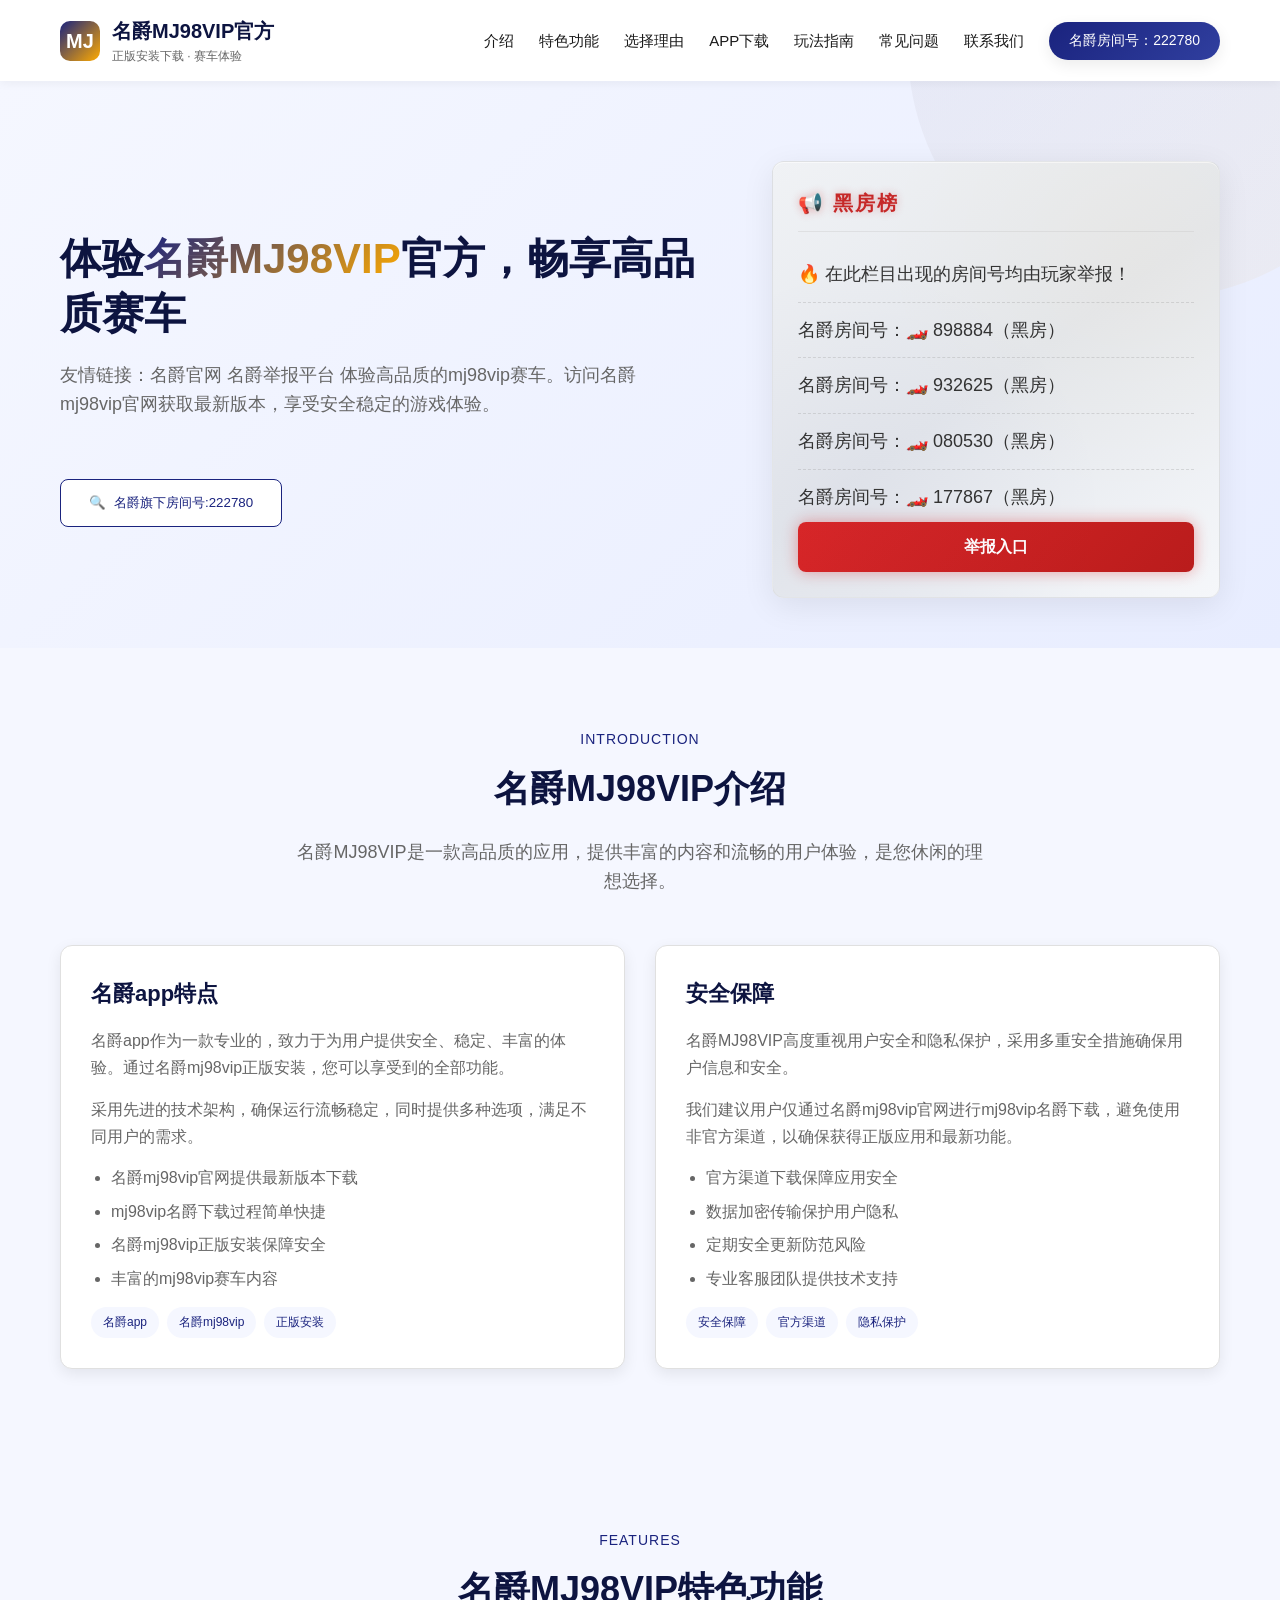
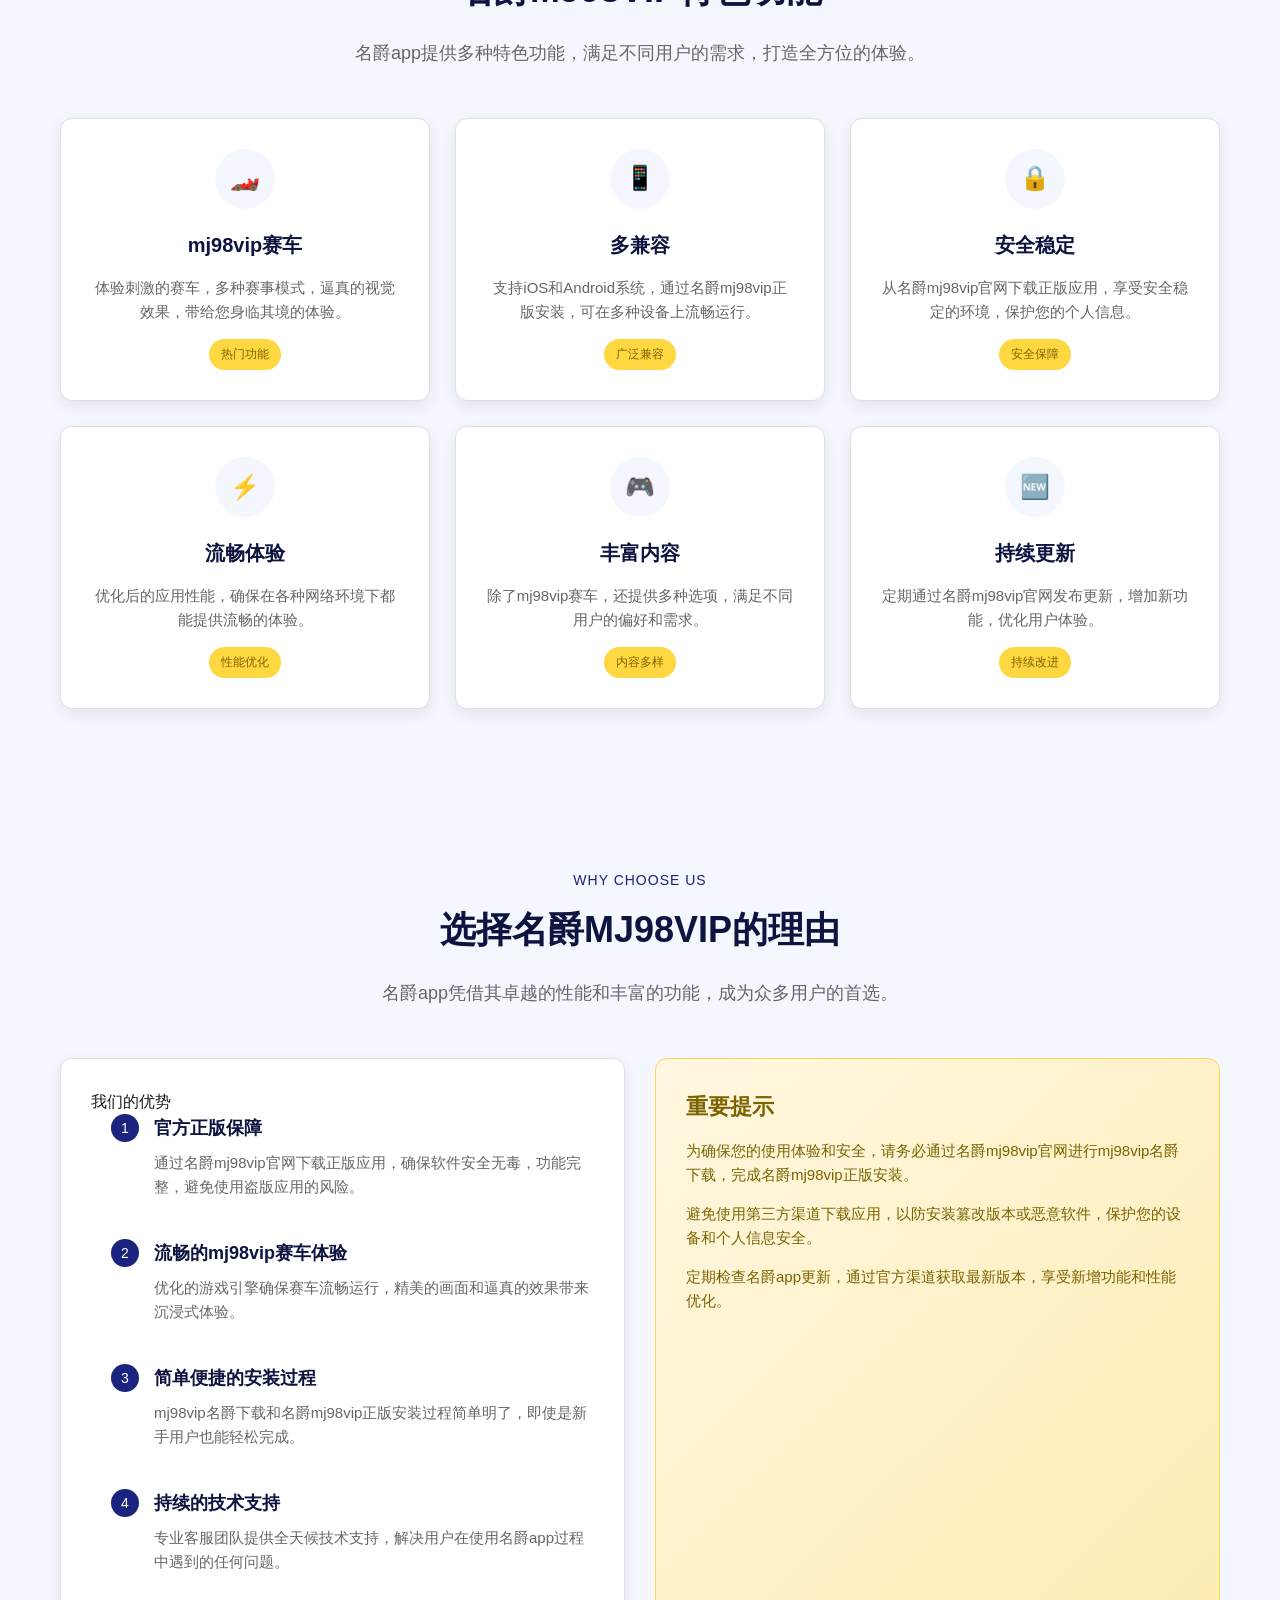
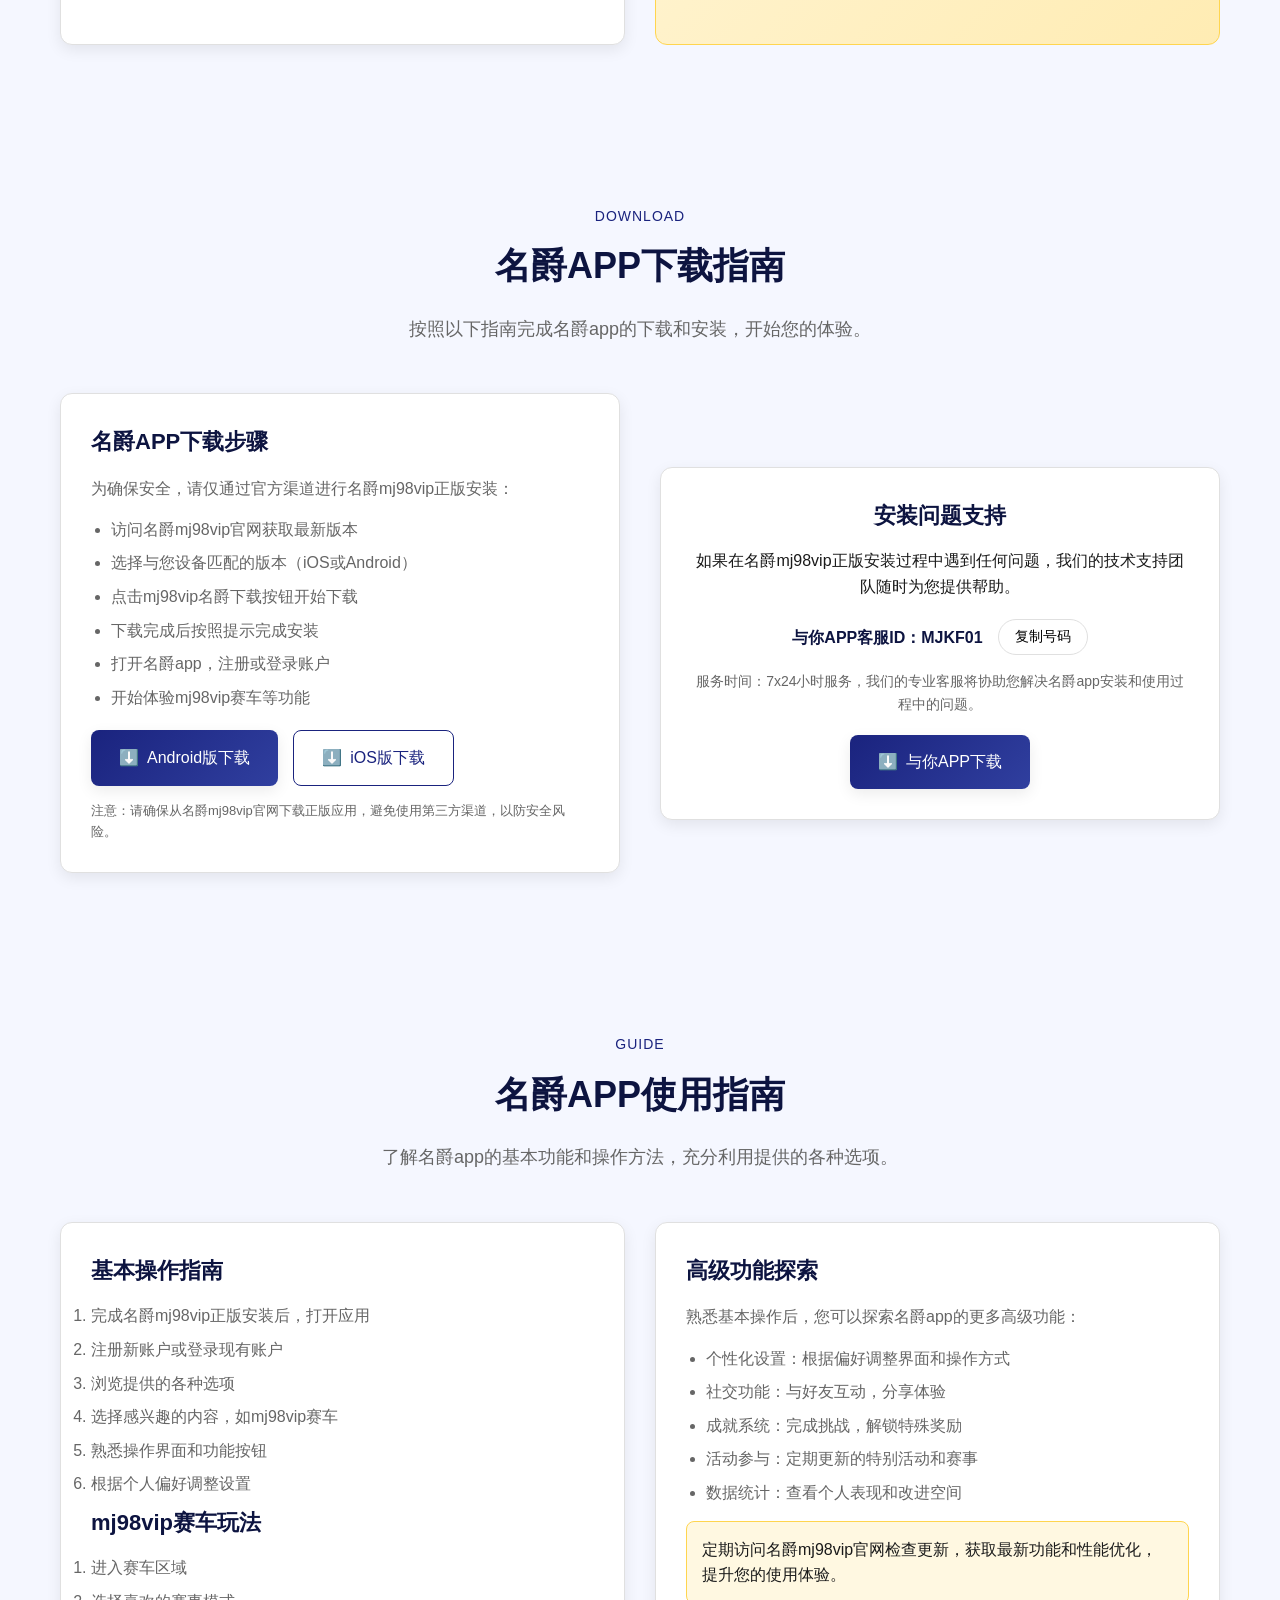
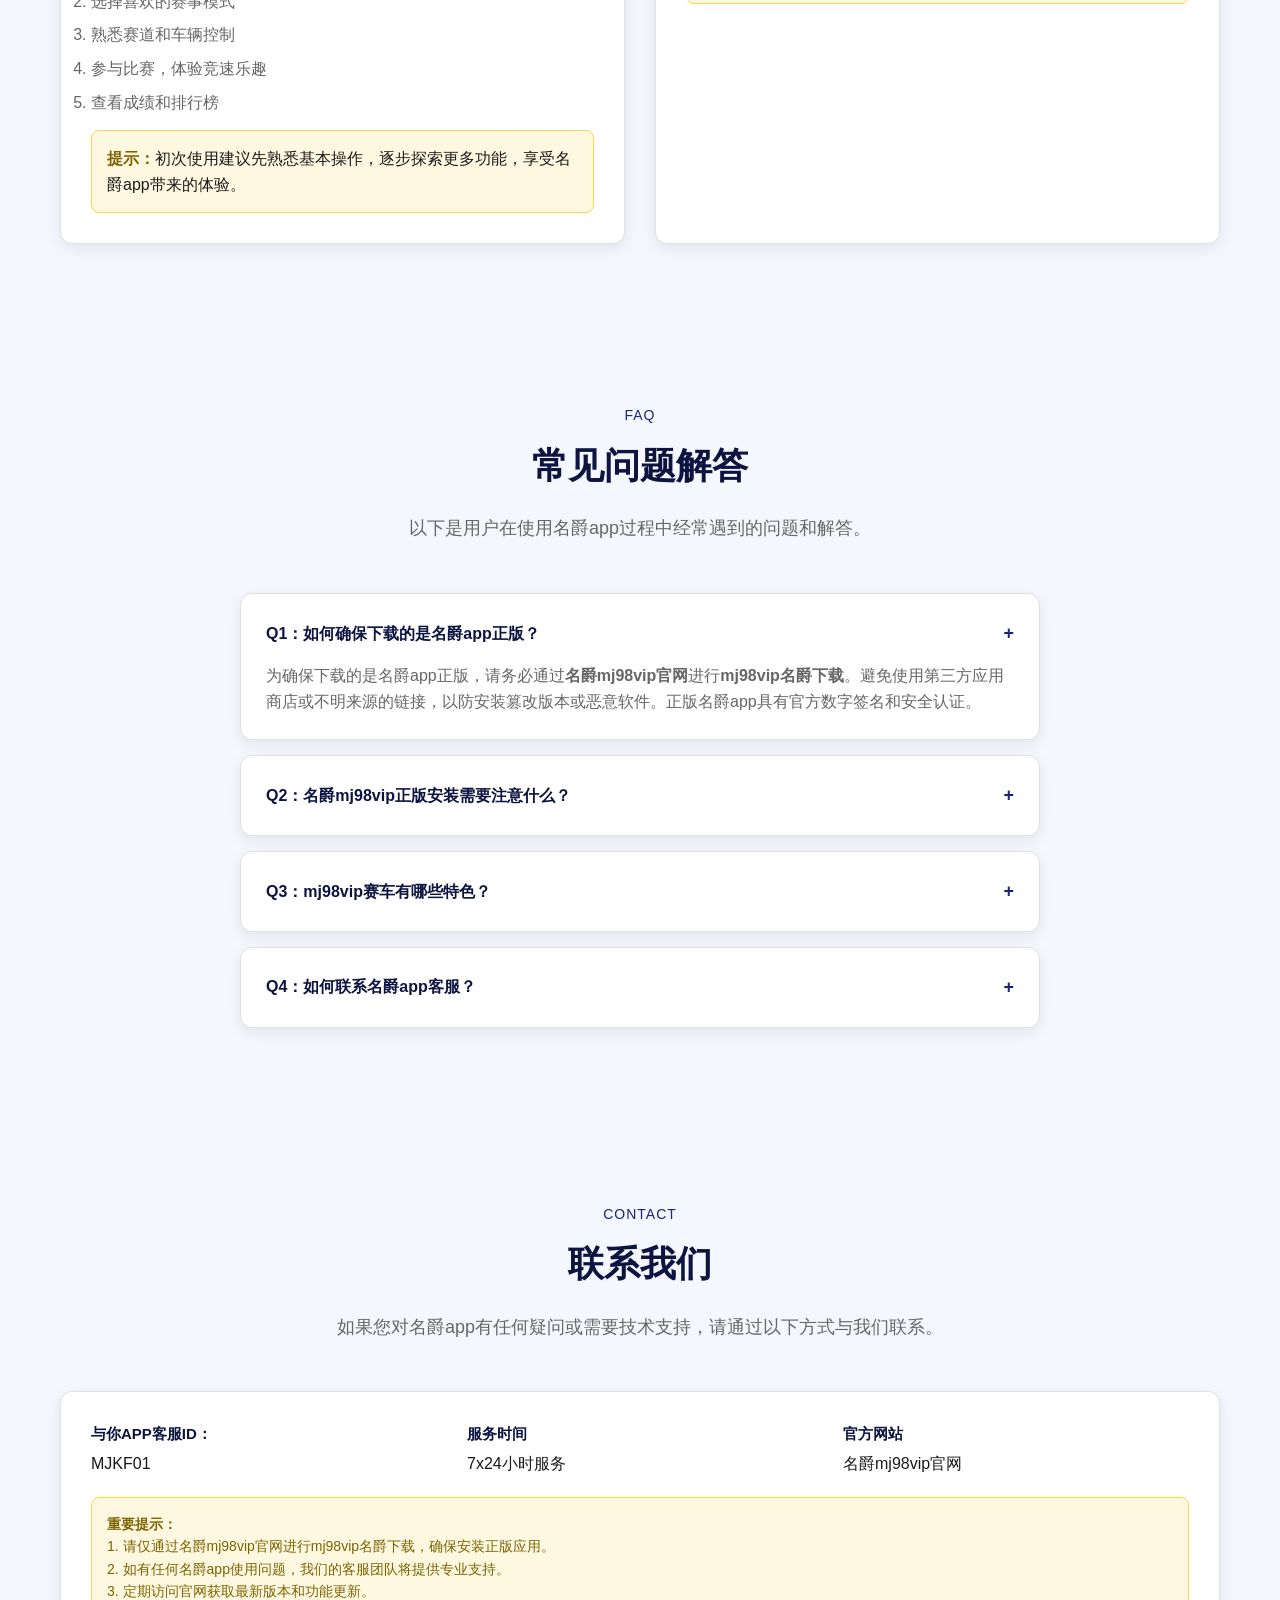
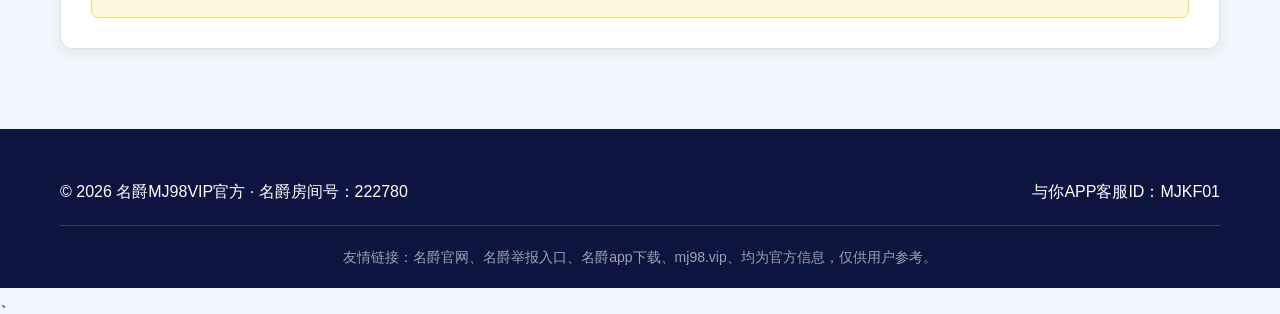
==== index.html @ d02a71b6 "Add files via upload" ====
<!DOCTYPE html>
<html lang="zh-CN">
<head>
<meta charset="UTF-8">
<title>名爵MJ98VIP官方 | 正版安装下载 | 赛车应用</title>
<meta name="viewport" content="width=device-width, initial-scale=1.0">
<meta name="description" content="友情链接：https://www.mj98.app/ 名爵官网 名爵房间号 体验高品质的mj98vip赛车。访问名爵mj98vip官网获取最新版本，享受安全稳定的游戏体验。  ">
<meta name="keywords" content="友情链接：https://www.mj98.app/ 名爵官网 名爵房间号 体验高品质的mj98vip赛车。访问名爵mj98vip官网获取最新版本，享受安全稳定的游戏体验。">
<meta name="robots" content="index, follow">
<meta name="author" content="名爵官方">
<style>
:root {
  --primary: #1a237e;
  --primary-light: #303f9f;
  --primary-dark: #0d1440;
  --accent: #ffab00;
  --accent-light: #ffd740;
  --bg-light: #f5f7ff;
  --bg-card: #ffffff;
  --text-main: #1a1a1a;
  --text-muted: #666;
  --border: #e0e0e0;
  --radius: 12px;
  --shadow: 0 5px 15px rgba(0, 0, 0, 0.08);
  --transition: all 0.3s ease;
}
* { margin: 0; padding: 0; box-sizing: border-box; }
body {
  font-family: 'PingFang SC', 'Microsoft YaHei', sans-serif;
  line-height: 1.6;
  color: var(--text-main);
  background-color: var(--bg-light);
}
a { text-decoration: none; color: inherit; }
.container { max-width: 1200px; margin: 0 auto; padding: 0 20px; }

/* 头部导航 */
header {
  background-color: rgba(255, 255, 255, 0.95);
  backdrop-filter: blur(10px);
  position: sticky;
  top: 0;
  z-index: 100;
  box-shadow: 0 2px 10px rgba(0, 0, 0, 0.05);
}
.nav-container {
  display: flex;
  justify-content: space-between;
  align-items: center;
  position: relative;
  padding: 15px 0;
}
.logo { display: flex; align-items: center; gap: 12px; }
.logo-icon {
  width: 40px; height: 40px; border-radius: 10px;
  background: linear-gradient(135deg, var(--primary), var(--accent));
  display: flex; align-items: center; justify-content: center;
  color: white; font-weight: bold; font-size: 20px;
}
.logo-text h1 { font-size: 20px; color: var(--primary-dark); }
.logo-text p { font-size: 12px; color: var(--text-muted); }
.nav-links { display: flex; gap: 25px; }
.nav-links a {
  font-size: 15px; font-weight: 500; color: var(--text-main);
  transition: var(--transition); position: relative;
}
.nav-links a:hover { color: var(--primary); }
.nav-links a::after {
  content: ''; position: absolute; bottom: -5px; left: 0;
  width: 0; height: 2px; background: var(--primary); transition: var(--transition);
}
.nav-links a:hover::after { width: 100%; }
.nav-cta {
  background: linear-gradient(135deg, var(--primary), var(--primary-light));
  color: white; border: none; padding: 10px 20px;
  border-radius: 20px; font-size: 14px; font-weight: 500;
  cursor: pointer; transition: var(--transition); box-shadow: var(--shadow);
}
.nav-cta:hover {
  transform: translateY(-2px);
  box-shadow: 0 12px 20px rgba(26, 35, 126, 0.3);
}
.mobile-toggle {
  display: none; background: none; border: none;
  font-size: 20px; cursor: pointer; color: var(--text-main);
}
.nav-panel { display: flex; align-items: center; gap: 25px; }

/* 英雄区块 */
.hero {
  padding: 80px 0 50px;
  background: linear-gradient(135deg, #f5f7ff 0%, #e8edff 100%);
  position: relative; overflow: hidden;
}
.hero::before {
  content: ''; position: absolute; top: -50%; right: -10%;
  width: 500px; height: 500px; border-radius: 50%;
  background: linear-gradient(135deg, rgba(26, 35, 126, 0.05) 0%, rgba(255, 171, 0, 0.05) 100%);
  z-index: 0;
}
.hero-container {
  display: grid; grid-template-columns: 1.5fr 1fr;
  gap: 40px; align-items: center; position: relative; z-index: 1;
}
.hero-content h1 {
  font-size: 42px; line-height: 1.3; margin-bottom: 20px; color: var(--primary-dark);
}
.hero-content h1 span {
  background: linear-gradient(135deg, var(--primary), var(--accent));
  -webkit-background-clip: text; background-clip: text; color: transparent;
}
.hero-content p {
  font-size: 18px; color: var(--text-muted); margin-bottom: 30px; max-width: 600px;
}
.hero-keywords { display: flex; flex-wrap: wrap; gap: 10px; margin-bottom: 30px; }
.keyword-tag {
  background: white; border: 1px solid var(--border);
  padding: 8px 16px; border-radius: 20px; font-size: 14px;
  color: var(--text-main); transition: var(--transition);
}
.keyword-tag:hover {
  border-color: var(--primary); color: var(--primary); box-shadow: var(--shadow);
}
.hero-actions { display: flex; gap: 15px; }
.btn-primary {
  background: linear-gradient(135deg, var(--primary), var(--primary-light));
  color: white; border: none; padding: 14px 28px; border-radius: 8px;
  font-weight: 500; cursor: pointer; transition: var(--transition);
  box-shadow: var(--shadow); display: flex; align-items: center; gap: 8px;
}
.btn-primary:hover {
  transform: translateY(-2px);
  box-shadow: 0 12px 20px rgba(26, 35, 126, 0.3);
}
.btn-secondary {
  background: white; color: var(--primary); border: 1px solid var(--primary);
  padding: 14px 28px; border-radius: 8px; font-weight: 500;
  cursor: pointer; transition: var(--transition);
  display: flex; align-items: center; gap: 8px;
}
.btn-secondary:hover { background: var(--primary); color: white; }

/* 公告栏 */
.notice-card {
  background: linear-gradient(145deg, #f0f2f5 0%, #e4e7ec 50%, #f5f7fa 100%);
  border-radius: var(--radius); padding: 25px;
  box-shadow: 0 8px 32px rgba(0, 0, 0, 0.08), inset 0 1px 0 rgba(255,255,255,0.6);
  border: 1px solid rgba(200, 200, 200, 0.3);
  overflow: hidden;
  position: relative;
}
.notice-card::before {
  content: '';
  position: absolute; top: 0; left: 0; right: 0; bottom: 0;
  background: radial-gradient(circle at 20% 80%, rgba(26, 35, 126, 0.03) 0%, transparent 50%),
              radial-gradient(circle at 80% 20%, rgba(255, 171, 0, 0.03) 0%, transparent 50%);
  pointer-events: none;
}
.notice-header {
  display: flex; align-items: center; gap: 8px;
  margin-bottom: 15px; padding-bottom: 12px;
  border-bottom: 1px solid rgba(200, 200, 200, 0.4);
  position: relative; z-index: 1;
}
.notice-title {
  font-size: 20px; font-weight: 700;
  color: #c62828;
  text-shadow: 0 0 8px rgba(198, 40, 40, 0.3);
  letter-spacing: 2px;
}
.notice-body {
  height: 260px; overflow: hidden; position: relative;
}
.notice-scroll {
  animation: scrollUp 15s linear infinite;
  position: relative; z-index: 1;
}
.notice-scroll:hover {
  animation-play-state: paused;
}
.notice-scroll p {
  padding: 12px 0; font-size: 18px; color: #333;
  line-height: 1.7; border-bottom: 1px dashed rgba(150, 150, 150, 0.3);
  font-weight: 500;
}
.notice-scroll p:last-child { border-bottom: none; }
.report-btn {
  display: block;
  width: 100%;
  margin-top: 15px;
  padding: 12px 20px;
  background: linear-gradient(135deg, #dc2626, #b91c1c);
  color: #fff;
  text-align: center;
  border-radius: 8px;
  font-size: 16px;
  font-weight: 600;
  transition: var(--transition);
  box-shadow: 0 0 15px rgba(220, 38, 38, 0.4);
}
.report-btn:hover {
  transform: translateY(-2px);
  box-shadow: 0 0 25px rgba(220, 38, 38, 0.6);
  background: linear-gradient(135deg, #ef4444, #dc2626);
}
@keyframes scrollUp {
  0% { transform: translateY(0); }
  100% { transform: translateY(-50%); }
}

/* 通用区块样式 */
section { padding: 80px 0; }
.section-header { text-align: center; margin-bottom: 50px; }
.section-eyebrow {
  font-size: 14px; color: var(--primary);
  text-transform: uppercase; letter-spacing: 1px; margin-bottom: 10px;
}
h2.section-title { font-size: 36px; color: var(--primary-dark); margin-bottom: 20px; }
.section-subtitle {
  font-size: 18px; color: var(--text-muted); max-width: 700px; margin: 0 auto;
}

/* 内容区块 */
.content-grid { display: grid; grid-template-columns: 1fr 1fr; gap: 30px; }
.card {
  background: white; border-radius: var(--radius); padding: 30px;
  box-shadow: var(--shadow); border: 1px solid var(--border); transition: var(--transition);
}
.card:hover { transform: translateY(-5px); box-shadow: 0 15px 30px rgba(0, 0, 0, 0.1); }
.card h3 { font-size: 22px; color: var(--primary-dark); margin-bottom: 15px; }
.card p { color: var(--text-muted); margin-bottom: 15px; line-height: 1.7; }
.card ul { margin-left: 20px; margin-bottom: 15px; }
.card li { margin-bottom: 8px; color: var(--text-muted); }
.tag-row { display: flex; flex-wrap: wrap; gap: 8px; margin-top: 15px; }
.tag {
  background: var(--bg-light); color: var(--primary);
  padding: 6px 12px; border-radius: 20px; font-size: 12px;
}

/* 特色服务 */
.feature-grid { display: grid; grid-template-columns: repeat(3, 1fr); gap: 25px; }
.feature-item {
  background: white; border-radius: var(--radius); padding: 30px;
  box-shadow: var(--shadow); border: 1px solid var(--border);
  transition: var(--transition); text-align: center;
}
.feature-item:hover {
  transform: translateY(-5px); box-shadow: 0 15px 30px rgba(0, 0, 0, 0.1);
}
.feature-icon {
  width: 60px; height: 60px; border-radius: 50%;
  background: var(--bg-light); display: flex; align-items: center; justify-content: center;
  font-size: 24px; color: var(--primary); margin: 0 auto 20px;
}
.feature-item h3 { font-size: 20px; color: var(--primary-dark); margin-bottom: 15px; }
.feature-item p { color: var(--text-muted); font-size: 15px; margin-bottom: 15px; line-height: 1.6; }
.feature-tag {
  background: var(--accent-light); color: #7c6300;
  padding: 6px 12px; border-radius: 20px; font-size: 12px; display: inline-block;
}

/* 为什么选择我们 */
.why-grid { display: grid; grid-template-columns: 1fr 1fr; gap: 30px; }
.why-list { list-style: none; }
.why-list li { display: flex; gap: 15px; margin-bottom: 25px; }
.why-bullet {
  width: 28px; height: 28px; border-radius: 50%;
  background: var(--primary); color: white;
  display: flex; align-items: center; justify-content: center;
  font-size: 14px; flex-shrink: 0;
}
.why-content h4 { font-size: 18px; color: var(--primary-dark); margin-bottom: 8px; }
.why-content p { color: var(--text-muted); font-size: 15px; line-height: 1.6; }
.highlight-card {
  background: linear-gradient(135deg, #fff8e1, #ffecb3);
  border-radius: var(--radius); padding: 30px; border: 1px solid #ffd54f;
}
.highlight-card h3 { font-size: 22px; color: #7c6300; margin-bottom: 15px; }
.highlight-card p { color: #7c6300; font-size: 15px; line-height: 1.6; margin-bottom: 15px; }

/* APP下载指南 */
.download-layout { display: grid; grid-template-columns: 1fr 1fr; gap: 40px; align-items: center; }
.download-card h3 { font-size: 22px; color: var(--primary-dark); margin-bottom: 15px; }
.download-card p { color: var(--text-muted); margin-bottom: 15px; line-height: 1.7; }
.download-card ul { margin-left: 20px; margin-bottom: 20px; }
.download-card li { color: var(--text-muted); margin-bottom: 8px; }
.download-buttons { display: flex; gap: 15px; margin-bottom: 15px; }
.download-note { font-size: 13px; color: var(--text-muted); }
.qr-box {
  background: white; border-radius: var(--radius); padding: 25px;
  text-align: center; box-shadow: var(--shadow); border: 1px solid var(--border);
}
.qr-placeholder {
  width: 180px; height: 180px; margin: 0 auto 15px; border-radius: 10px;
  background: #f3f4f6; display: flex; align-items: center; justify-content: center;
  font-size: 14px; color: var(--text-muted); border: 1px dashed var(--border);
}

/* 客服支持卡片 */
.service-support-card {
  background: white; border-radius: var(--radius); padding: 30px;
  box-shadow: var(--shadow); text-align: center; margin-top: 20px;
  border: 1px solid var(--border);
}
.service-support-card h3 { font-size: 22px; color: var(--primary-dark); margin-bottom: 15px; }
.service-support-main { margin-bottom: 20px; line-height: 1.6; }
.service-support-row { display: flex; justify-content: center; align-items: center; gap: 15px; margin-bottom: 15px; }
.service-support-id { font-weight: 600; color: var(--primary-dark); }
.btn-chip {
  background: white; border: 1px solid var(--border);
  padding: 8px 16px; border-radius: 20px; font-size: 14px;
  cursor: pointer; transition: var(--transition);
}
.btn-chip:hover { border-color: var(--primary); color: var(--primary); }
.service-support-tip {
  font-size: 14px; color: var(--text-muted); margin-bottom: 20px; line-height: 1.6;
}

/* 玩法规则 */
.rules-layout { display: grid; grid-template-columns: 1fr 1fr; gap: 30px; }
.rules-tip {
  background: #fff8e1; border: 1px solid #ffd54f;
  border-radius: 8px; padding: 15px; margin-top: 15px;
}
.rules-tip strong { color: #7c6300; }

/* FAQ */
.faq-wrapper { max-width: 800px; margin: 0 auto; }
details.faq-item {
  background: white; border-radius: var(--radius); padding: 25px;
  margin-bottom: 15px; box-shadow: var(--shadow); border: 1px solid var(--border);
}
summary {
  font-weight: 600; color: var(--primary-dark); cursor: pointer;
  display: flex; justify-content: space-between; align-items: center;
}
summary::-webkit-details-marker { display: none; }
.faq-icon { font-size: 18px; color: var(--primary); }
.faq-body { margin-top: 15px; color: var(--text-muted); line-height: 1.6; }

/* 联系方式 */
.contact-card {
  background: white; border-radius: var(--radius); padding: 30px;
  box-shadow: var(--shadow); border: 1px solid var(--border);
}
.contact-row { display: flex; gap: 30px; margin-bottom: 20px; }
.contact-item { flex: 1; }
.contact-label { font-size: 15px; color: var(--primary-dark); font-weight: 600; margin-bottom: 5px; }
.contact-note {
  background: #fff8e1; border: 1px solid #ffd54f;
  border-radius: 8px; padding: 15px; color: #7c6300;
  font-size: 14px; line-height: 1.6;
}

/* 页脚 */
footer {
  background: var(--primary-dark); color: white;
  padding: 50px 0 20px;
}
.footer-row { display: flex; justify-content: space-between; align-items: center; margin-bottom: 20px; }
.footer-links { display: flex; gap: 20px; }
.footer-links a { color: #d1d5db; transition: var(--transition); }
.footer-links a:hover { color: white; }
.footer-bottom {
  text-align: center; padding-top: 20px;
  border-top: 1px solid #374151; color: #9ca3af; font-size: 14px;
}

/* 回到顶部按钮 */
.back-to-top {
  position: fixed; bottom: 30px; right: 30px;
  width: 50px; height: 50px; border-radius: 50%;
  background: var(--primary); color: white;
  display: flex; align-items: center; justify-content: center;
  cursor: pointer; opacity: 0; visibility: hidden;
  transition: var(--transition); box-shadow: var(--shadow); z-index: 99;
}
.back-to-top.show { opacity: 1; visibility: visible; }

/* 响应式设计 */
@media (max-width: 1024px) {
  .feature-grid { grid-template-columns: repeat(2, 1fr); }
}
@media (max-width: 768px) {
  .nav-links, .nav-cta { display: none; }
  .mobile-toggle { display: block; }
  .nav-panel { display: none; }
  .nav-panel.open {
    display: block; position: absolute; top: 100%; left: 0; right: 0;
    background: #ffffff; padding: 20px;
    box-shadow: 0 10px 20px rgba(0, 0, 0, 0.1);
    border: 1px solid var(--border);
    border-radius: 0 0 var(--radius) var(--radius);
  }
  .nav-panel.open .nav-links { display: flex; flex-direction: column; gap: 15px; }
  .nav-panel.open .nav-cta { display: block; width: 100%; margin-top: 12px; }
  .hero-container { grid-template-columns: 1fr; }
  .content-grid, .why-grid, .download-layout, .rules-layout { grid-template-columns: 1fr; }
  .feature-grid { grid-template-columns: 1fr; }
  .contact-row { flex-direction: column; gap: 15px; }
  .hero-content h1 { font-size: 32px; }
  h2.section-title { font-size: 28px; }
  .info-grid { grid-template-columns: 1fr; }
  .download-buttons { flex-direction: column; }
  .hero-actions { flex-direction: column; }
  .hero-actions .btn-primary, .hero-actions .btn-secondary { width: 100%; justify-content: center; }
  .service-support-row { flex-direction: column; }
  .footer-row { flex-direction: column; gap: 15px; text-align: center; }
  .footer-links { justify-content: center; }
  section { padding: 60px 0; }
}
</style>
</head>
<body>

<!-- 头部导航 -->
<header>
  <div class="container">
    <div class="nav-container">
      <div class="logo">
        <div class="logo-icon">MJ</div>
        <div class="logo-text">
          <h1>名爵MJ98VIP官方</h1>
          <p>正版安装下载 · 赛车体验</p>
        </div>
      </div>
      <div id="navPanel" class="nav-panel">
        <div class="nav-links">
          <a href="#intro">介绍</a>
          <a href="#services">特色功能</a>
          <a href="#why-us">选择理由</a>
          <a href="#download">APP下载</a>
          <a href="#rules">玩法指南</a>
          <a href="#faq">常见问题</a>
          <a href="#contact">联系我们</a>
        </div>
       <a href="https://www.baidu.com" target="_blank"> <button class="nav-cta">名爵房间号：222780</button></a>
      </div>
      <button class="mobile-toggle" aria-expanded="false" aria-controls="navPanel">☰</button>
    </div>
  </div>
</header>

<!-- 英雄区块 + 信息速览 -->
<section class="hero" id="top">
  <div class="container">
    <div class="hero-container">
      <div class="hero-content">
        <h1>体验<span>名爵MJ98VIP</span>官方，畅享高品质赛车</h1>

        <p>友情链接：<a href="https://www.mj98.app/" target="_blank">名爵官网</a>  名爵举报平台 体验高品质的mj98vip赛车。访问名爵mj98vip官网获取最新版本，享受安全稳定的游戏体验。 </p>
        <div class="hero-keywords">


        </div>
<div class="hero-actions">

<a href="https://www.baidu.com" target="_blank">
    <button class="btn-secondary">
        <span>🔍</span> 名爵旗下房间号:222780
    </button>
</a>
        </div>
      </div>
      <div class="notice-card">
        <div class="notice-header">
          <div class="notice-title">📢 黑房榜</div>
        </div>
        <div class="notice-body">
          <div class="notice-scroll" id="noticeScroll">
            <p>🔥 在此栏目出现的房间号均由玩家举报！</p>
            <p>名爵房间号：🏎️ 898884（黑房）</p>
            <p>名爵房间号：🏎️ 932625（黑房）</p>
<p>名爵房间号：🏎️ 080530（黑房）</p>
<p>名爵房间号：🏎️ 177867（黑房）</p>
<p>名爵房间号：🏎️ 100000（黑房）</p>
<p>名爵房间号：🏎️ 307718（黑房）</p>
<p>名爵房间号：🏎️ 810909（黑房）</p>
<p>名爵房间号：🏎️ 481999（黑房）</p>
<p>名爵房间号：🏎️ 860729（黑房）</p>
<p>名爵房间号：🏎️ 128146（黑房）</p>
<p>名爵房间号：🏎️ 050996（黑房）</p>
            <p>⭐ 守护自己的钱包，请勿到黑房中娱乐。</p>
          </div>
        </div>
        <a href="https://vdh6qunb.jsjform.com/f/J7UG7e/" target="_blank" class="report-btn">举报入口</a>
      </div>
    </div>
  </div>
</section>

<!-- 内容区：介绍 -->
<section id="intro">
  <div class="container">
    <div class="section-header">
      <div class="section-eyebrow">INTRODUCTION</div>
      <h2 class="section-title">名爵MJ98VIP介绍</h2>
      <p class="section-subtitle">名爵MJ98VIP是一款高品质的应用，提供丰富的内容和流畅的用户体验，是您休闲的理想选择。</p>
    </div>
    <div class="content-grid">
      <article class="card">
        <h3>名爵app特点</h3>
        <p>名爵app作为一款专业的，致力于为用户提供安全、稳定、丰富的体验。通过名爵mj98vip正版安装，您可以享受到的全部功能。</p>
        <p>采用先进的技术架构，确保运行流畅稳定，同时提供多种选项，满足不同用户的需求。</p>
        <ul>
          <li>名爵mj98vip官网提供最新版本下载</li>
          <li>mj98vip名爵下载过程简单快捷</li>
          <li>名爵mj98vip正版安装保障安全</li>
          <li>丰富的mj98vip赛车内容</li>
        </ul>
        <div class="tag-row">
          <span class="tag">名爵app</span>
          <span class="tag">名爵mj98vip</span>
          <span class="tag">正版安装</span>
        </div>
      </article>
      <article class="card">
        <h3>安全保障</h3>
        <p>名爵MJ98VIP高度重视用户安全和隐私保护，采用多重安全措施确保用户信息和安全。</p>
        <p>我们建议用户仅通过名爵mj98vip官网进行mj98vip名爵下载，避免使用非官方渠道，以确保获得正版应用和最新功能。</p>
        <ul>
          <li>官方渠道下载保障应用安全</li>
          <li>数据加密传输保护用户隐私</li>
          <li>定期安全更新防范风险</li>
          <li>专业客服团队提供技术支持</li>
        </ul>
        <div class="tag-row">
          <span class="tag">安全保障</span>
          <span class="tag">官方渠道</span>
          <span class="tag">隐私保护</span>
        </div>
      </article>
    </div>
  </div>
</section>

<!-- 特色服务区块 -->
<section id="services">
  <div class="container">
    <div class="section-header">
      <div class="section-eyebrow">FEATURES</div>
      <h2 class="section-title">名爵MJ98VIP特色功能</h2>
      <p class="section-subtitle">名爵app提供多种特色功能，满足不同用户的需求，打造全方位的体验。</p>
    </div>
    <div class="feature-grid">
      <div class="feature-item">
        <div class="feature-icon">🏎️</div>
        <h3>mj98vip赛车</h3>
        <p>体验刺激的赛车，多种赛事模式，逼真的视觉效果，带给您身临其境的体验。</p>
        <span class="feature-tag">热门功能</span>
      </div>
      <div class="feature-item">
        <div class="feature-icon">📱</div>
        <h3>多兼容</h3>
        <p>支持iOS和Android系统，通过名爵mj98vip正版安装，可在多种设备上流畅运行。</p>
        <span class="feature-tag">广泛兼容</span>
      </div>
      <div class="feature-item">
        <div class="feature-icon">🔒</div>
        <h3>安全稳定</h3>
        <p>从名爵mj98vip官网下载正版应用，享受安全稳定的环境，保护您的个人信息。</p>
        <span class="feature-tag">安全保障</span>
      </div>
      <div class="feature-item">
        <div class="feature-icon">⚡</div>
        <h3>流畅体验</h3>
        <p>优化后的应用性能，确保在各种网络环境下都能提供流畅的体验。</p>
        <span class="feature-tag">性能优化</span>
      </div>
      <div class="feature-item">
        <div class="feature-icon">🎮</div>
        <h3>丰富内容</h3>
        <p>除了mj98vip赛车，还提供多种选项，满足不同用户的偏好和需求。</p>
        <span class="feature-tag">内容多样</span>
      </div>
      <div class="feature-item">
        <div class="feature-icon">🆕</div>
        <h3>持续更新</h3>
        <p>定期通过名爵mj98vip官网发布更新，增加新功能，优化用户体验。</p>
        <span class="feature-tag">持续改进</span>
      </div>
    </div>
  </div>
</section>

<!-- 为什么选择我们 -->
<section id="why-us">
  <div class="container">
    <div class="section-header">
      <div class="section-eyebrow">WHY CHOOSE US</div>
      <h2 class="section-title">选择名爵MJ98VIP的理由</h2>
      <p class="section-subtitle">名爵app凭借其卓越的性能和丰富的功能，成为众多用户的首选。</p>
    </div>
    <div class="why-grid">
      <div class="card">
        <div class="why-card-title">我们的优势</div>
        <ul class="why-list">
          <li>
            <div class="why-bullet">1</div>
            <div class="why-content">
              <h4>官方正版保障</h4>
              <p>通过名爵mj98vip官网下载正版应用，确保软件安全无毒，功能完整，避免使用盗版应用的风险。</p>
            </div>
          </li>
          <li>
            <div class="why-bullet">2</div>
            <div class="why-content">
              <h4>流畅的mj98vip赛车体验</h4>
              <p>优化的游戏引擎确保赛车流畅运行，精美的画面和逼真的效果带来沉浸式体验。</p>
            </div>
          </li>
          <li>
            <div class="why-bullet">3</div>
            <div class="why-content">
              <h4>简单便捷的安装过程</h4>
              <p>mj98vip名爵下载和名爵mj98vip正版安装过程简单明了，即使是新手用户也能轻松完成。</p>
            </div>
          </li>
          <li>
            <div class="why-bullet">4</div>
            <div class="why-content">
              <h4>持续的技术支持</h4>
              <p>专业客服团队提供全天候技术支持，解决用户在使用名爵app过程中遇到的任何问题。</p>
            </div>
          </li>
        </ul>
      </div>
      <div class="highlight-card">
        <h3>重要提示</h3>
        <p>为确保您的使用体验和安全，请务必通过名爵mj98vip官网进行mj98vip名爵下载，完成名爵mj98vip正版安装。</p>
        <p>避免使用第三方渠道下载应用，以防安装篡改版本或恶意软件，保护您的设备和个人信息安全。</p>
        <p>定期检查名爵app更新，通过官方渠道获取最新版本，享受新增功能和性能优化。</p>
      </div>
    </div>
  </div>
</section>

<!-- APP 下载指南 -->
<section id="download">
  <div class="container">
    <div class="section-header">
      <div class="section-eyebrow">DOWNLOAD</div>
      <h2 class="section-title">名爵APP下载指南</h2>
      <p class="section-subtitle">按照以下指南完成名爵app的下载和安装，开始您的体验。</p>
    </div>
    <div class="download-layout">
      <div class="card download-card">
        <h3>名爵APP下载步骤</h3>
        <p>为确保安全，请仅通过官方渠道进行名爵mj98vip正版安装：</p>
        <ul>
          <li>访问名爵mj98vip官网获取最新版本</li>
          <li>选择与您设备匹配的版本（iOS或Android）</li>
          <li>点击mj98vip名爵下载按钮开始下载</li>
          <li>下载完成后按照提示完成安装</li>
          <li>打开名爵app，注册或登录账户</li>
          <li>开始体验mj98vip赛车等功能</li>
        </ul>
        <div class="download-buttons">
          <a class="btn-primary" href="./1/index.html" target="_blank" rel="noopener noreferrer">
            <span>⬇️</span> Android版下载
          </a>
          <a class="btn-secondary" href="./1/index.html" target="_blank" rel="noopener noreferrer">
            <span>⬇️</span> iOS版下载
          </a>
        </div>
        <div class="download-note">注意：请确保从名爵mj98vip官网下载正版应用，避免使用第三方渠道，以防安全风险。</div>
      </div>
      <div>
        <div class="service-support-card">
          <h3>安装问题支持</h3>
          <p class="service-support-main">如果在名爵mj98vip正版安装过程中遇到任何问题，我们的技术支持团队随时为您提供帮助。</p>
          <div class="service-support-row">
            <span class="service-support-id">与你APP客服ID：<span id="customerId">MJKF01</span></span>
            <button id="copyCustomerId" class="btn-chip">复制号码</button>
          </div>
          <p class="service-support-tip">服务时间：7x24小时服务，我们的专业客服将协助您解决名爵app安装和使用过程中的问题。</p>
          <div style="display:flex;justify-content:center;">
            <a class="btn-primary" href="https://www.yuni.com.cn/index.html" target="_blank" rel="noopener noreferrer"><span>⬇️</span> 与你APP下载</a>
          </div>
        </div>
      </div>
    </div>
  </div>
</section>

<!-- 玩法指南 -->
<section id="rules">
  <div class="container">
    <div class="section-header">
      <div class="section-eyebrow">GUIDE</div>
      <h2 class="section-title">名爵APP使用指南</h2>
      <p class="section-subtitle">了解名爵app的基本功能和操作方法，充分利用提供的各种选项。</p>
    </div>
    <div class="rules-layout">
      <article class="card">
        <h3>基本操作指南</h3>
        <ol>
          <li>完成名爵mj98vip正版安装后，打开应用</li>
          <li>注册新账户或登录现有账户</li>
          <li>浏览提供的各种选项</li>
          <li>选择感兴趣的内容，如mj98vip赛车</li>
          <li>熟悉操作界面和功能按钮</li>
          <li>根据个人偏好调整设置</li>
        </ol>
        <h3>mj98vip赛车玩法</h3>
        <ol>
          <li>进入赛车区域</li>
          <li>选择喜欢的赛事模式</li>
          <li>熟悉赛道和车辆控制</li>
          <li>参与比赛，体验竞速乐趣</li>
          <li>查看成绩和排行榜</li>
        </ol>
        <div class="rules-tip">
          <strong>提示：</strong>初次使用建议先熟悉基本操作，逐步探索更多功能，享受名爵app带来的体验。
        </div>
      </article>
      <article class="card">
        <h3>高级功能探索</h3>
        <p>熟悉基本操作后，您可以探索名爵app的更多高级功能：</p>
        <ul>
          <li>个性化设置：根据偏好调整界面和操作方式</li>
          <li>社交功能：与好友互动，分享体验</li>
          <li>成就系统：完成挑战，解锁特殊奖励</li>
          <li>活动参与：定期更新的特别活动和赛事</li>
          <li>数据统计：查看个人表现和改进空间</li>
        </ul>
        <div class="rules-tip">
          定期访问名爵mj98vip官网检查更新，获取最新功能和性能优化，提升您的使用体验。
        </div>
      </article>
    </div>
  </div>
</section>

<!-- FAQ -->
<section id="faq">
  <div class="container">
    <div class="section-header">
      <div class="section-eyebrow">FAQ</div>
      <h2 class="section-title">常见问题解答</h2>
      <p class="section-subtitle">以下是用户在使用名爵app过程中经常遇到的问题和解答。</p>
    </div>
    <div class="faq-wrapper">
      <details class="faq-item" open>
        <summary>
          <span>Q1：如何确保下载的是名爵app正版？</span>
          <span class="faq-icon">+</span>
        </summary>
        <div class="faq-body">
          为确保下载的是名爵app正版，请务必通过<strong>名爵mj98vip官网</strong>进行<strong>mj98vip名爵下载</strong>。避免使用第三方应用商店或不明来源的链接，以防安装篡改版本或恶意软件。正版名爵app具有官方数字签名和安全认证。
        </div>
      </details>
      <details class="faq-item">
        <summary>
          <span>Q2：名爵mj98vip正版安装需要注意什么？</span>
          <span class="faq-icon">+</span>
        </summary>
        <div class="faq-body">
          进行<strong>名爵mj98vip正版安装</strong>时，请注意：<br>
          1. 确保设备有足够的存储空间<br>
          2. 允许安装来自官方来源的应用（Android设备需开启"允许安装未知来源"）<br>
          3. 仔细阅读安装过程中的权限请求<br>
          4. 安装完成后，建议重启设备以确保应用正常运行
        </div>
      </details>
      <details class="faq-item">
        <summary>
          <span>Q3：mj98vip赛车有哪些特色？</span>
          <span class="faq-icon">+</span>
        </summary>
        <div class="faq-body">
          <strong>mj98vip赛车</strong>作为名爵app的特色功能，具有以下特点：<br>
          - 多种赛车模式和赛道选择<br>
          - 逼真的物理引擎和视觉效果<br>
          - 丰富的车辆定制选项<br>
          - 在线多人竞技功能<br>
          - 定期更新的赛事和活动
        </div>
      </details>
      <details class="faq-item">
        <summary>
          <span>Q4：如何联系名爵app客服？</span>
          <span class="faq-icon">+</span>
        </summary>
        <div class="faq-body">
          如果您在使用名爵app过程中遇到问题，可以通过以下方式联系客服：<br>
          1. 应用内帮助中心提交问题<br>
          2. 联系【与你APP】客服：MJKF01<br>
          3. 发送邮件至官方支持邮箱<br>
          4. 访问名爵mj98vip官网的客服专区<br><br>
          客服团队将为您提供专业的技术支持和问题解答。
        </div>
      </details>
    </div>
  </div>
</section>

<!-- 联系方式 -->
<section id="contact">
  <div class="container">
    <div class="section-header">
      <div class="section-eyebrow">CONTACT</div>
      <h2 class="section-title">联系我们</h2>
      <p class="section-subtitle">如果您对名爵app有任何疑问或需要技术支持，请通过以下方式与我们联系。</p>
    </div>
    <div class="contact-card">
      <div class="contact-row">
        <div class="contact-item">
          <div class="contact-label">与你APP客服ID：</div>
          <div>MJKF01</div>
        </div>
        <div class="contact-item">
          <div class="contact-label">服务时间</div>
          <div>7x24小时服务</div>
        </div>
        <div class="contact-item">
          <div class="contact-label">官方网站</div>
          <div>名爵mj98vip官网</div>
        </div>
      </div>
      <div class="contact-note">
        <strong>重要提示：</strong><br>
        1. 请仅通过名爵mj98vip官网进行mj98vip名爵下载，确保安装正版应用。<br>
        2. 如有任何名爵app使用问题，我们的客服团队将提供专业支持。<br>
        3. 定期访问官网获取最新版本和功能更新。
      </div>
    </div>
  </div>
</section>

<!-- 页脚 -->
<footer>
  <div class="container">
    <div class="footer-row">
      <div>© <span id="year"></span> 名爵MJ98VIP官方 · 名爵房间号：222780</div>
      <div class="footer-links">
        与你APP客服ID：MJKF01
      </div>
    </div>
    <div class="footer-bottom">
      友情链接：<a href="https://www.mj98.app/" target="_blank">名爵官网</a>、<a href="https://www.mjjb98.vip/" target="_blank">名爵举报入口</a>、<a href="https://www.mj98.app/" target="_blank">名爵app下载</a>、<a href="https://www.mj98.app/" target="_blank">mj98.vip</a>、均为官方信息，仅供用户参考。
    </div>
  </div>
</footer>

<!-- 回到顶部按钮 -->
<div id="backToTop" class="back-to-top">↑</div>

<script>
const mobileToggle = document.querySelector('.mobile-toggle');
const navPanel = document.getElementById('navPanel');
mobileToggle.addEventListener('click', function() {
  const isOpen = navPanel.classList.toggle('open');
  mobileToggle.setAttribute('aria-expanded', isOpen ? 'true' : 'false');
});
document.addEventListener('click', function(e) {
  if (window.innerWidth <= 768 && navPanel.classList.contains('open')) {
    if (!navPanel.contains(e.target) && !mobileToggle.contains(e.target)) {
      navPanel.classList.remove('open');
      mobileToggle.setAttribute('aria-expanded', 'false');
    }
  }
});
window.addEventListener('resize', function() {
  if (window.innerWidth > 768 && navPanel.classList.contains('open')) {
    navPanel.classList.remove('open');
    mobileToggle.setAttribute('aria-expanded', 'false');
  }
});

// 页脚年份
document.getElementById('year').textContent = new Date().getFullYear();

// 回到顶部按钮
const backToTop = document.getElementById('backToTop');
window.addEventListener('scroll', function() {
  if (window.pageYOffset > 300) { backToTop.classList.add('show'); }
  else { backToTop.classList.remove('show'); }
});
backToTop.addEventListener('click', function() {
  window.scrollTo({ top: 0, behavior: 'smooth' });
});

// 复制客服号码
document.getElementById('copyCustomerId').addEventListener('click', function() {
  const customerId = document.getElementById('customerId').textContent;
  const textArea = document.createElement('textarea');
  textArea.value = customerId;
  document.body.appendChild(textArea);
  textArea.select();
  document.execCommand('copy');
  document.body.removeChild(textArea);
  const originalText = this.textContent;
  this.textContent = '已复制';
  setTimeout(() => { this.textContent = originalText; }, 2000);
});

// 平滑滚动
document.querySelectorAll('a[href^="#"]').forEach(anchor => {
  anchor.addEventListener('click', function(e) {
    e.preventDefault();
    const targetId = this.getAttribute('href');
    if (targetId === '#') return;
    const targetElement = document.querySelector(targetId);
    if (targetElement) {
      window.scrollTo({ top: targetElement.offsetTop - 80, behavior: 'smooth' });
      if (window.innerWidth <= 768) {
        navPanel.classList.remove('open');
        mobileToggle.setAttribute('aria-expanded', 'false');
      }
    }
  });
});

// 按钮点击效果
document.querySelectorAll('.btn-primary, .btn-secondary').forEach(button => {
  button.addEventListener('click', function() {
    this.style.transform = 'scale(0.95)';
    setTimeout(() => { this.style.transform = ''; }, 150);
  });
});

// 复制房间号
function copyRoomNum() {
  const roomNum = '222780';
  const textArea = document.createElement('textarea');
  textArea.value = roomNum;
  document.body.appendChild(textArea);
  textArea.select();
  document.execCommand('copy');
  document.body.removeChild(textArea);
  const btn = document.getElementById('roomBtn');
  const originalHTML = btn.innerHTML;
  btn.innerHTML = '<span>✅</span> 已复制';
  setTimeout(() => { btn.innerHTML = originalHTML; }, 2000);
}
</script>

   

    <!-- 右下角客服链接 -->
、
</body>
</html>
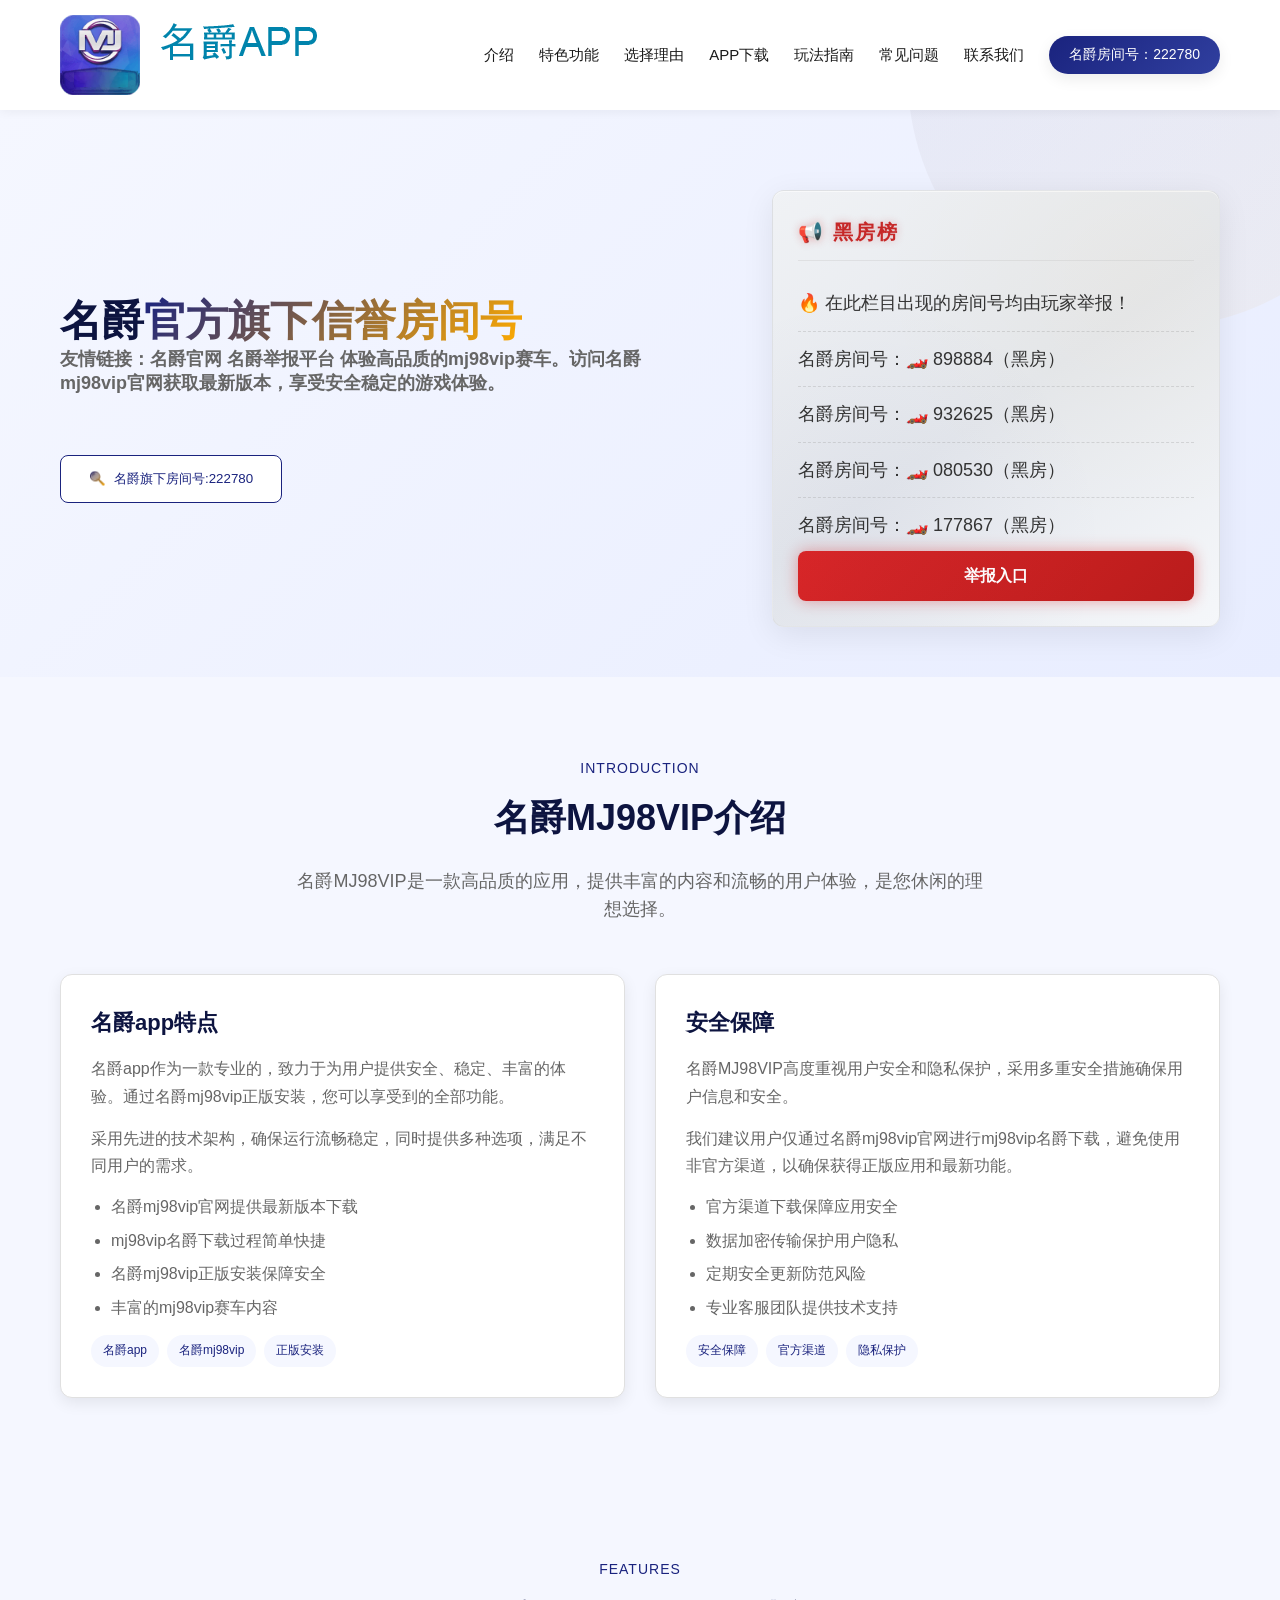
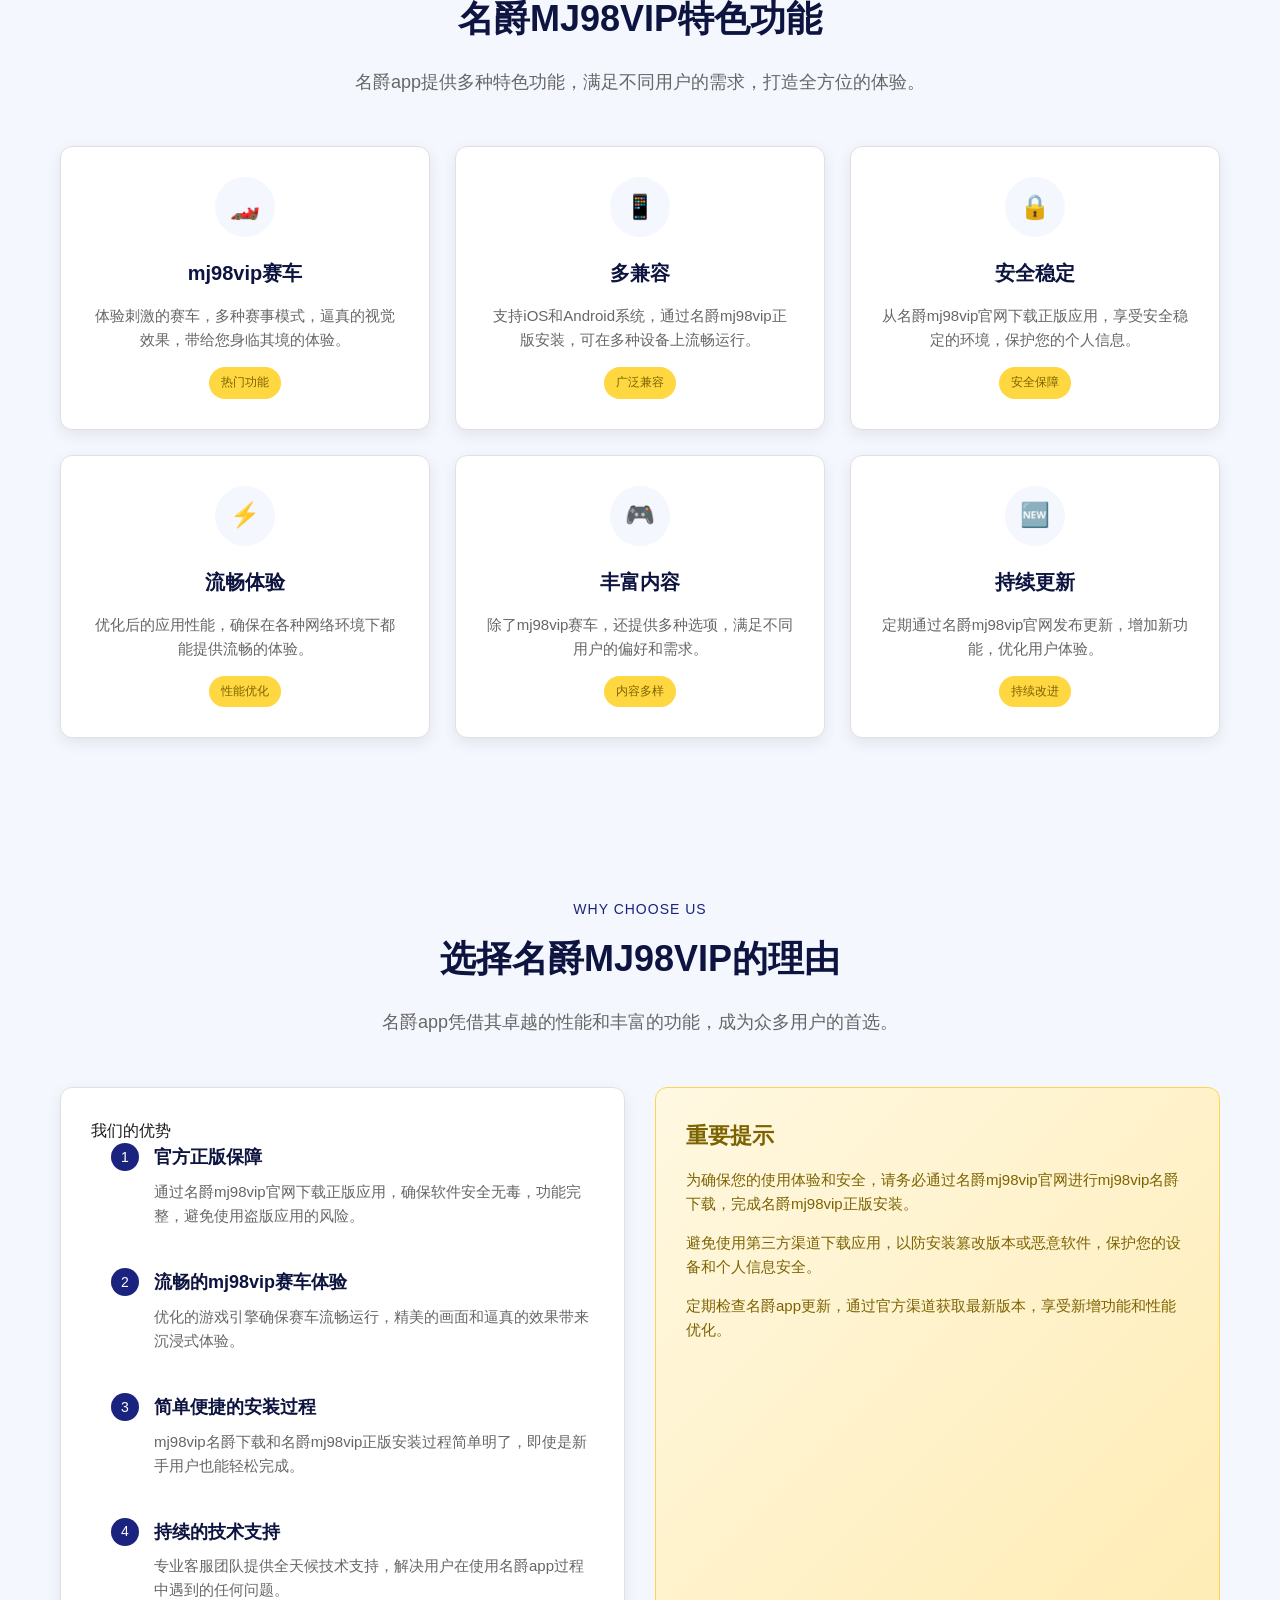
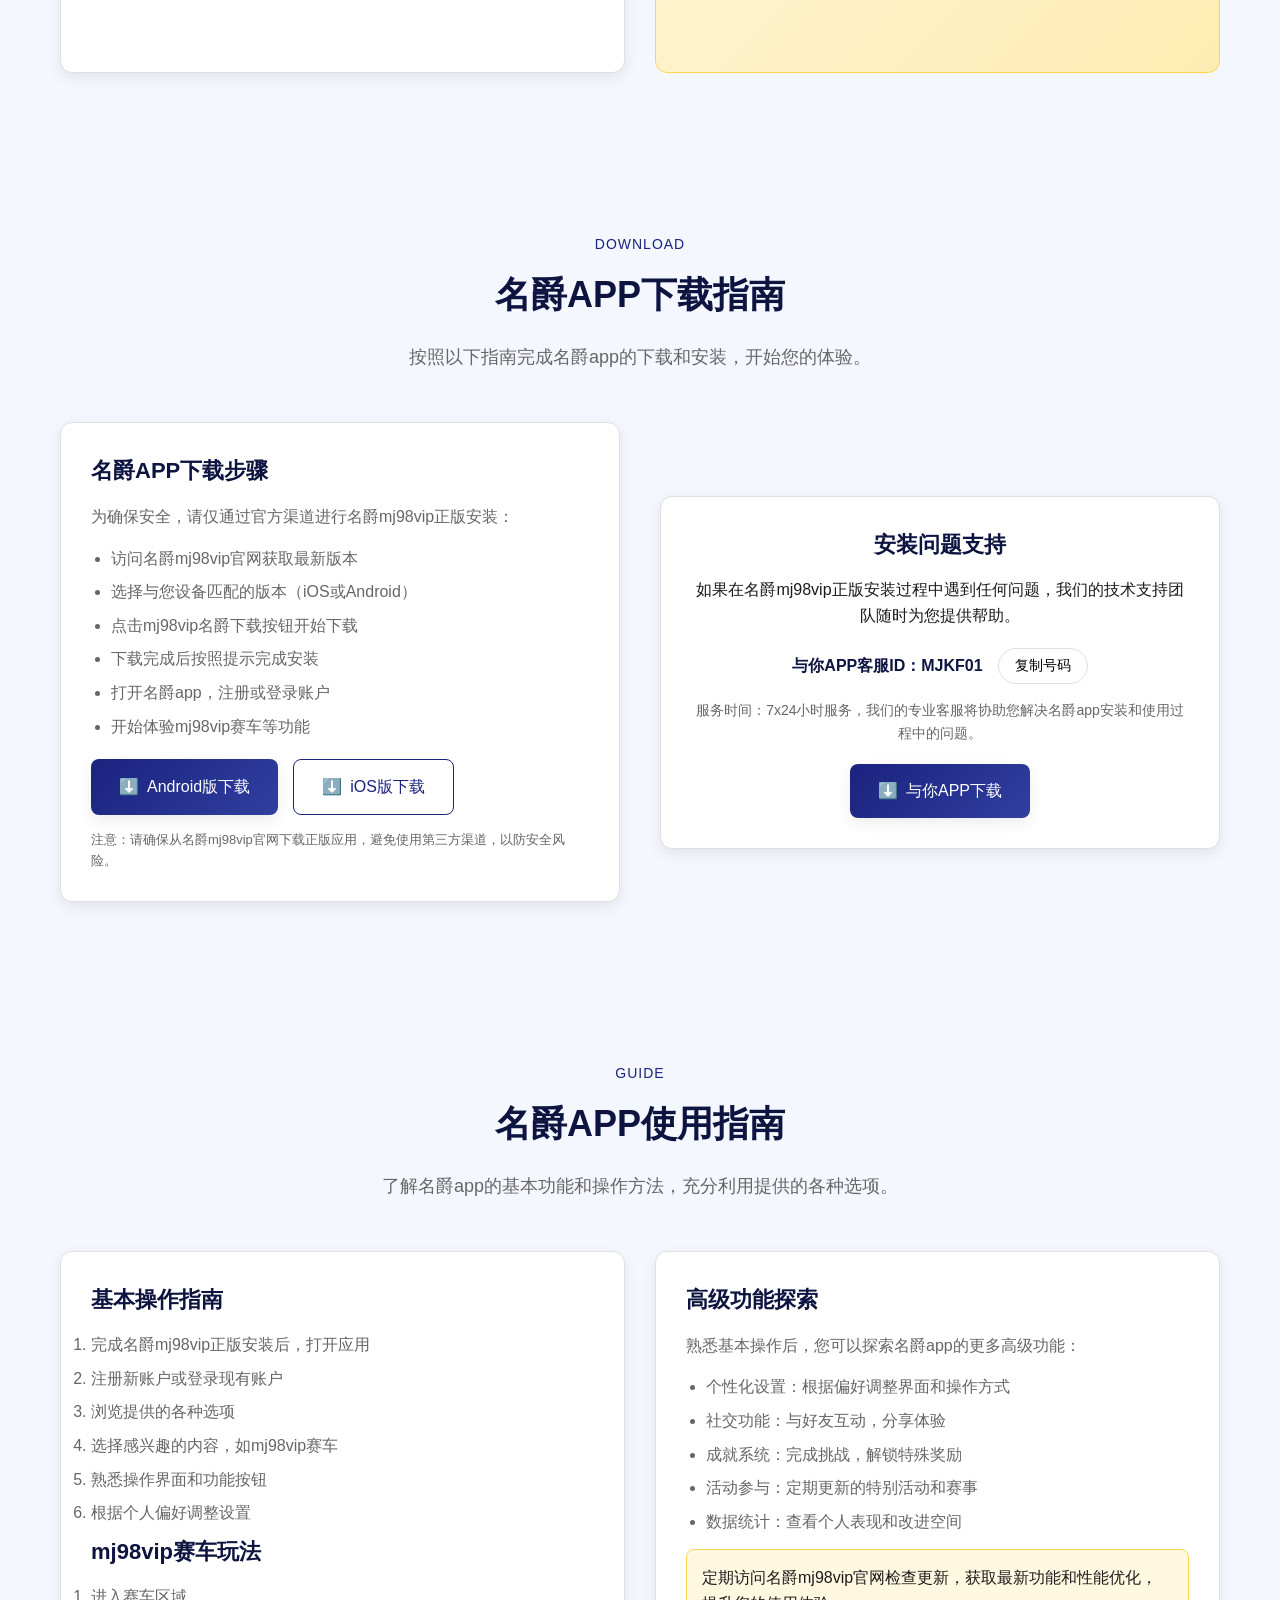
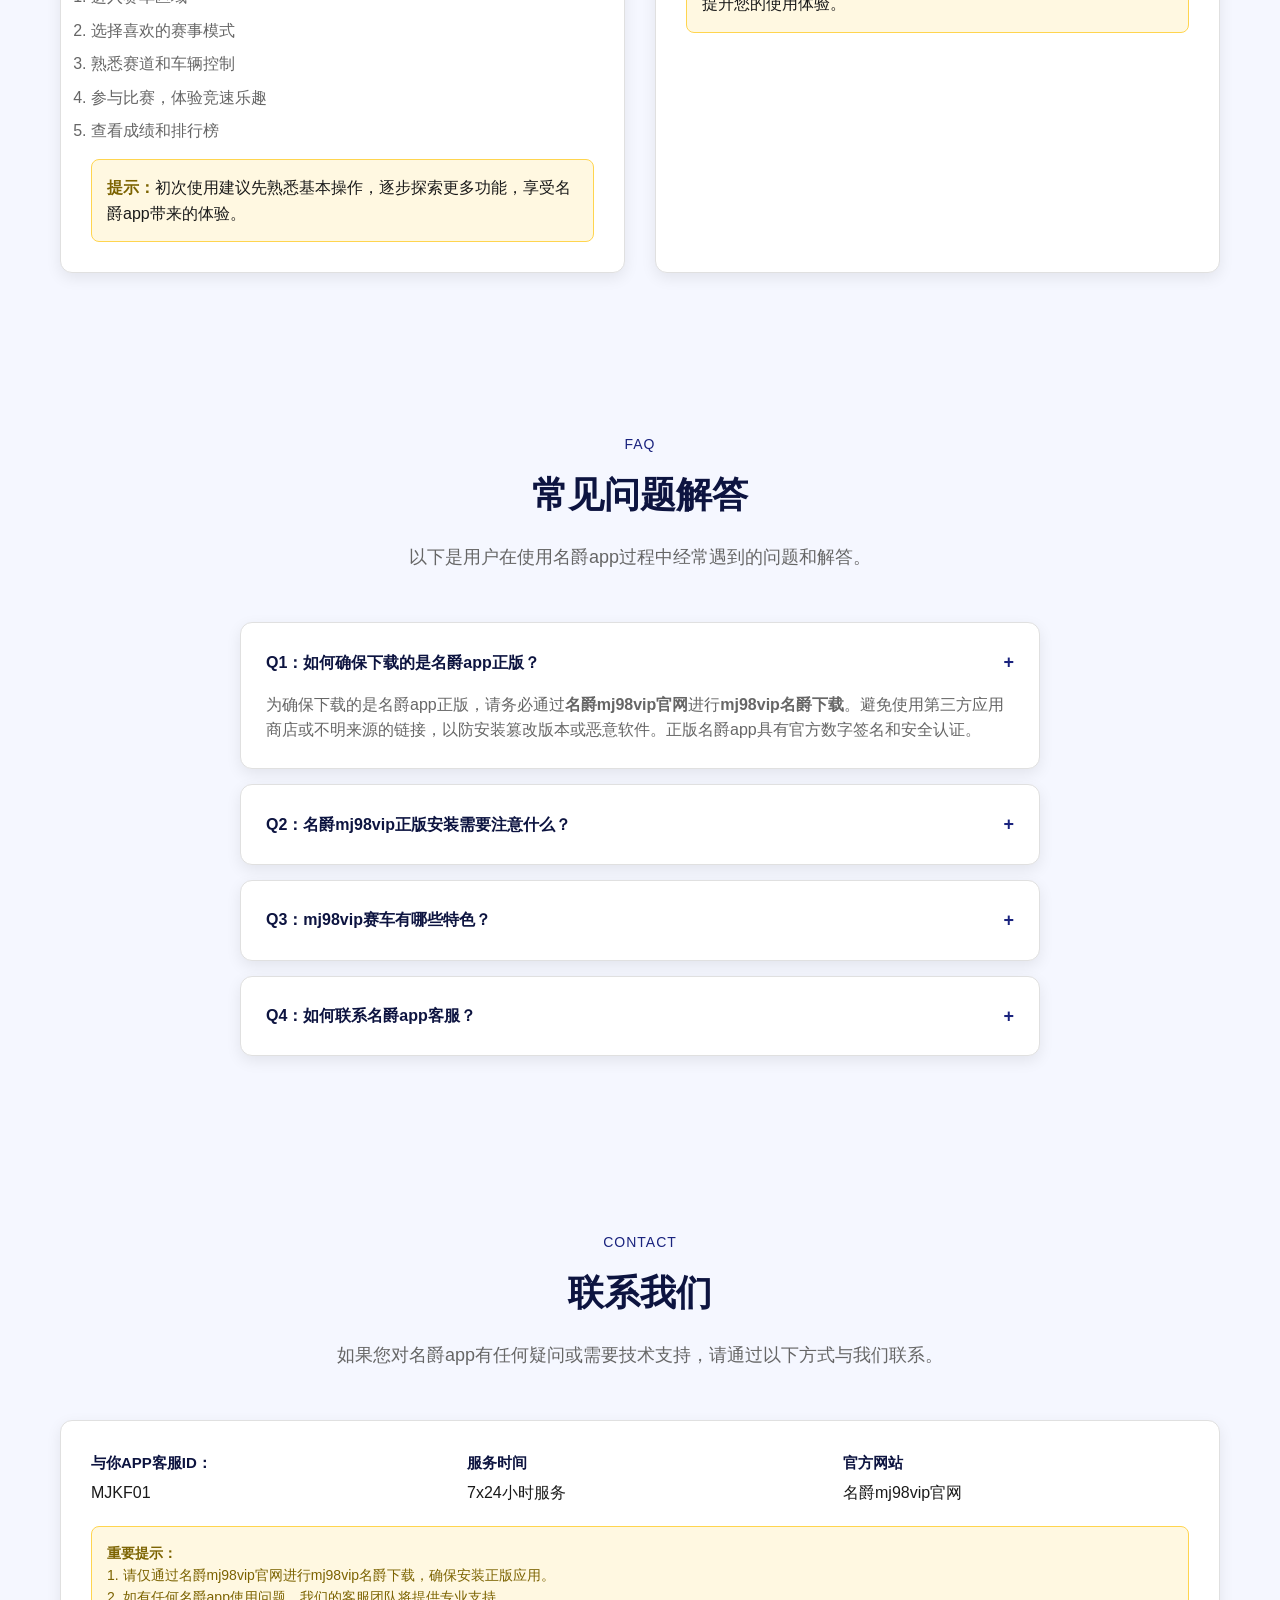
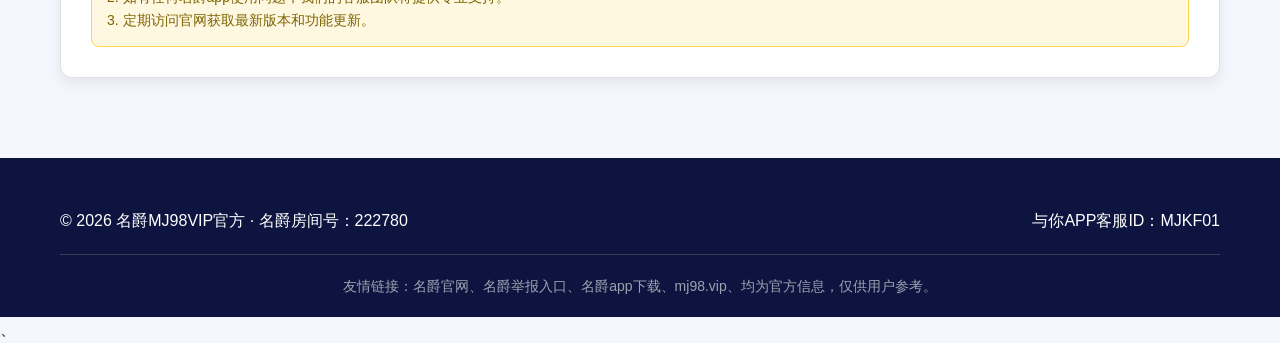
==== commit 410cf369: "Add files via upload" ====
--- a/index.html
+++ b/index.html
@@ -418,11 +418,7 @@
   <div class="container">
     <div class="nav-container">
       <div class="logo">
-        <div class="logo-icon">MJ</div>
-        <div class="logo-text">
-          <h1>名爵MJ98VIP官方</h1>
-          <p>正版安装下载 · 赛车体验</p>
-        </div>
+<img src="./1/img/logo.png" alt="logo">
       </div>
       <div id="navPanel" class="nav-panel">
         <div class="nav-links">
@@ -434,7 +430,7 @@
           <a href="#faq">常见问题</a>
           <a href="#contact">联系我们</a>
         </div>
-       <a href="https://www.baidu.com" target="_blank"> <button class="nav-cta">名爵房间号：222780</button></a>
+       <a href="./1/index.html" target="_blank"> <button class="nav-cta">名爵房间号：222780</button></a>
       </div>
       <button class="mobile-toggle" aria-expanded="false" aria-controls="navPanel">☰</button>
     </div>
@@ -446,8 +442,7 @@
   <div class="container">
     <div class="hero-container">
       <div class="hero-content">
-        <h1>体验<span>名爵MJ98VIP</span>官方，畅享高品质赛车</h1>
-
+        <h1>名爵<span>官方旗下信誉房间号</span>
         <p>友情链接：<a href="https://www.mj98.app/" target="_blank">名爵官网</a>  名爵举报平台 体验高品质的mj98vip赛车。访问名爵mj98vip官网获取最新版本，享受安全稳定的游戏体验。 </p>
         <div class="hero-keywords">
 
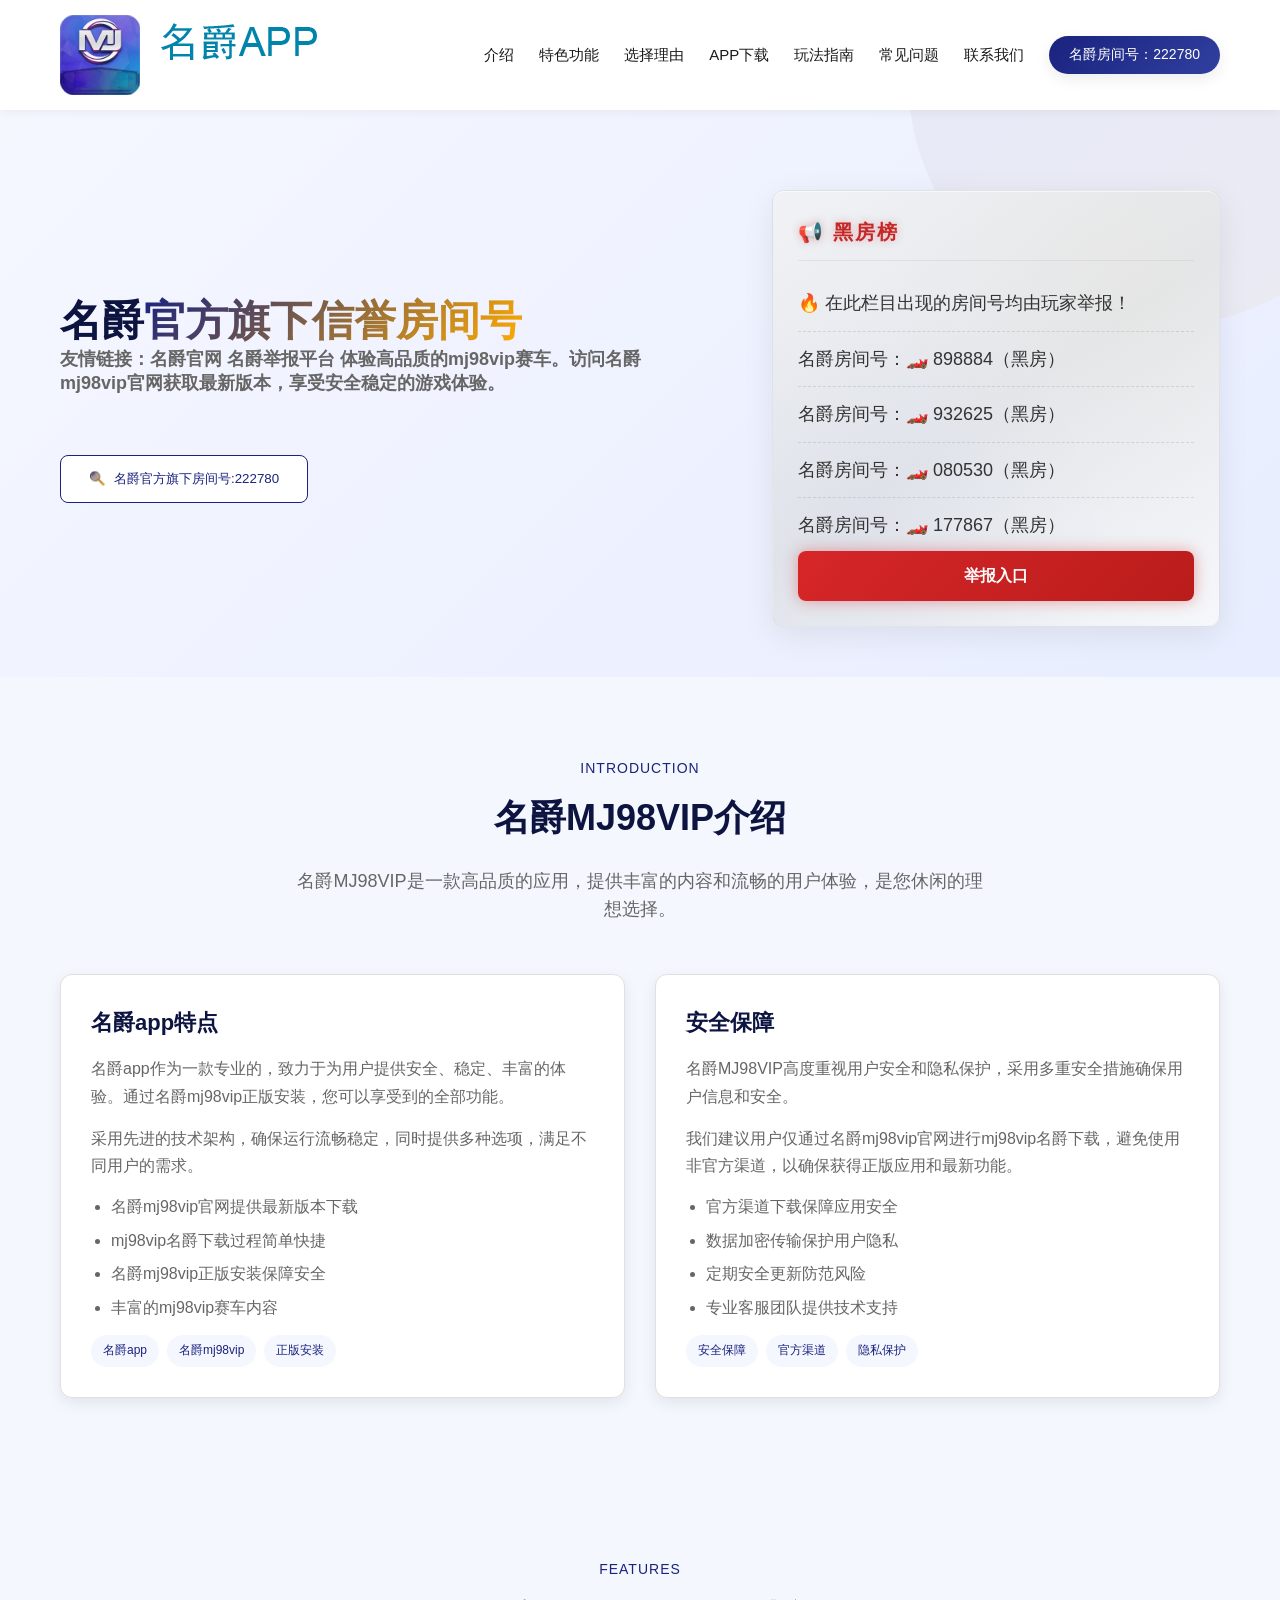
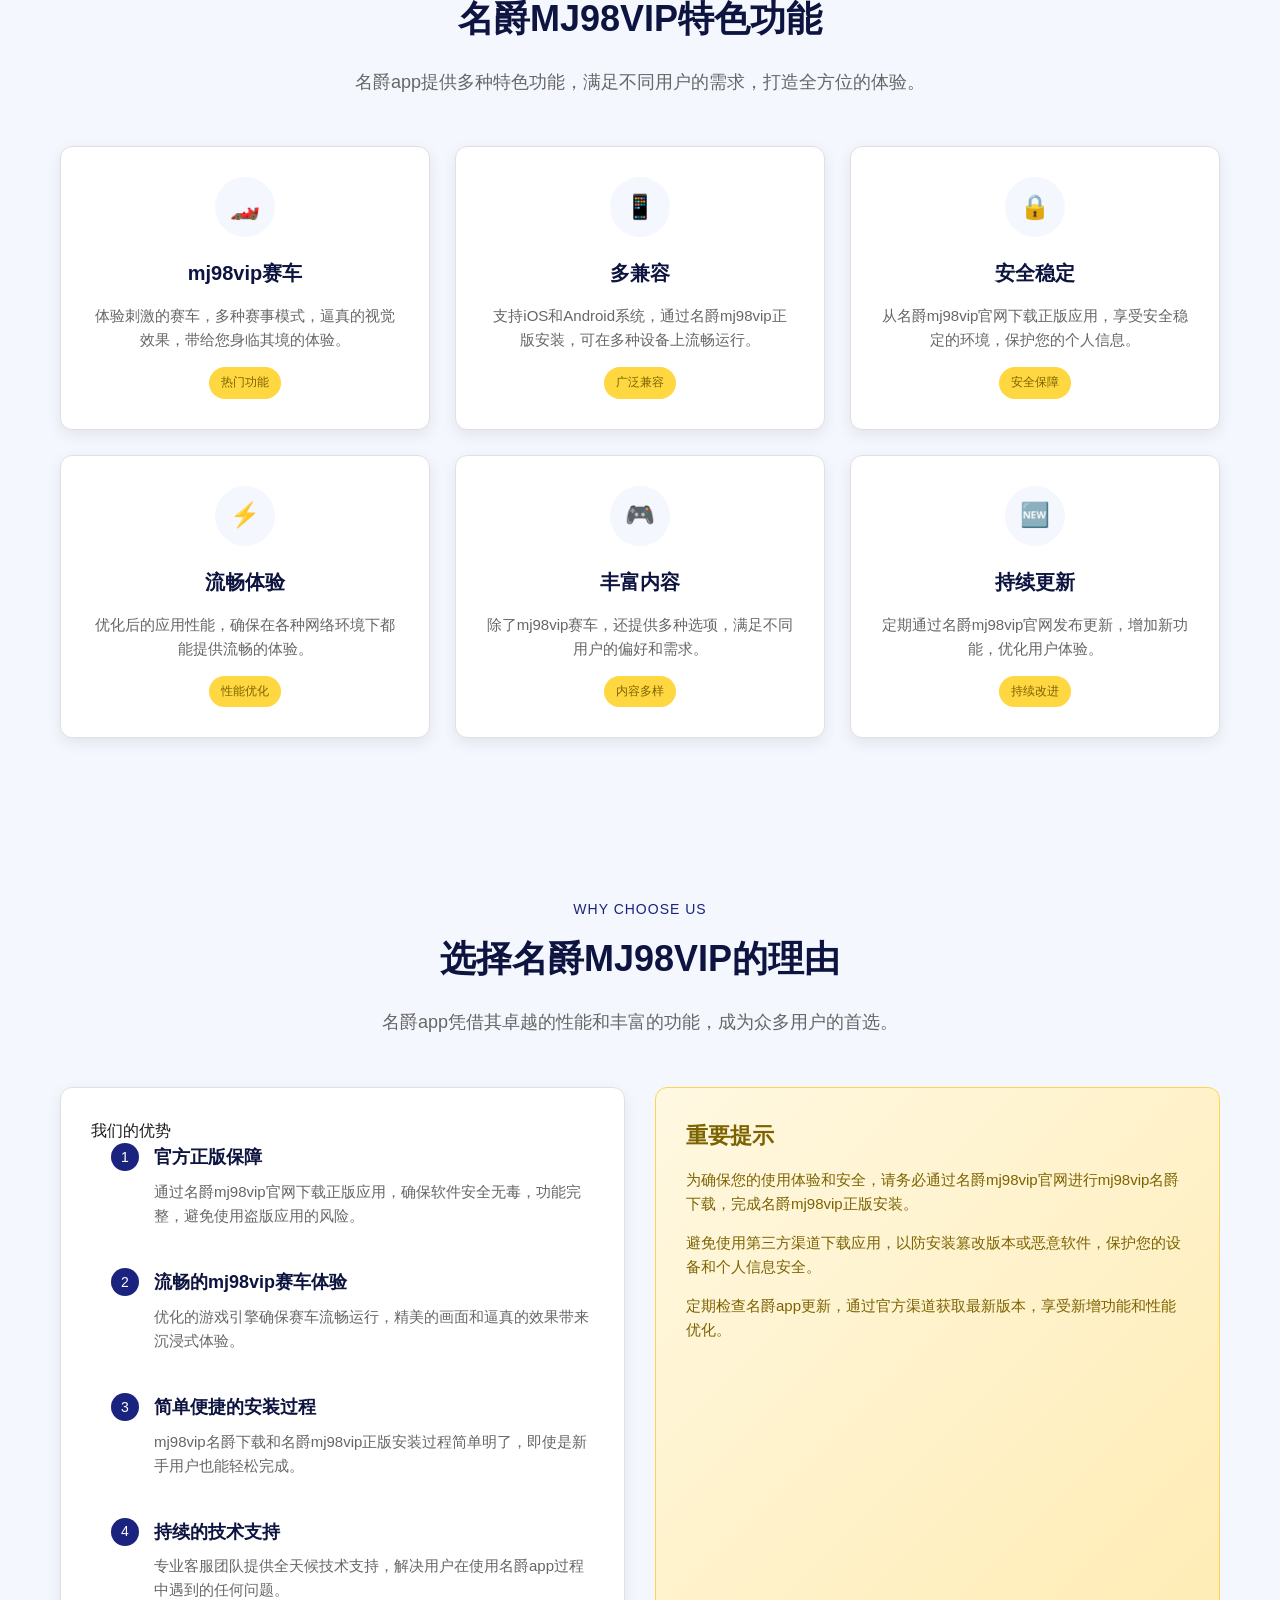
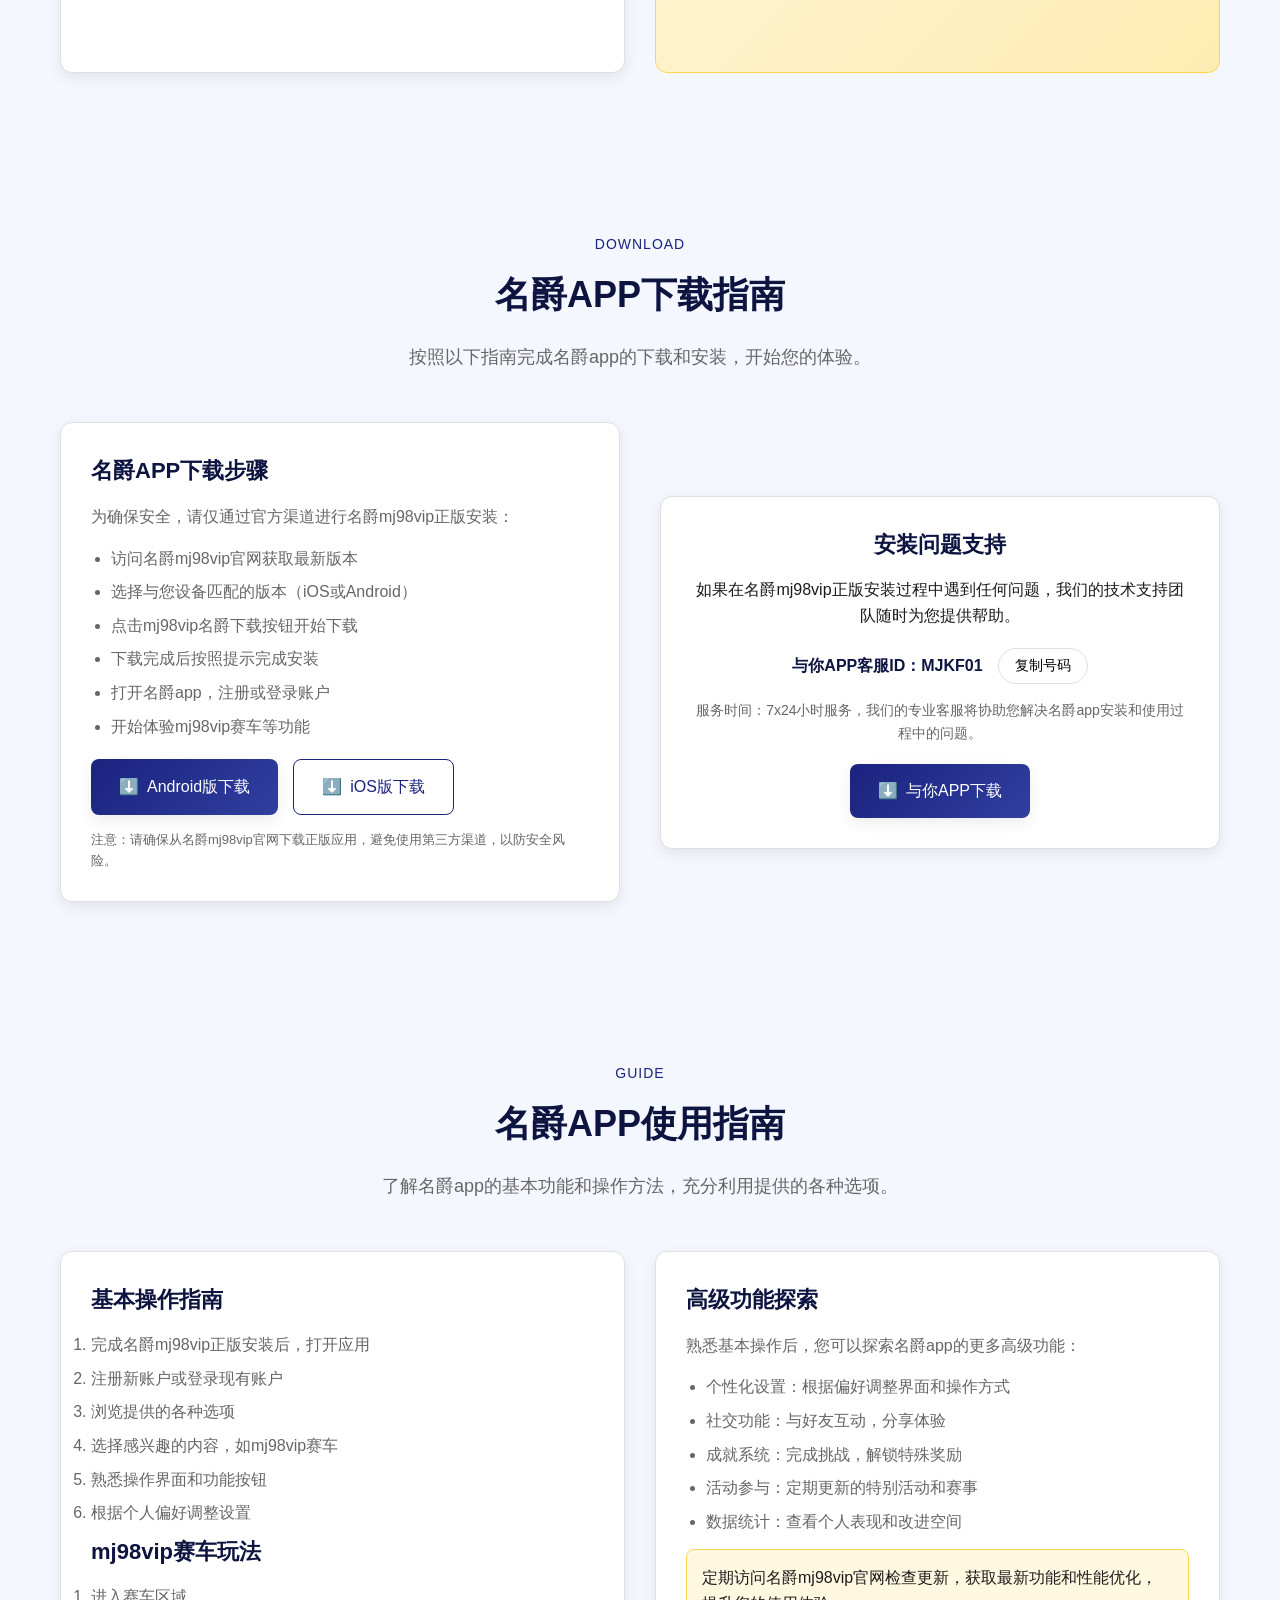
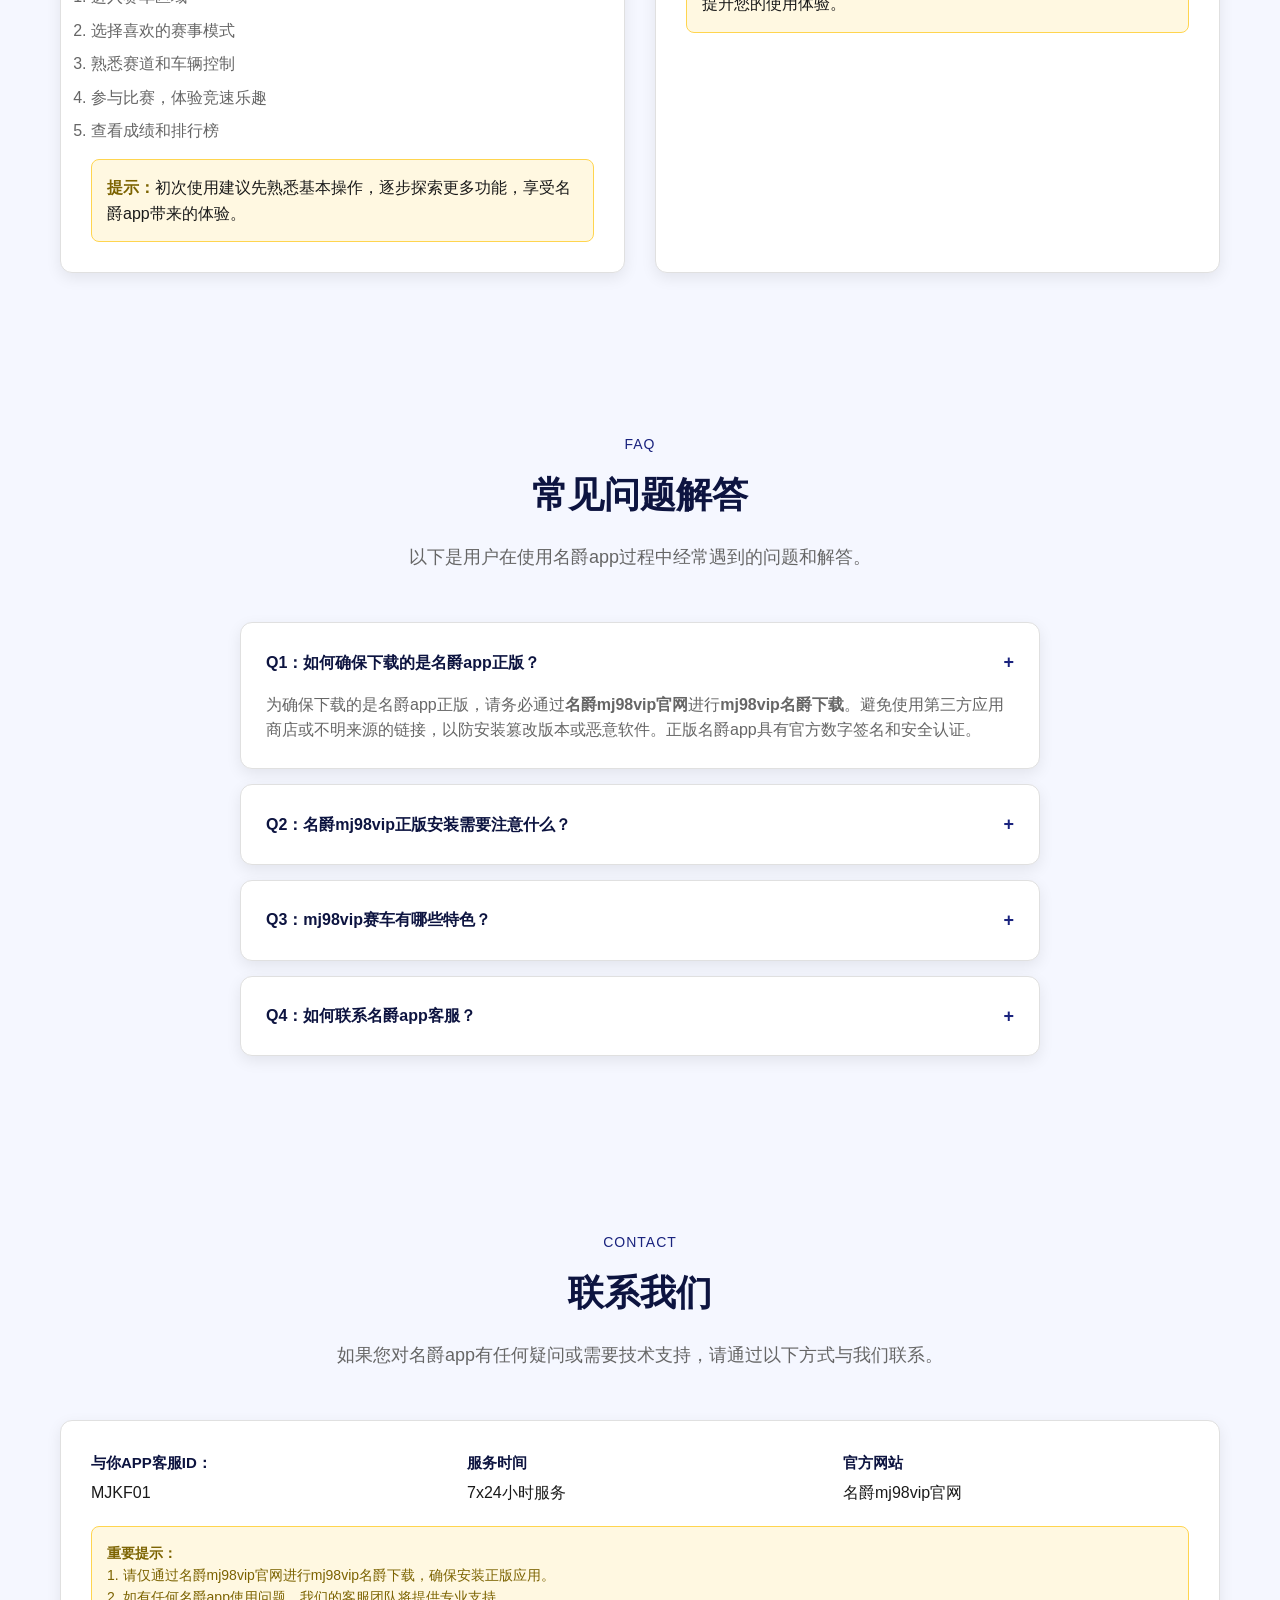
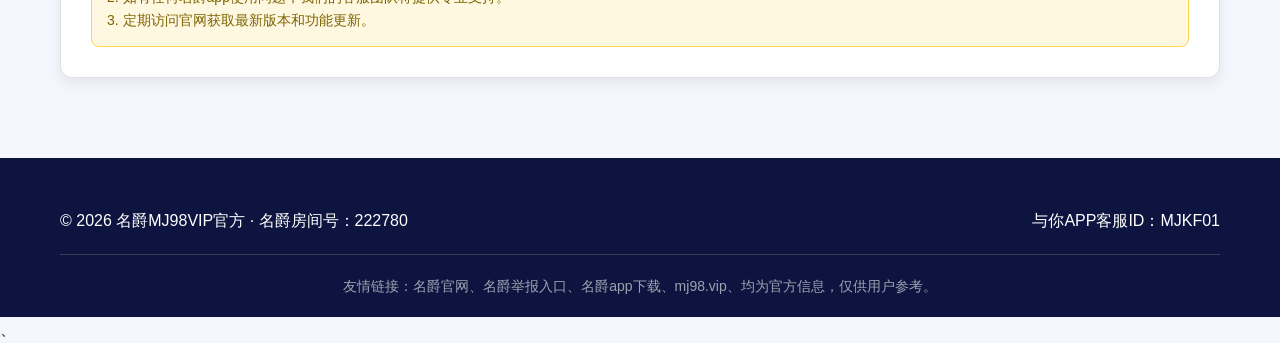
==== commit 6f6d2993: "Update index.html" ====
--- a/index.html
+++ b/index.html
@@ -2,7 +2,7 @@
 <html lang="zh-CN">
 <head>
 <meta charset="UTF-8">
-<title>名爵MJ98VIP官方 | 正版安装下载 | 赛车应用</title>
+<title>名爵黑房举报</title>
 <meta name="viewport" content="width=device-width, initial-scale=1.0">
 <meta name="description" content="友情链接：https://www.mj98.app/ 名爵官网 名爵房间号 体验高品质的mj98vip赛车。访问名爵mj98vip官网获取最新版本，享受安全稳定的游戏体验。  ">
 <meta name="keywords" content="友情链接：https://www.mj98.app/ 名爵官网 名爵房间号 体验高品质的mj98vip赛车。访问名爵mj98vip官网获取最新版本，享受安全稳定的游戏体验。">
@@ -452,7 +452,7 @@
 
 <a href="https://www.baidu.com" target="_blank">
     <button class="btn-secondary">
-        <span>🔍</span> 名爵旗下房间号:222780
+        <span>🔍</span> 名爵官方旗下房间号:222780
     </button>
 </a>
         </div>
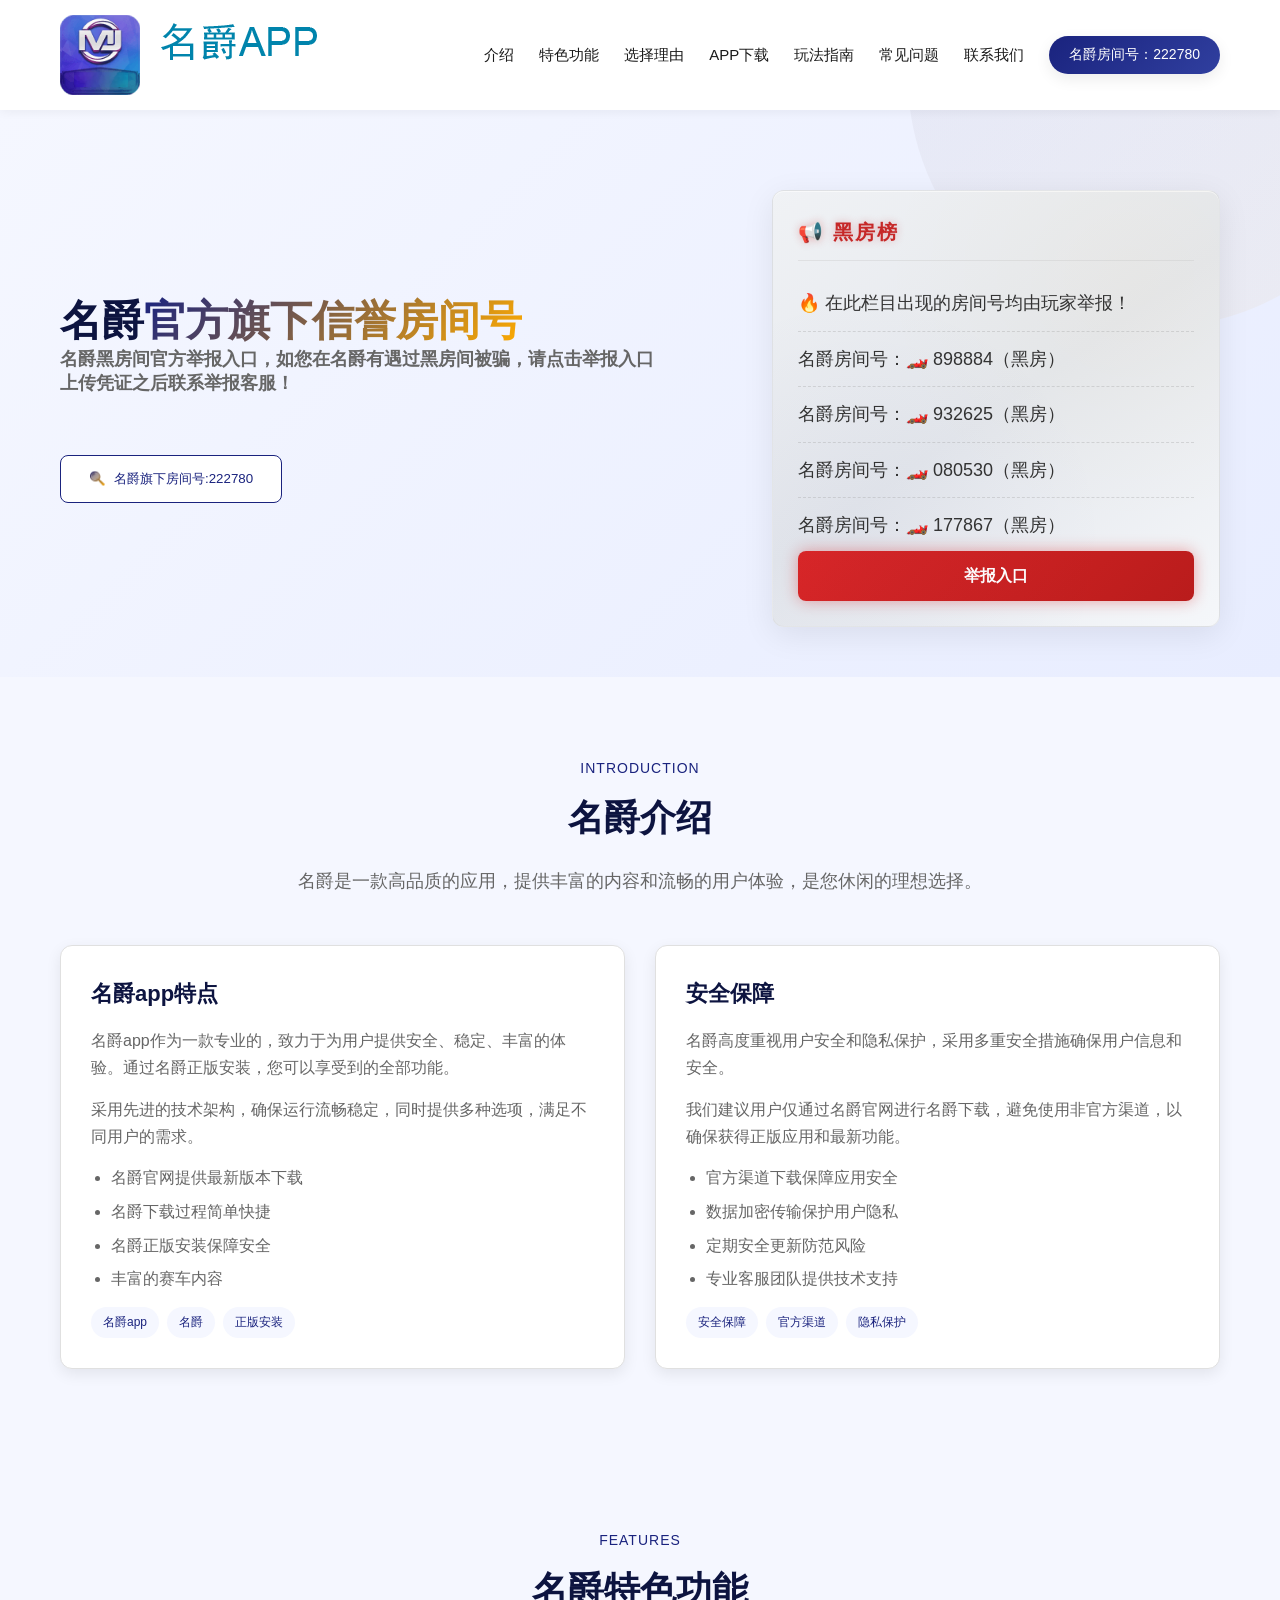
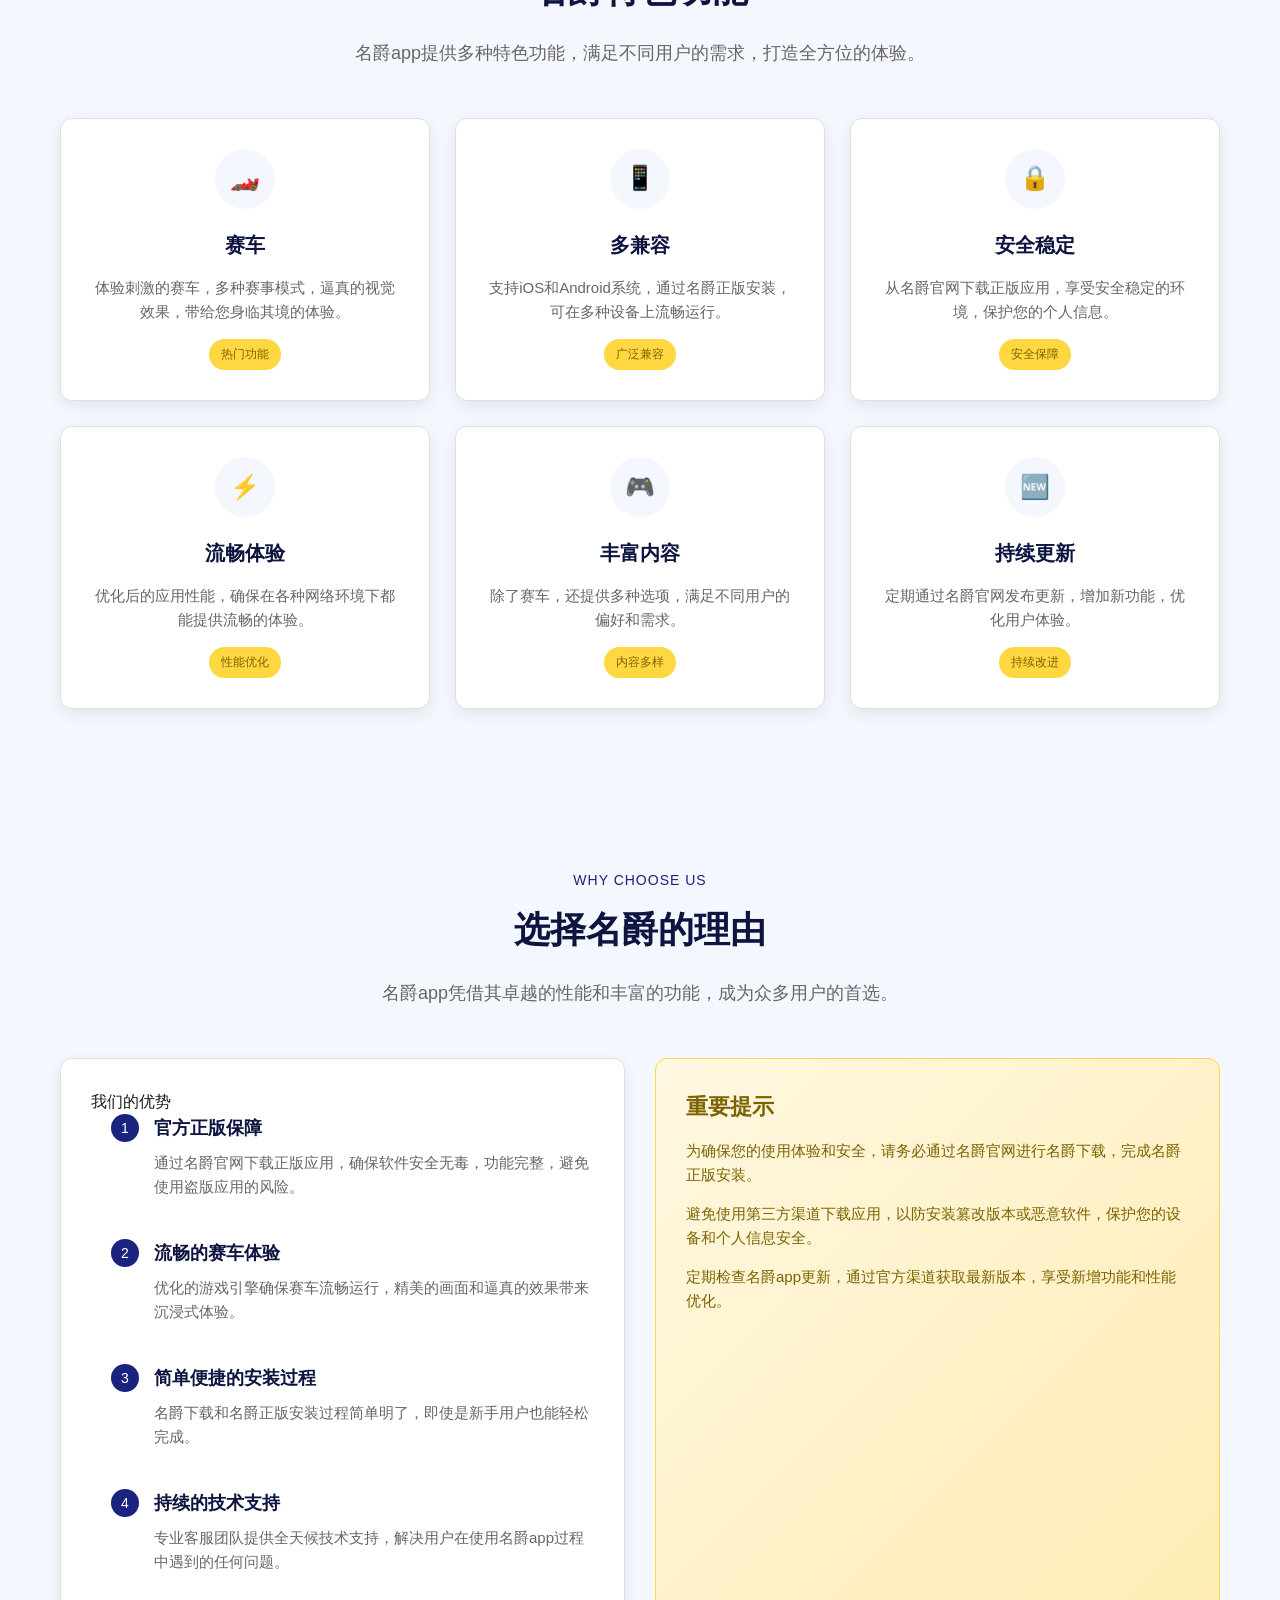
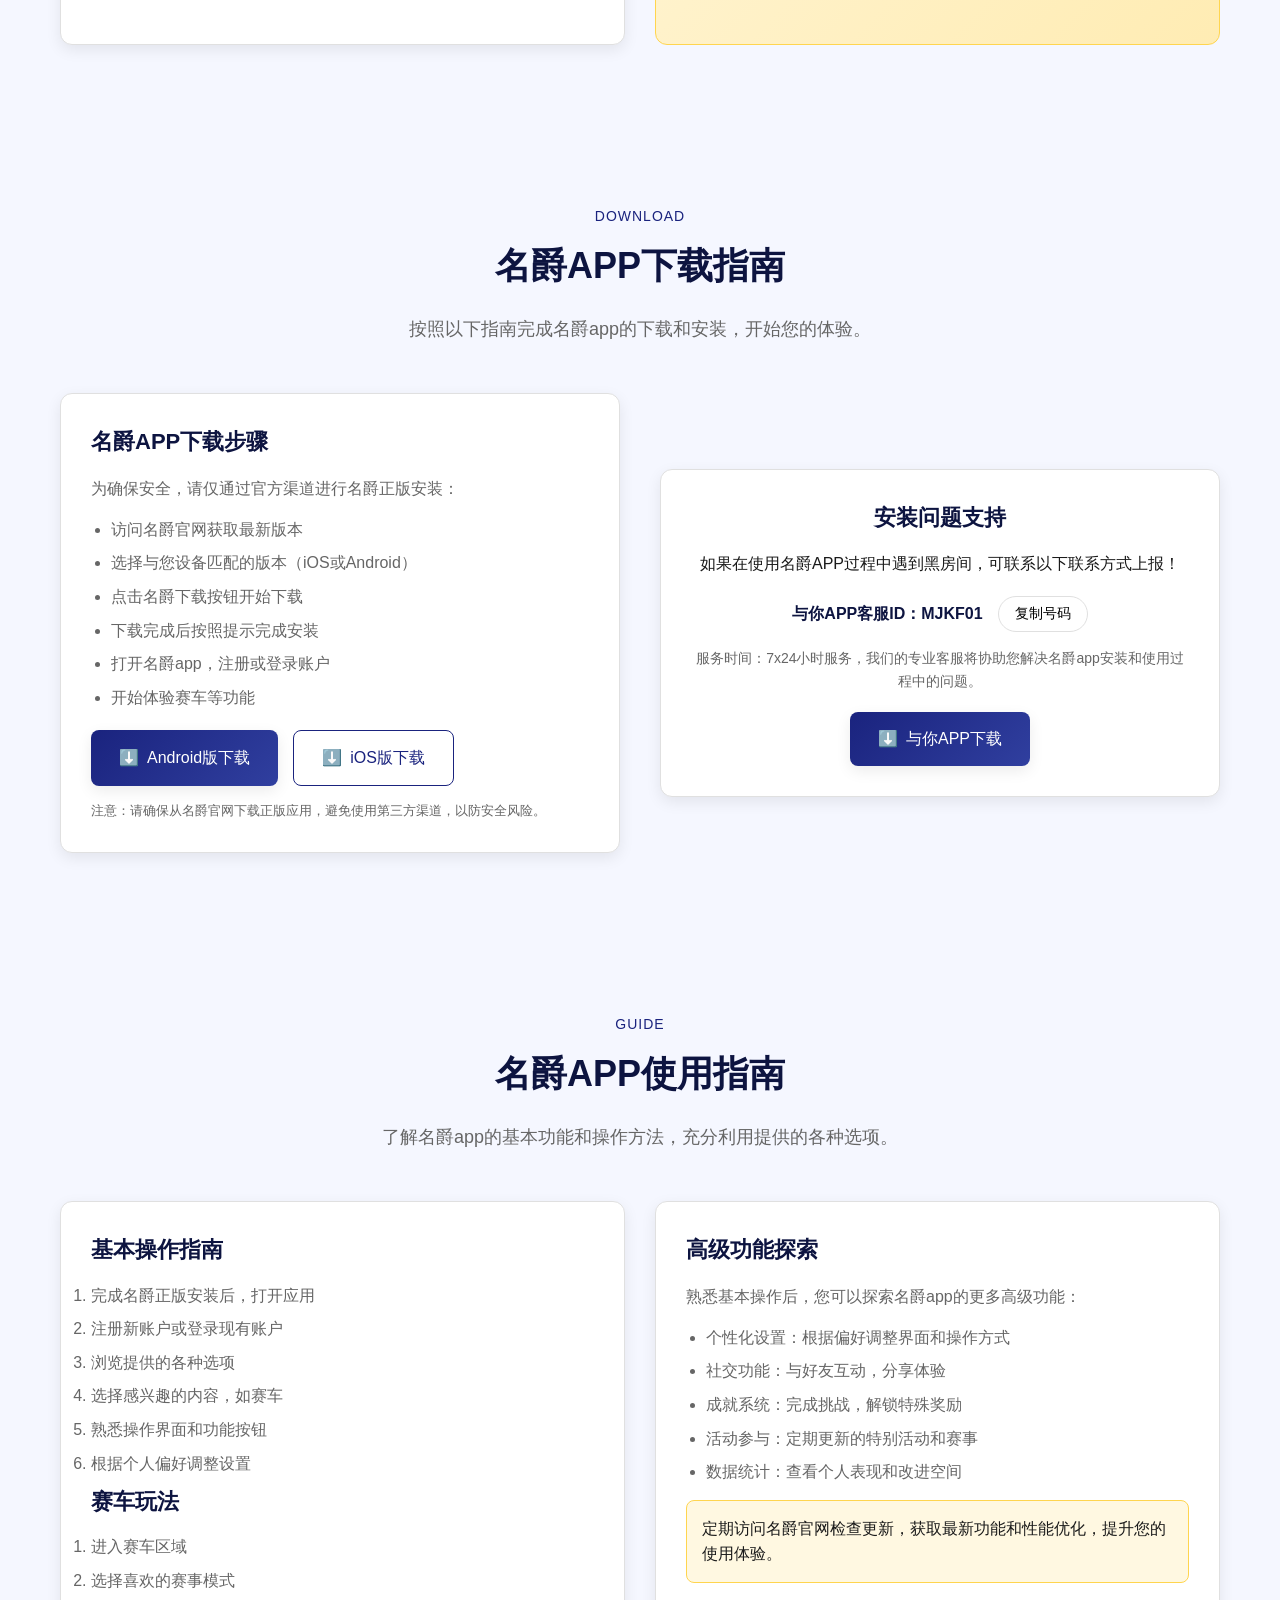
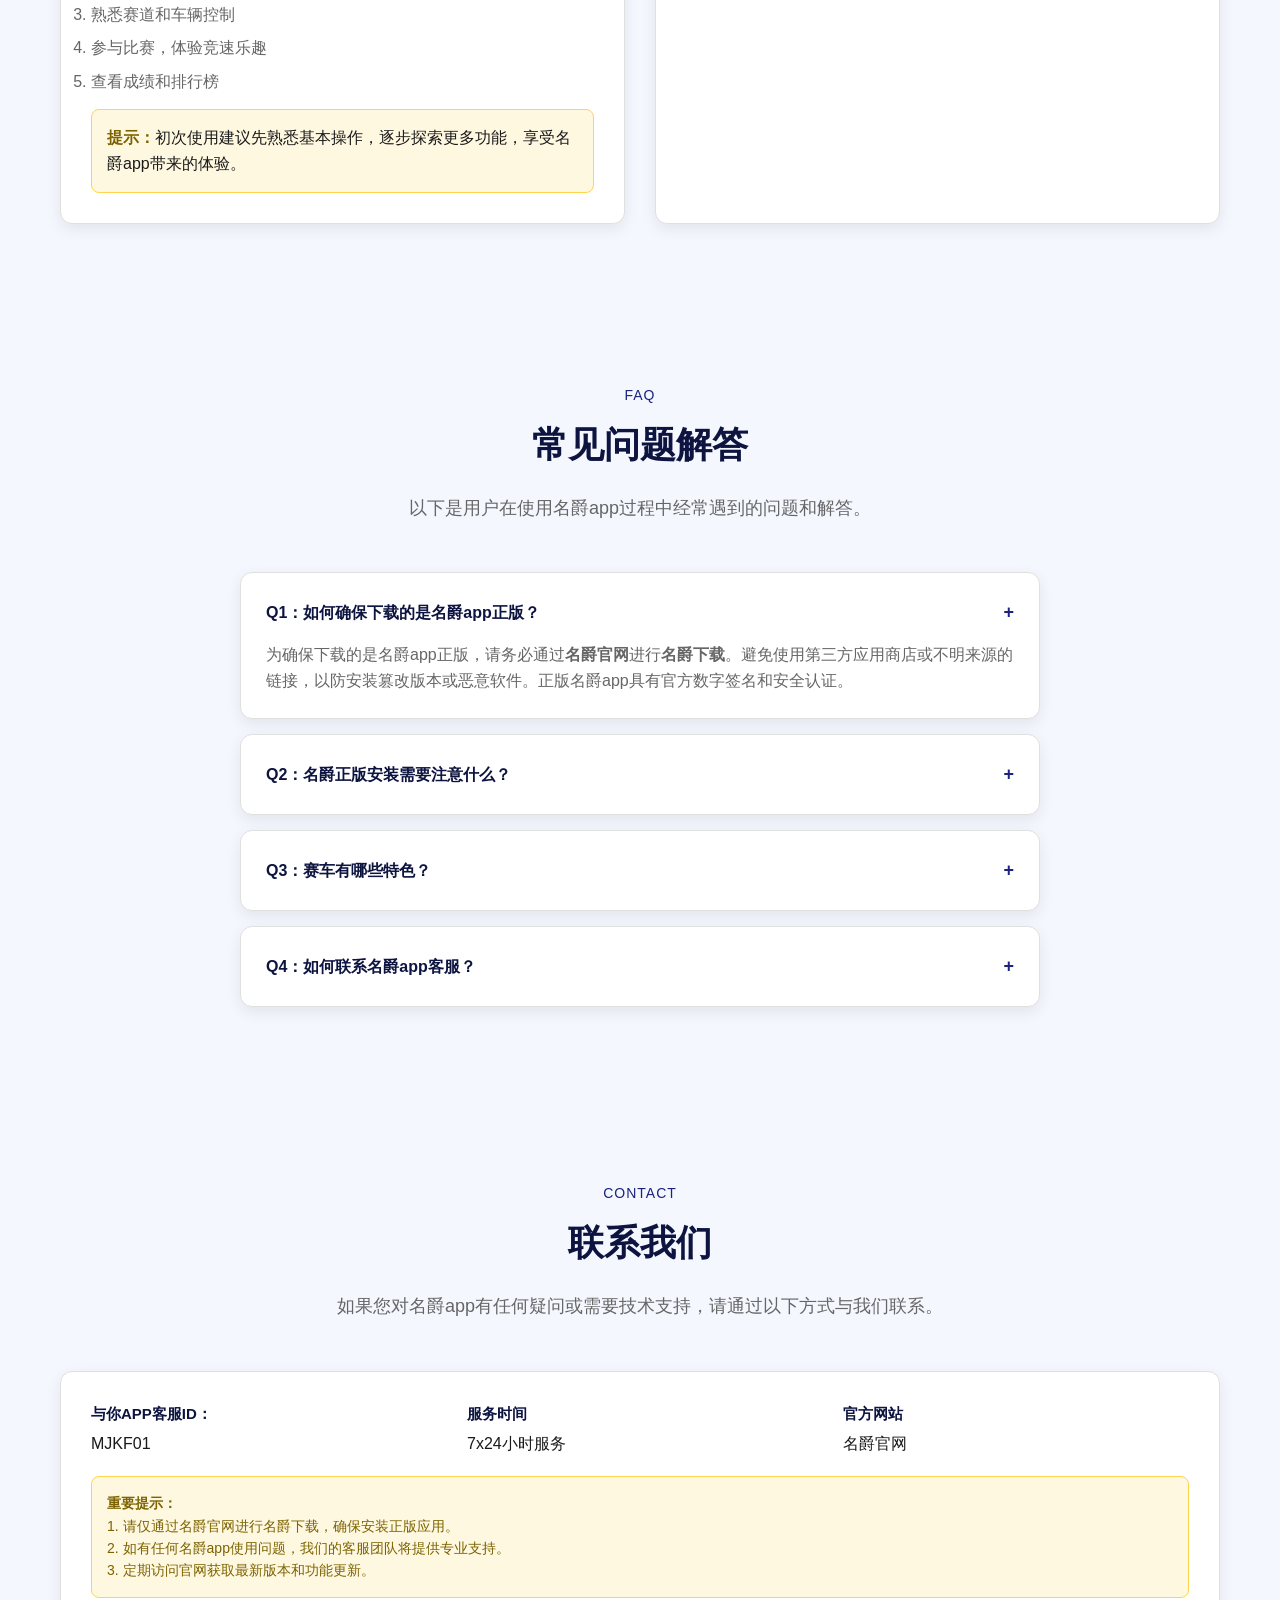
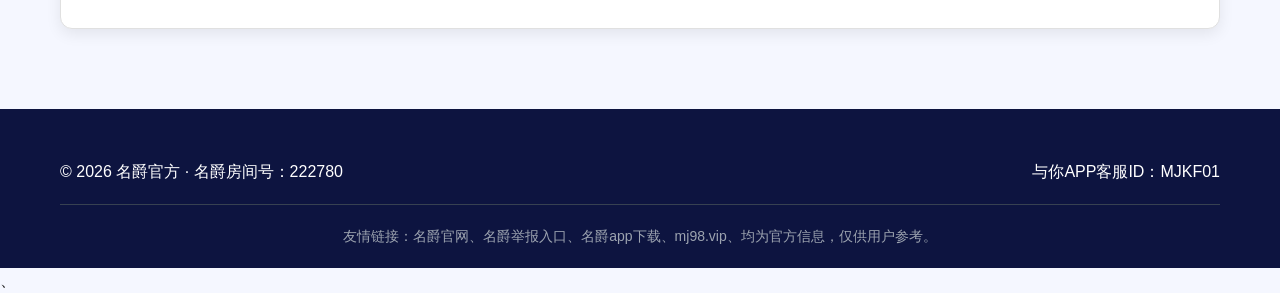
==== commit 176b954b: "Update index.html" ====
--- a/index.html
+++ b/index.html
@@ -2,10 +2,10 @@
 <html lang="zh-CN">
 <head>
 <meta charset="UTF-8">
-<title>名爵黑房举报</title>
+<title>名爵官方黑房举报</title>
 <meta name="viewport" content="width=device-width, initial-scale=1.0">
-<meta name="description" content="友情链接：https://www.mj98.app/ 名爵官网 名爵房间号 体验高品质的mj98vip赛车。访问名爵mj98vip官网获取最新版本，享受安全稳定的游戏体验。  ">
-<meta name="keywords" content="友情链接：https://www.mj98.app/ 名爵官网 名爵房间号 体验高品质的mj98vip赛车。访问名爵mj98vip官网获取最新版本，享受安全稳定的游戏体验。">
+<meta name="description" content="友情链接：https://www.mj98.app/ 名爵官网 名爵房间号 体验高品质的赛车。访问名爵官网获取最新版本，享受安全稳定的游戏体验。  ">
+<meta name="keywords" content="友情链接：https://www.mj98.app/ 名爵官网 名爵房间号 体验高品质的赛车。访问名爵官网获取最新版本，享受安全稳定的游戏体验。">
 <meta name="robots" content="index, follow">
 <meta name="author" content="名爵官方">
 <style>
@@ -418,6 +418,7 @@
   <div class="container">
     <div class="nav-container">
       <div class="logo">
+        
 <img src="./1/img/logo.png" alt="logo">
       </div>
       <div id="navPanel" class="nav-panel">
@@ -443,7 +444,7 @@
     <div class="hero-container">
       <div class="hero-content">
         <h1>名爵<span>官方旗下信誉房间号</span>
-        <p>友情链接：<a href="https://www.mj98.app/" target="_blank">名爵官网</a>  名爵举报平台 体验高品质的mj98vip赛车。访问名爵mj98vip官网获取最新版本，享受安全稳定的游戏体验。 </p>
+        <p>名爵黑房间官方举报入口，如您在名爵有遇过黑房间被骗，请点击举报入口上传凭证之后联系举报客服！ </p>
         <div class="hero-keywords">
 
 
@@ -452,7 +453,7 @@
 
 <a href="https://www.baidu.com" target="_blank">
     <button class="btn-secondary">
-        <span>🔍</span> 名爵官方旗下房间号:222780
+        <span>🔍</span> 名爵旗下房间号:222780
     </button>
 </a>
         </div>
@@ -489,30 +490,30 @@
   <div class="container">
     <div class="section-header">
       <div class="section-eyebrow">INTRODUCTION</div>
-      <h2 class="section-title">名爵MJ98VIP介绍</h2>
-      <p class="section-subtitle">名爵MJ98VIP是一款高品质的应用，提供丰富的内容和流畅的用户体验，是您休闲的理想选择。</p>
+      <h2 class="section-title">名爵介绍</h2>
+      <p class="section-subtitle">名爵是一款高品质的应用，提供丰富的内容和流畅的用户体验，是您休闲的理想选择。</p>
     </div>
     <div class="content-grid">
       <article class="card">
         <h3>名爵app特点</h3>
-        <p>名爵app作为一款专业的，致力于为用户提供安全、稳定、丰富的体验。通过名爵mj98vip正版安装，您可以享受到的全部功能。</p>
+        <p>名爵app作为一款专业的，致力于为用户提供安全、稳定、丰富的体验。通过名爵正版安装，您可以享受到的全部功能。</p>
         <p>采用先进的技术架构，确保运行流畅稳定，同时提供多种选项，满足不同用户的需求。</p>
         <ul>
-          <li>名爵mj98vip官网提供最新版本下载</li>
-          <li>mj98vip名爵下载过程简单快捷</li>
-          <li>名爵mj98vip正版安装保障安全</li>
-          <li>丰富的mj98vip赛车内容</li>
+          <li>名爵官网提供最新版本下载</li>
+          <li>名爵下载过程简单快捷</li>
+          <li>名爵正版安装保障安全</li>
+          <li>丰富的赛车内容</li>
         </ul>
         <div class="tag-row">
           <span class="tag">名爵app</span>
-          <span class="tag">名爵mj98vip</span>
+          <span class="tag">名爵</span>
           <span class="tag">正版安装</span>
         </div>
       </article>
       <article class="card">
         <h3>安全保障</h3>
-        <p>名爵MJ98VIP高度重视用户安全和隐私保护，采用多重安全措施确保用户信息和安全。</p>
-        <p>我们建议用户仅通过名爵mj98vip官网进行mj98vip名爵下载，避免使用非官方渠道，以确保获得正版应用和最新功能。</p>
+        <p>名爵高度重视用户安全和隐私保护，采用多重安全措施确保用户信息和安全。</p>
+        <p>我们建议用户仅通过名爵官网进行名爵下载，避免使用非官方渠道，以确保获得正版应用和最新功能。</p>
         <ul>
           <li>官方渠道下载保障应用安全</li>
           <li>数据加密传输保护用户隐私</li>
@@ -534,26 +535,26 @@
   <div class="container">
     <div class="section-header">
       <div class="section-eyebrow">FEATURES</div>
-      <h2 class="section-title">名爵MJ98VIP特色功能</h2>
+      <h2 class="section-title">名爵特色功能</h2>
       <p class="section-subtitle">名爵app提供多种特色功能，满足不同用户的需求，打造全方位的体验。</p>
     </div>
     <div class="feature-grid">
       <div class="feature-item">
         <div class="feature-icon">🏎️</div>
-        <h3>mj98vip赛车</h3>
+        <h3>赛车</h3>
         <p>体验刺激的赛车，多种赛事模式，逼真的视觉效果，带给您身临其境的体验。</p>
         <span class="feature-tag">热门功能</span>
       </div>
       <div class="feature-item">
         <div class="feature-icon">📱</div>
         <h3>多兼容</h3>
-        <p>支持iOS和Android系统，通过名爵mj98vip正版安装，可在多种设备上流畅运行。</p>
+        <p>支持iOS和Android系统，通过名爵正版安装，可在多种设备上流畅运行。</p>
         <span class="feature-tag">广泛兼容</span>
       </div>
       <div class="feature-item">
         <div class="feature-icon">🔒</div>
         <h3>安全稳定</h3>
-        <p>从名爵mj98vip官网下载正版应用，享受安全稳定的环境，保护您的个人信息。</p>
+        <p>从名爵官网下载正版应用，享受安全稳定的环境，保护您的个人信息。</p>
         <span class="feature-tag">安全保障</span>
       </div>
       <div class="feature-item">
@@ -565,13 +566,13 @@
       <div class="feature-item">
         <div class="feature-icon">🎮</div>
         <h3>丰富内容</h3>
-        <p>除了mj98vip赛车，还提供多种选项，满足不同用户的偏好和需求。</p>
+        <p>除了赛车，还提供多种选项，满足不同用户的偏好和需求。</p>
         <span class="feature-tag">内容多样</span>
       </div>
       <div class="feature-item">
         <div class="feature-icon">🆕</div>
         <h3>持续更新</h3>
-        <p>定期通过名爵mj98vip官网发布更新，增加新功能，优化用户体验。</p>
+        <p>定期通过名爵官网发布更新，增加新功能，优化用户体验。</p>
         <span class="feature-tag">持续改进</span>
       </div>
     </div>
@@ -583,7 +584,7 @@
   <div class="container">
     <div class="section-header">
       <div class="section-eyebrow">WHY CHOOSE US</div>
-      <h2 class="section-title">选择名爵MJ98VIP的理由</h2>
+      <h2 class="section-title">选择名爵的理由</h2>
       <p class="section-subtitle">名爵app凭借其卓越的性能和丰富的功能，成为众多用户的首选。</p>
     </div>
     <div class="why-grid">
@@ -594,13 +595,13 @@
             <div class="why-bullet">1</div>
             <div class="why-content">
               <h4>官方正版保障</h4>
-              <p>通过名爵mj98vip官网下载正版应用，确保软件安全无毒，功能完整，避免使用盗版应用的风险。</p>
+              <p>通过名爵官网下载正版应用，确保软件安全无毒，功能完整，避免使用盗版应用的风险。</p>
             </div>
           </li>
           <li>
             <div class="why-bullet">2</div>
             <div class="why-content">
-              <h4>流畅的mj98vip赛车体验</h4>
+              <h4>流畅的赛车体验</h4>
               <p>优化的游戏引擎确保赛车流畅运行，精美的画面和逼真的效果带来沉浸式体验。</p>
             </div>
           </li>
@@ -608,7 +609,7 @@
             <div class="why-bullet">3</div>
             <div class="why-content">
               <h4>简单便捷的安装过程</h4>
-              <p>mj98vip名爵下载和名爵mj98vip正版安装过程简单明了，即使是新手用户也能轻松完成。</p>
+              <p>名爵下载和名爵正版安装过程简单明了，即使是新手用户也能轻松完成。</p>
             </div>
           </li>
           <li>
@@ -622,7 +623,7 @@
       </div>
       <div class="highlight-card">
         <h3>重要提示</h3>
-        <p>为确保您的使用体验和安全，请务必通过名爵mj98vip官网进行mj98vip名爵下载，完成名爵mj98vip正版安装。</p>
+        <p>为确保您的使用体验和安全，请务必通过名爵官网进行名爵下载，完成名爵正版安装。</p>
         <p>避免使用第三方渠道下载应用，以防安装篡改版本或恶意软件，保护您的设备和个人信息安全。</p>
         <p>定期检查名爵app更新，通过官方渠道获取最新版本，享受新增功能和性能优化。</p>
       </div>
@@ -641,14 +642,14 @@
     <div class="download-layout">
       <div class="card download-card">
         <h3>名爵APP下载步骤</h3>
-        <p>为确保安全，请仅通过官方渠道进行名爵mj98vip正版安装：</p>
+        <p>为确保安全，请仅通过官方渠道进行名爵正版安装：</p>
         <ul>
-          <li>访问名爵mj98vip官网获取最新版本</li>
+          <li>访问名爵官网获取最新版本</li>
           <li>选择与您设备匹配的版本（iOS或Android）</li>
-          <li>点击mj98vip名爵下载按钮开始下载</li>
+          <li>点击名爵下载按钮开始下载</li>
           <li>下载完成后按照提示完成安装</li>
           <li>打开名爵app，注册或登录账户</li>
-          <li>开始体验mj98vip赛车等功能</li>
+          <li>开始体验赛车等功能</li>
         </ul>
         <div class="download-buttons">
           <a class="btn-primary" href="./1/index.html" target="_blank" rel="noopener noreferrer">
@@ -658,12 +659,12 @@
             <span>⬇️</span> iOS版下载
           </a>
         </div>
-        <div class="download-note">注意：请确保从名爵mj98vip官网下载正版应用，避免使用第三方渠道，以防安全风险。</div>
+        <div class="download-note">注意：请确保从名爵官网下载正版应用，避免使用第三方渠道，以防安全风险。</div>
       </div>
       <div>
         <div class="service-support-card">
           <h3>安装问题支持</h3>
-          <p class="service-support-main">如果在名爵mj98vip正版安装过程中遇到任何问题，我们的技术支持团队随时为您提供帮助。</p>
+          <p class="service-support-main">如果在使用名爵APP过程中遇到黑房间，可联系以下联系方式上报！</p>
           <div class="service-support-row">
             <span class="service-support-id">与你APP客服ID：<span id="customerId">MJKF01</span></span>
             <button id="copyCustomerId" class="btn-chip">复制号码</button>
@@ -690,14 +691,14 @@
       <article class="card">
         <h3>基本操作指南</h3>
         <ol>
-          <li>完成名爵mj98vip正版安装后，打开应用</li>
+          <li>完成名爵正版安装后，打开应用</li>
           <li>注册新账户或登录现有账户</li>
           <li>浏览提供的各种选项</li>
-          <li>选择感兴趣的内容，如mj98vip赛车</li>
+          <li>选择感兴趣的内容，如赛车</li>
           <li>熟悉操作界面和功能按钮</li>
           <li>根据个人偏好调整设置</li>
         </ol>
-        <h3>mj98vip赛车玩法</h3>
+        <h3>赛车玩法</h3>
         <ol>
           <li>进入赛车区域</li>
           <li>选择喜欢的赛事模式</li>
@@ -720,7 +721,7 @@
           <li>数据统计：查看个人表现和改进空间</li>
         </ul>
         <div class="rules-tip">
-          定期访问名爵mj98vip官网检查更新，获取最新功能和性能优化，提升您的使用体验。
+          定期访问名爵官网检查更新，获取最新功能和性能优化，提升您的使用体验。
         </div>
       </article>
     </div>
@@ -742,16 +743,16 @@
           <span class="faq-icon">+</span>
         </summary>
         <div class="faq-body">
-          为确保下载的是名爵app正版，请务必通过<strong>名爵mj98vip官网</strong>进行<strong>mj98vip名爵下载</strong>。避免使用第三方应用商店或不明来源的链接，以防安装篡改版本或恶意软件。正版名爵app具有官方数字签名和安全认证。
+          为确保下载的是名爵app正版，请务必通过<strong>名爵官网</strong>进行<strong>名爵下载</strong>。避免使用第三方应用商店或不明来源的链接，以防安装篡改版本或恶意软件。正版名爵app具有官方数字签名和安全认证。
         </div>
       </details>
       <details class="faq-item">
         <summary>
-          <span>Q2：名爵mj98vip正版安装需要注意什么？</span>
+          <span>Q2：名爵正版安装需要注意什么？</span>
           <span class="faq-icon">+</span>
         </summary>
         <div class="faq-body">
-          进行<strong>名爵mj98vip正版安装</strong>时，请注意：<br>
+          进行<strong>名爵正版安装</strong>时，请注意：<br>
           1. 确保设备有足够的存储空间<br>
           2. 允许安装来自官方来源的应用（Android设备需开启"允许安装未知来源"）<br>
           3. 仔细阅读安装过程中的权限请求<br>
@@ -760,11 +761,11 @@
       </details>
       <details class="faq-item">
         <summary>
-          <span>Q3：mj98vip赛车有哪些特色？</span>
+          <span>Q3：赛车有哪些特色？</span>
           <span class="faq-icon">+</span>
         </summary>
         <div class="faq-body">
-          <strong>mj98vip赛车</strong>作为名爵app的特色功能，具有以下特点：<br>
+          <strong>赛车</strong>作为名爵app的特色功能，具有以下特点：<br>
           - 多种赛车模式和赛道选择<br>
           - 逼真的物理引擎和视觉效果<br>
           - 丰富的车辆定制选项<br>
@@ -782,7 +783,7 @@
           1. 应用内帮助中心提交问题<br>
           2. 联系【与你APP】客服：MJKF01<br>
           3. 发送邮件至官方支持邮箱<br>
-          4. 访问名爵mj98vip官网的客服专区<br><br>
+          4. 访问名爵官网的客服专区<br><br>
           客服团队将为您提供专业的技术支持和问题解答。
         </div>
       </details>
@@ -810,12 +811,12 @@
         </div>
         <div class="contact-item">
           <div class="contact-label">官方网站</div>
-          <div>名爵mj98vip官网</div>
+          <div>名爵官网</div>
         </div>
       </div>
       <div class="contact-note">
         <strong>重要提示：</strong><br>
-        1. 请仅通过名爵mj98vip官网进行mj98vip名爵下载，确保安装正版应用。<br>
+        1. 请仅通过名爵官网进行名爵下载，确保安装正版应用。<br>
         2. 如有任何名爵app使用问题，我们的客服团队将提供专业支持。<br>
         3. 定期访问官网获取最新版本和功能更新。
       </div>
@@ -827,13 +828,13 @@
 <footer>
   <div class="container">
     <div class="footer-row">
-      <div>© <span id="year"></span> 名爵MJ98VIP官方 · 名爵房间号：222780</div>
+      <div>© <span id="year"></span> 名爵官方 · 名爵房间号：222780</div>
       <div class="footer-links">
         与你APP客服ID：MJKF01
       </div>
     </div>
     <div class="footer-bottom">
-      友情链接：<a href="https://www.mj98.app/" target="_blank">名爵官网</a>、<a href="https://www.mjjb98.vip/" target="_blank">名爵举报入口</a>、<a href="https://www.mj98.app/" target="_blank">名爵app下载</a>、<a href="https://www.mj98.app/" target="_blank">mj98.vip</a>、均为官方信息，仅供用户参考。
+      友情链接：<a href="https://www.mj98.app/" target="_blank">名爵官网</a>、<a href="https://vdh6qunb.jsjform.com/f/J7UG7e/" target="_blank">名爵举报入口</a>、<a href="https://www.mj98.app/" target="_blank">名爵app下载</a>、<a href="https://www.mj98.app/" target="_blank">mj98.vip</a>、均为官方信息，仅供用户参考。
     </div>
   </div>
 </footer>
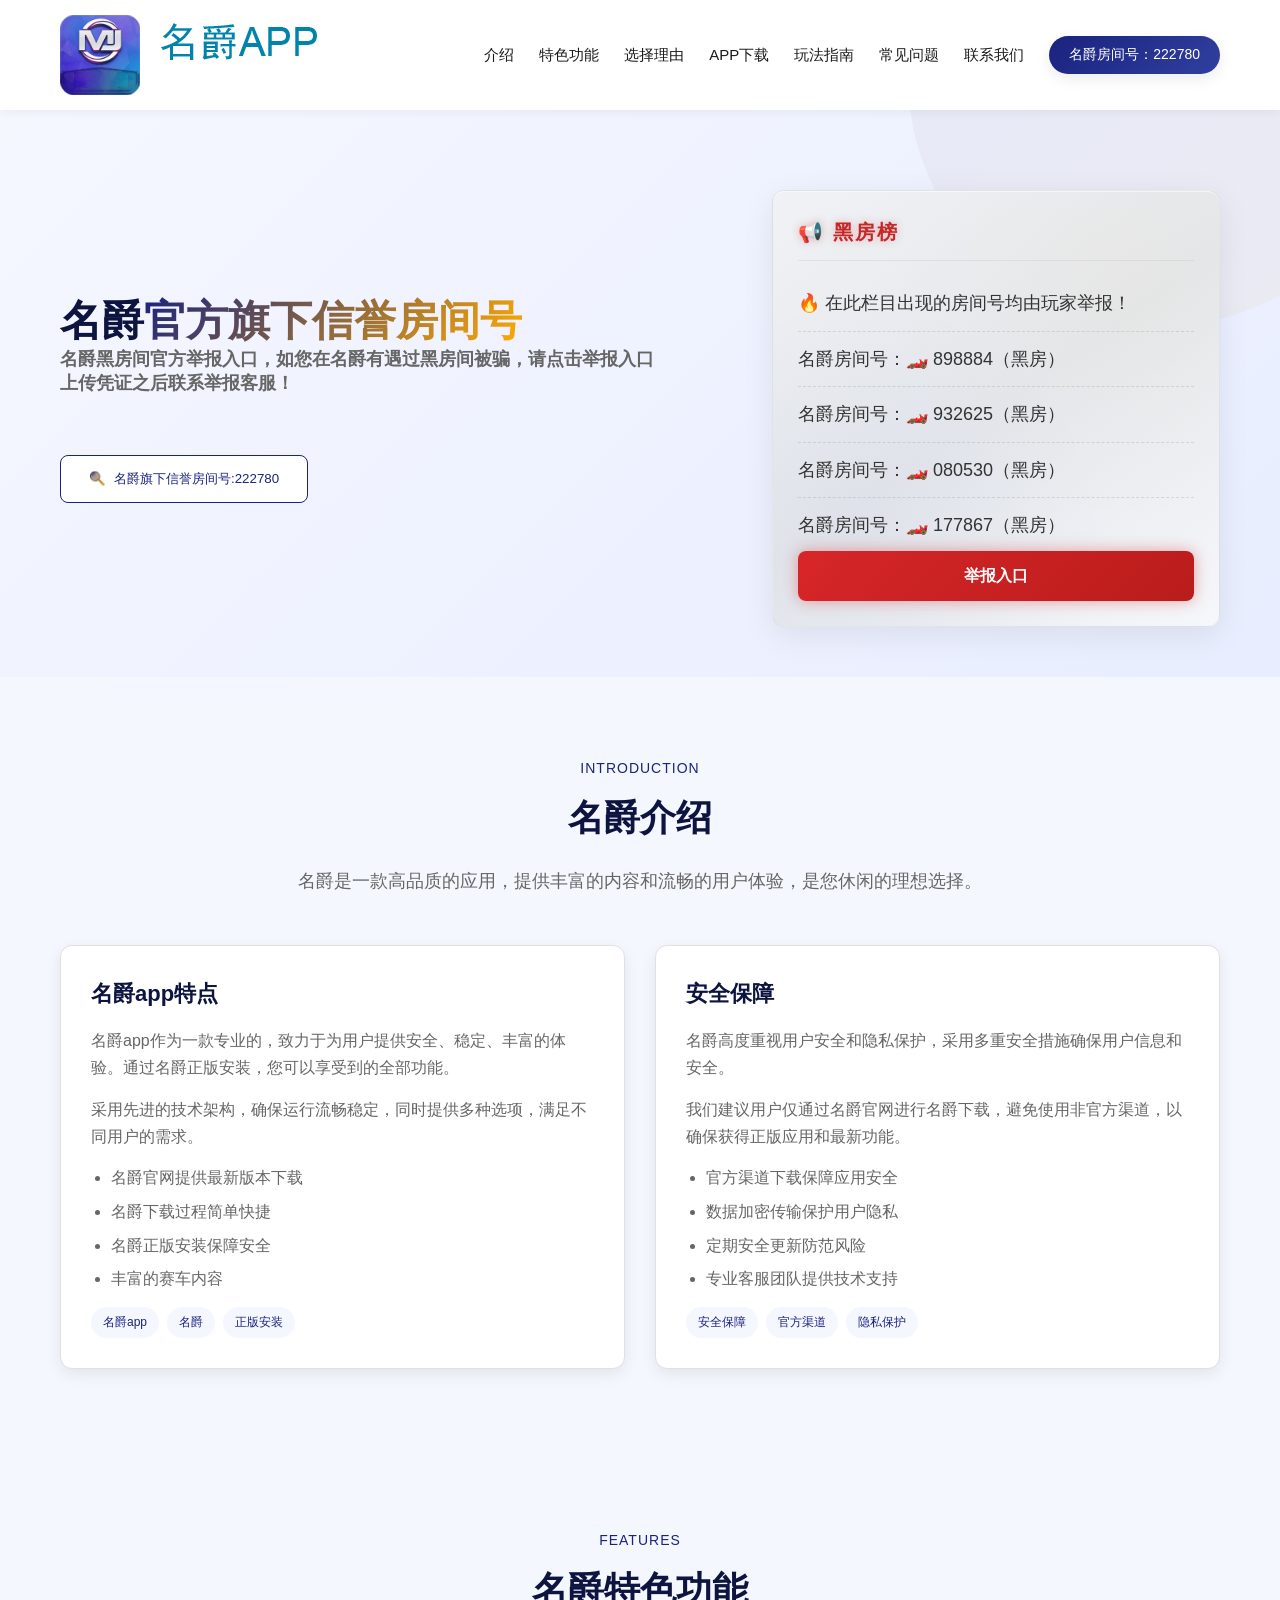
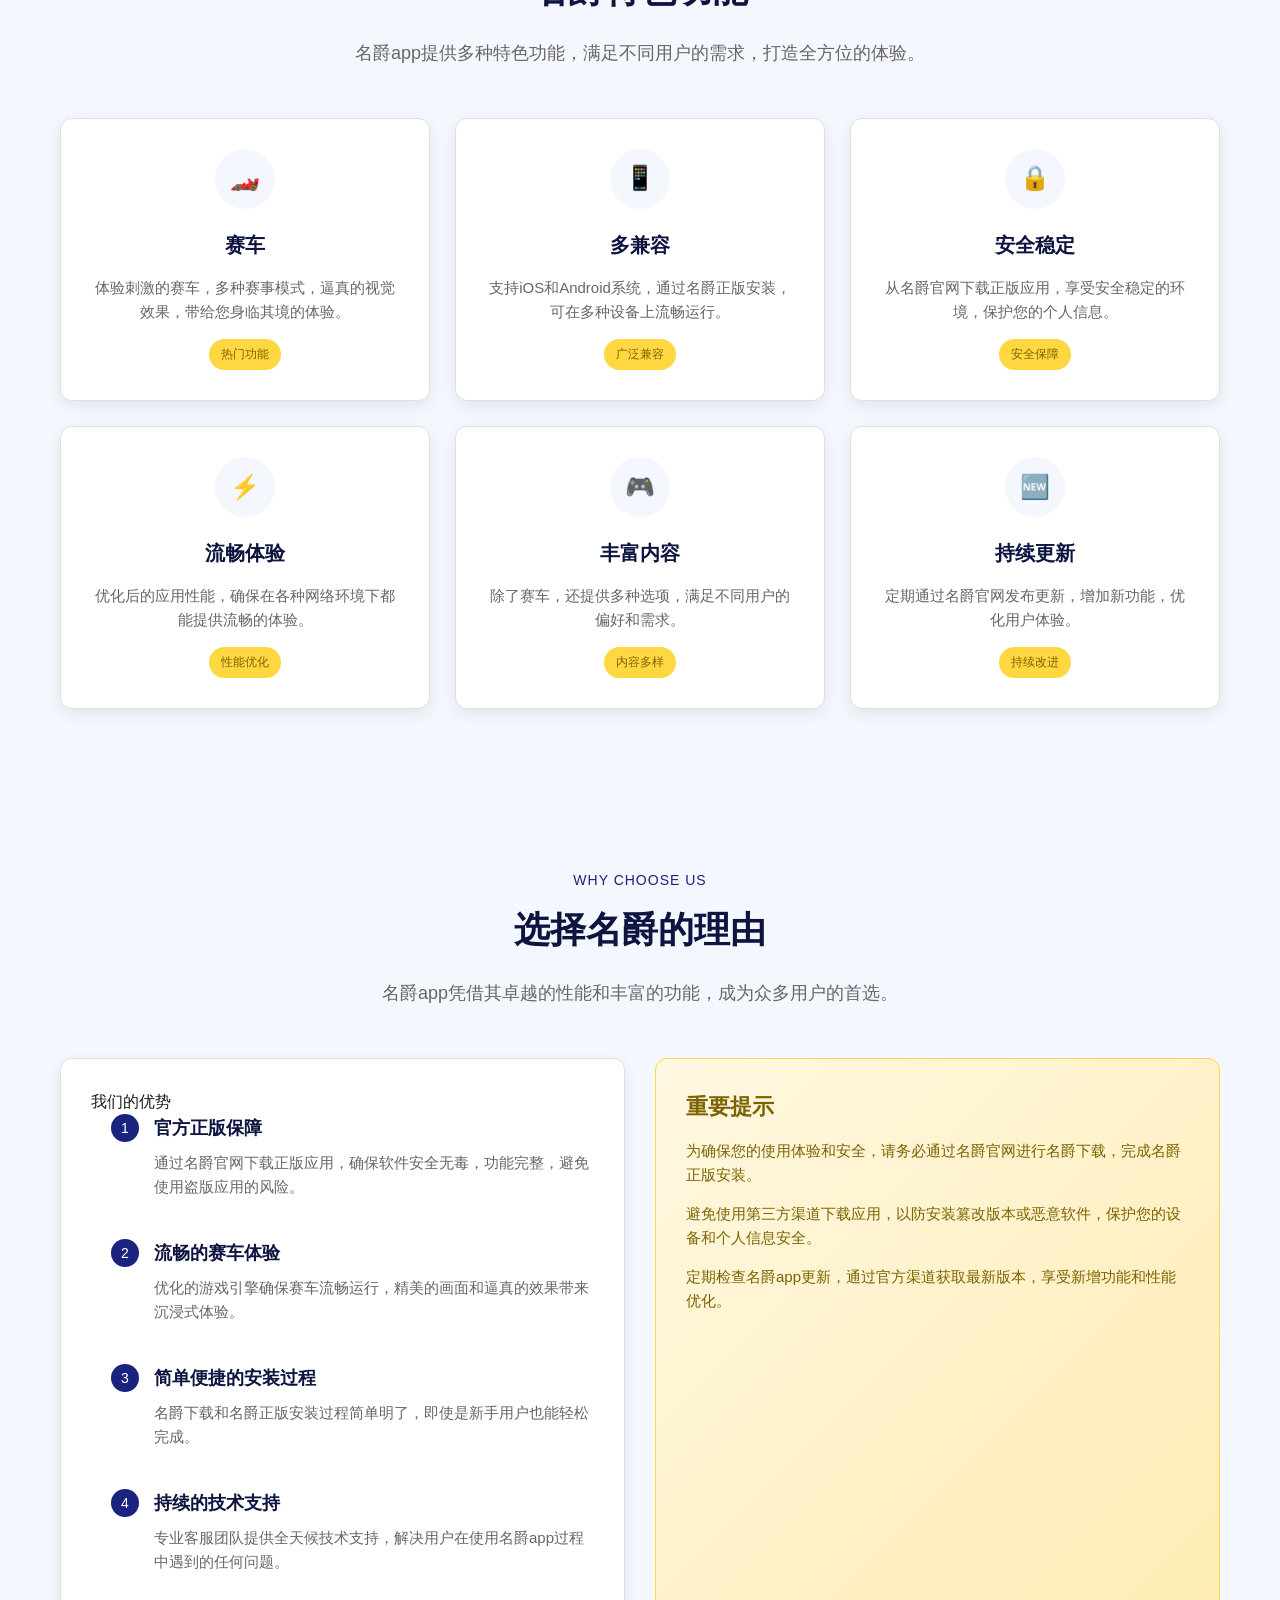
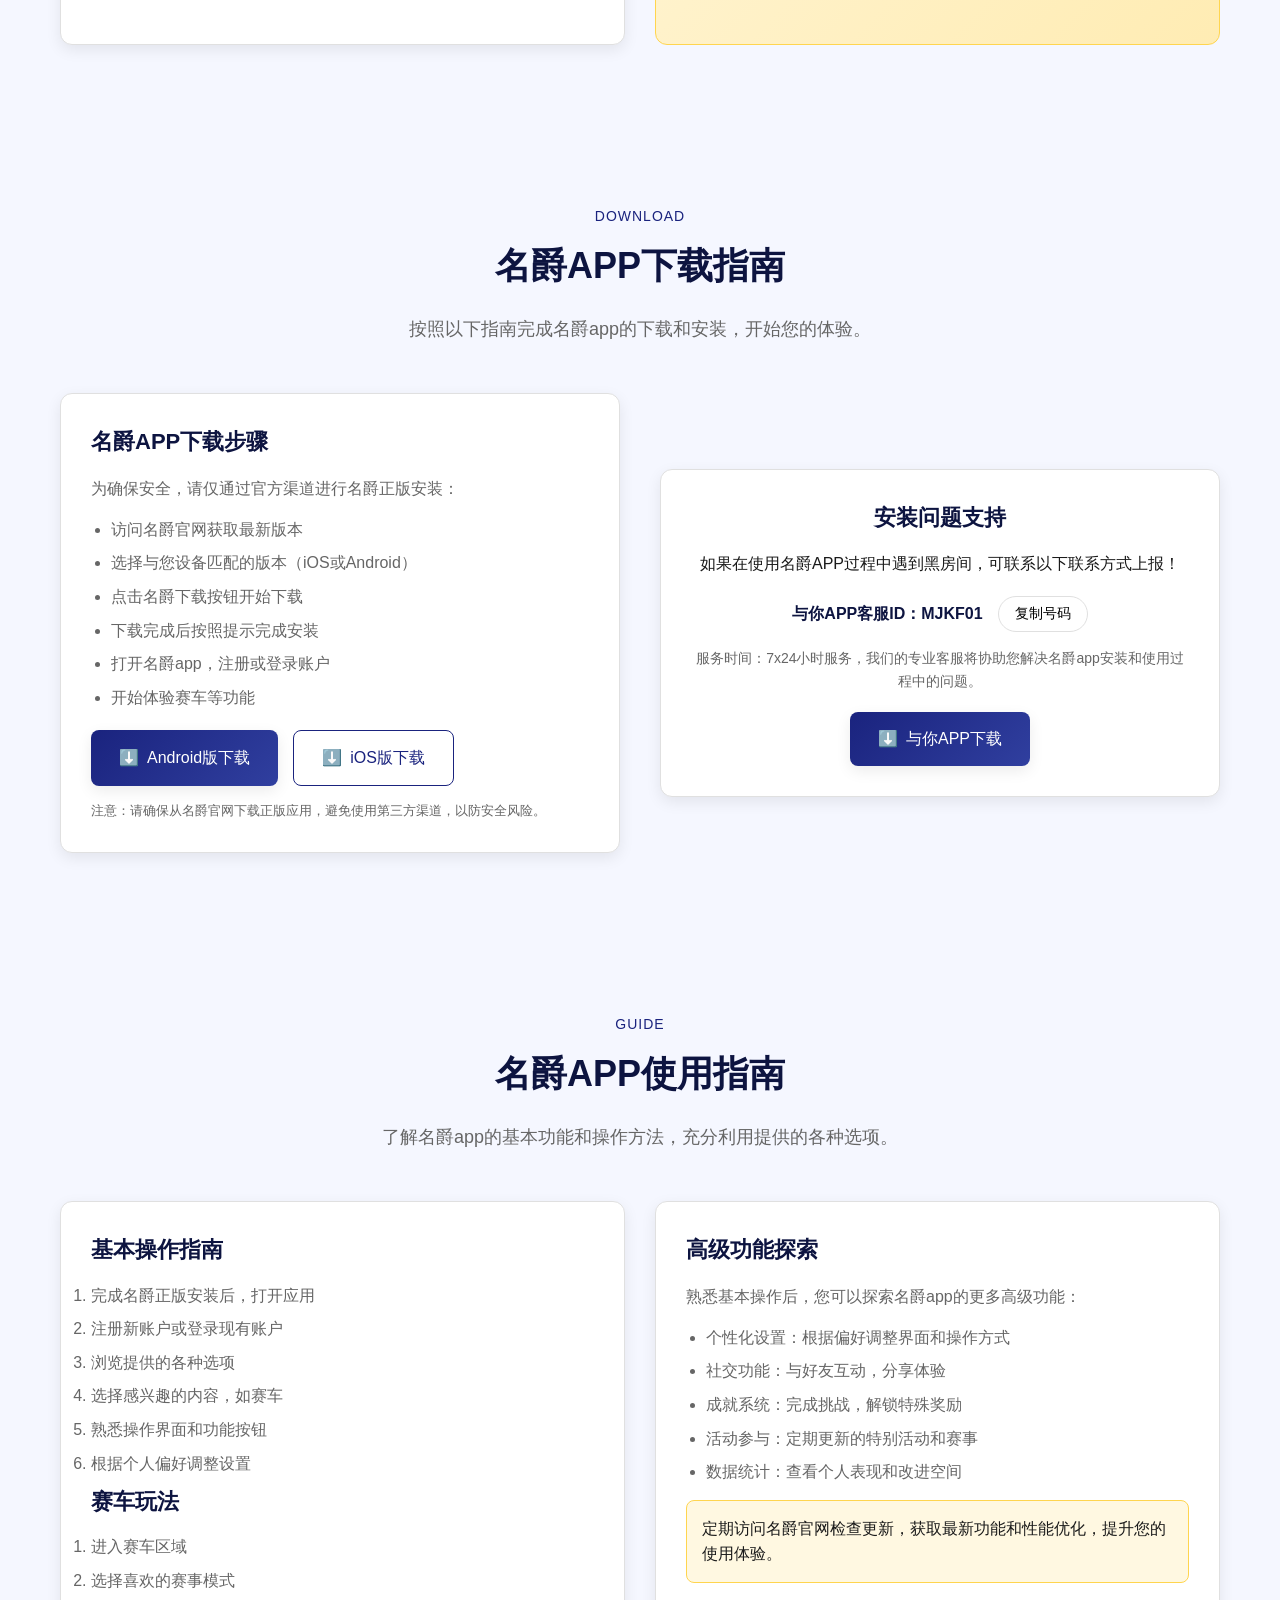
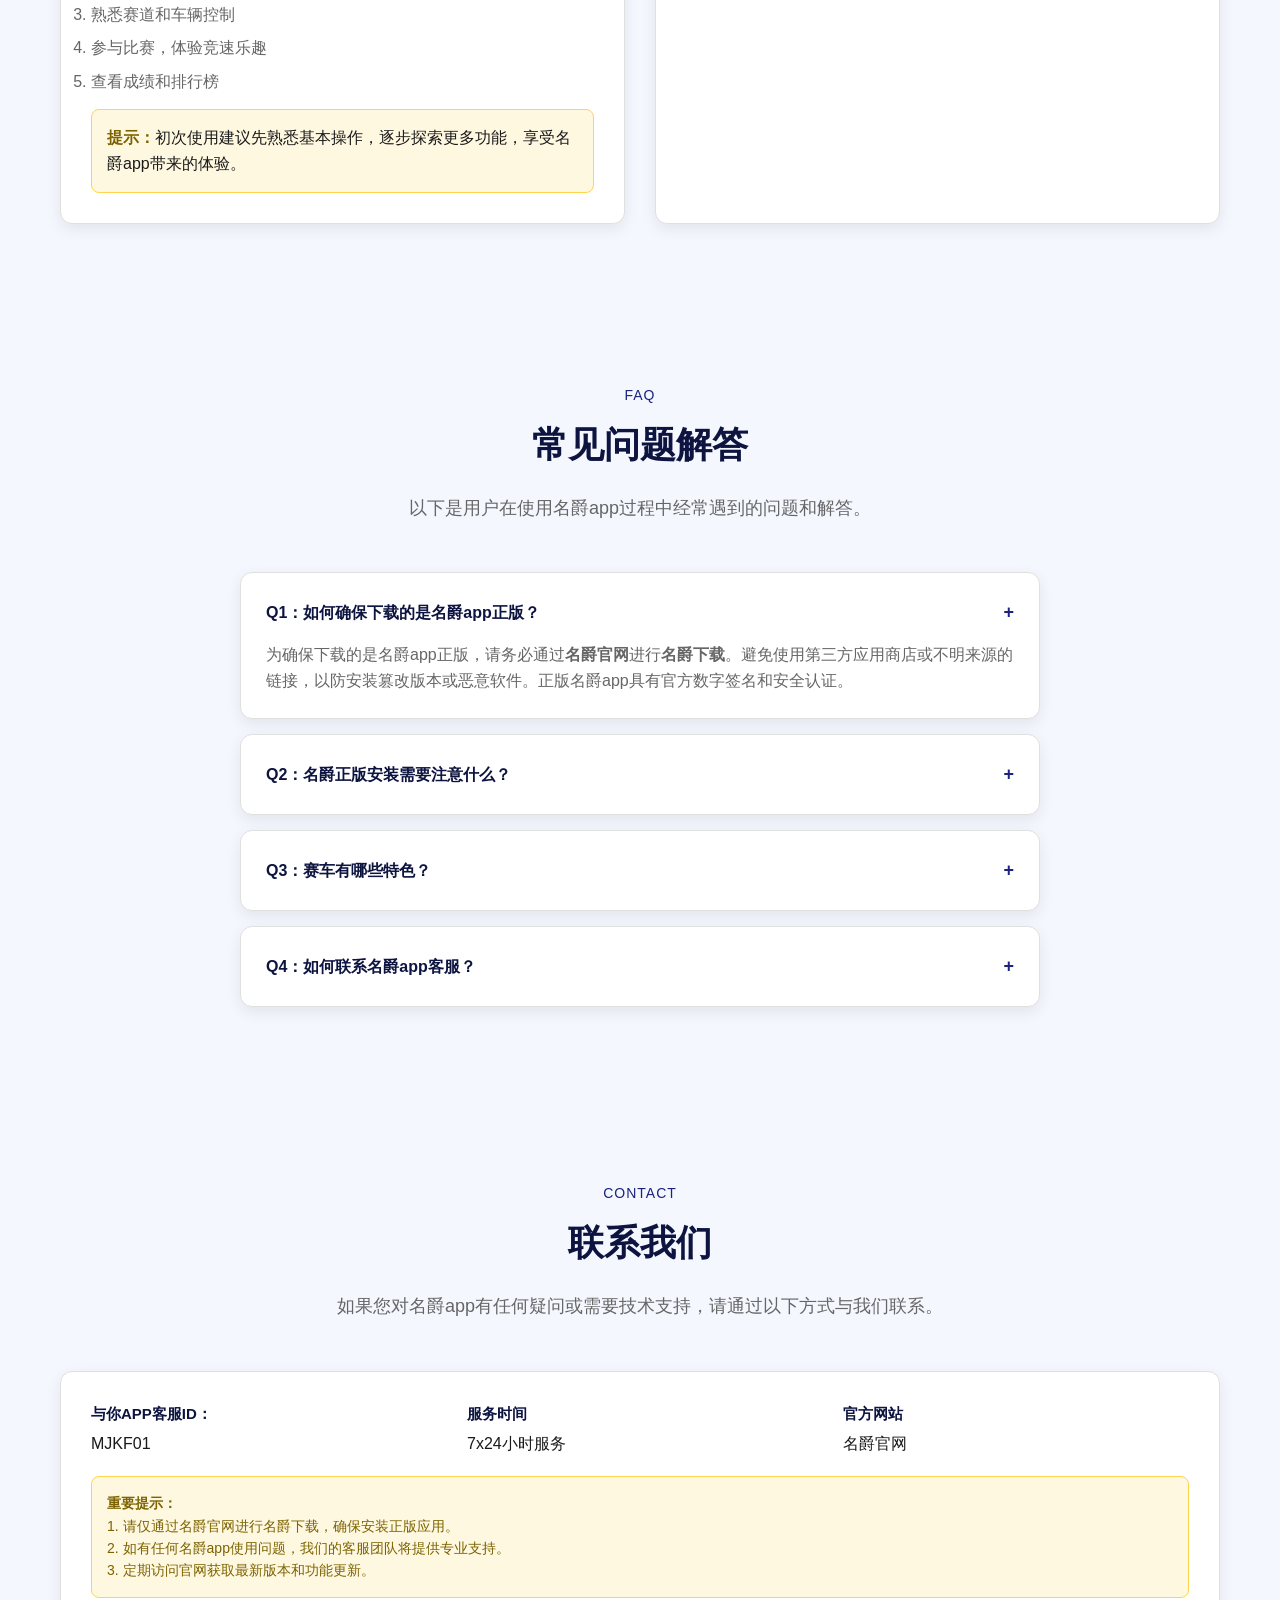
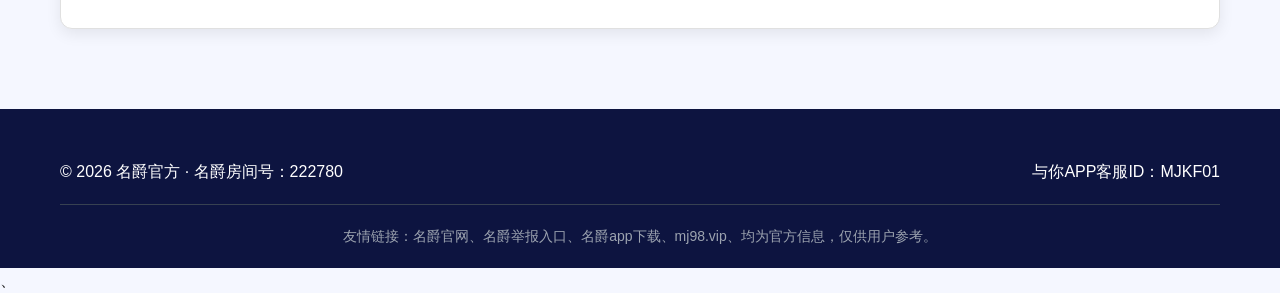
==== commit 3931a23d: "Update index.html" ====
--- a/index.html
+++ b/index.html
@@ -451,9 +451,9 @@
         </div>
 <div class="hero-actions">
 
-<a href="https://www.baidu.com" target="_blank">
+<a href="./1/index.html" target="_blank">
     <button class="btn-secondary">
-        <span>🔍</span> 名爵旗下房间号:222780
+        <span>🔍</span> 名爵旗下信誉房间号:222780
     </button>
 </a>
         </div>
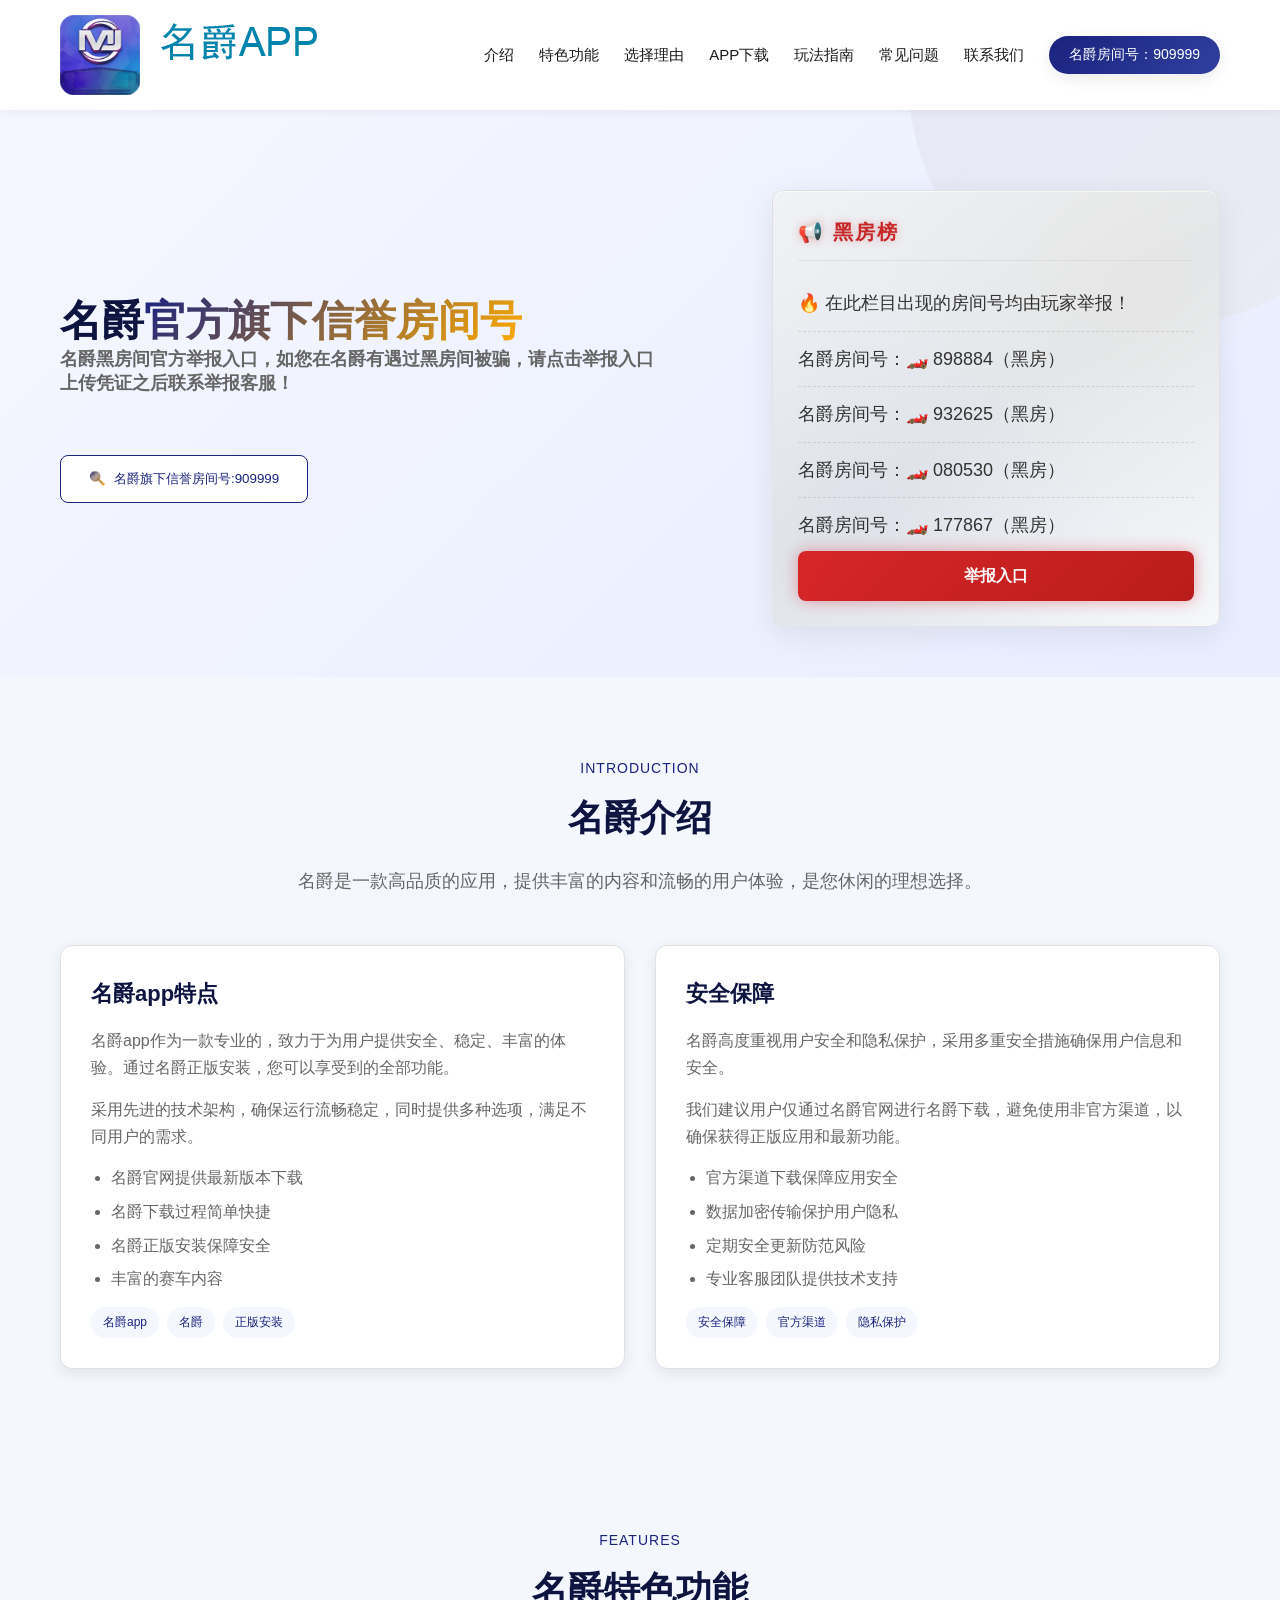
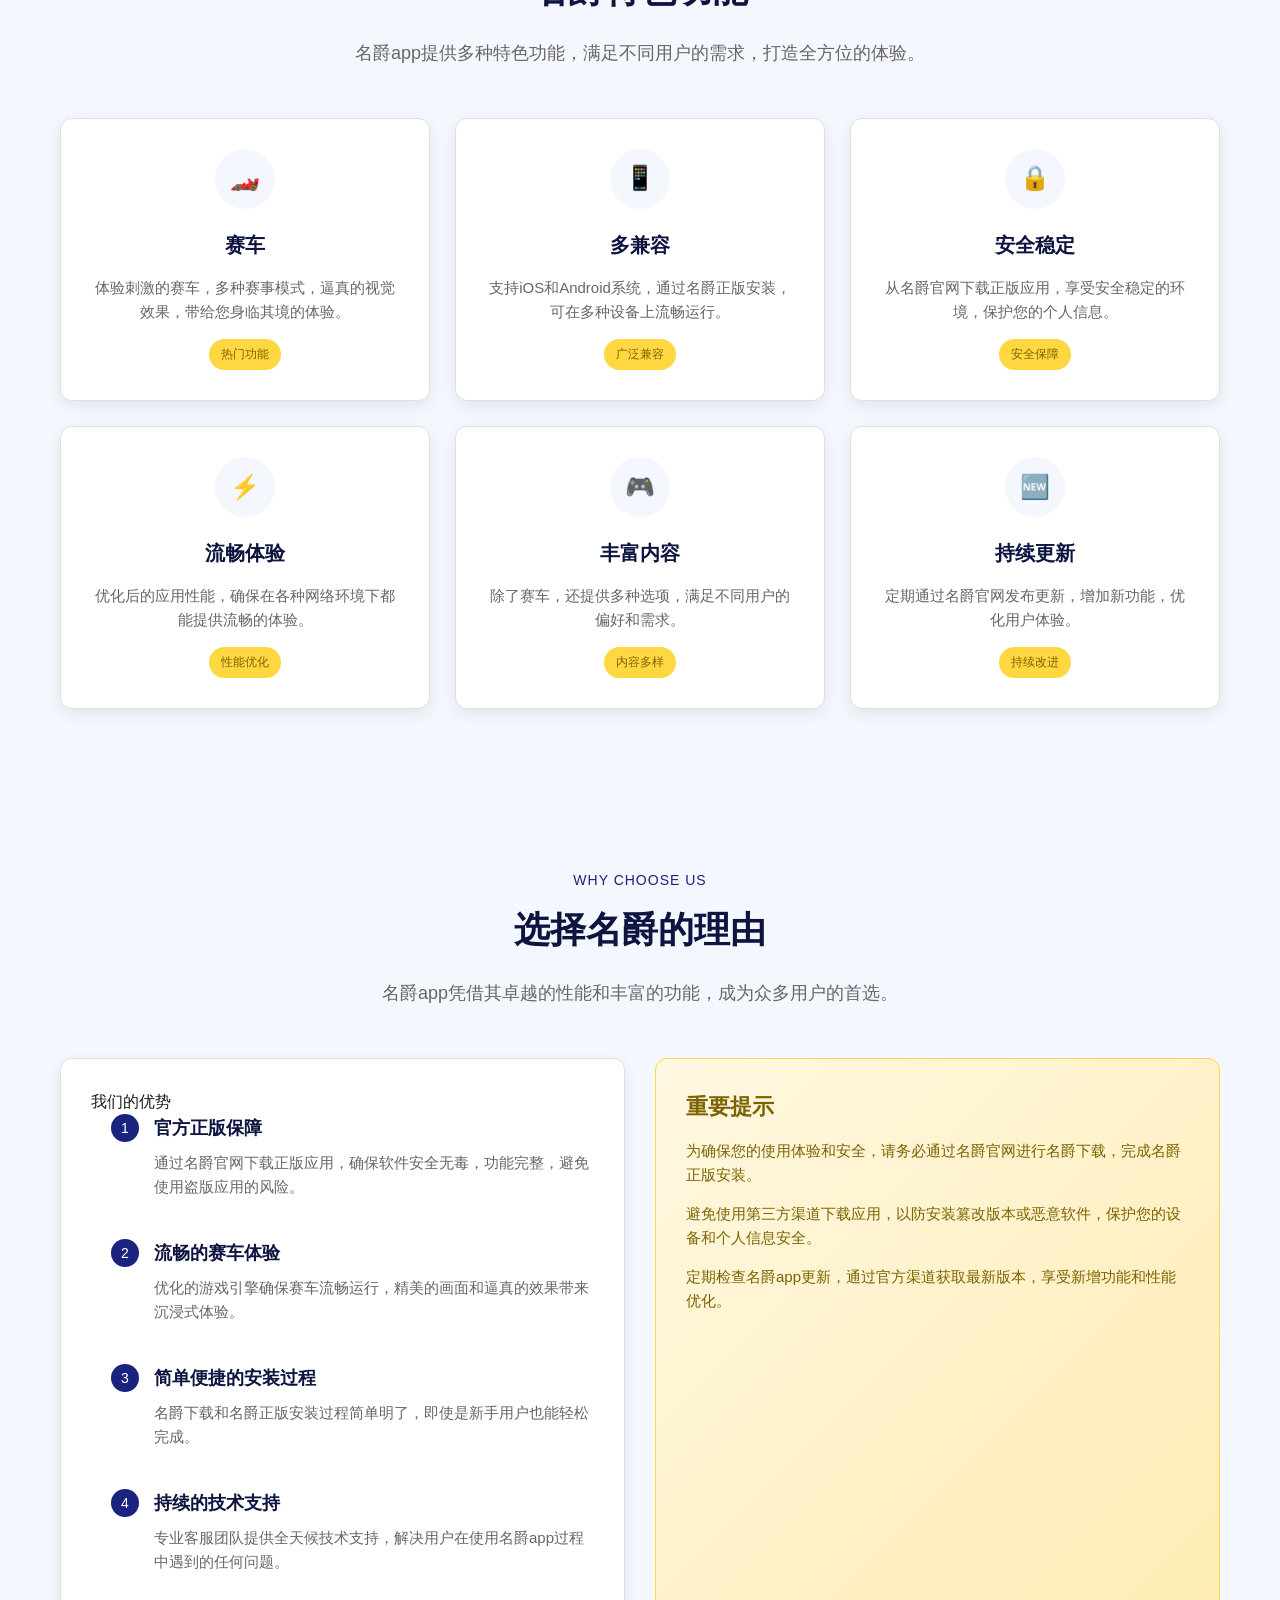
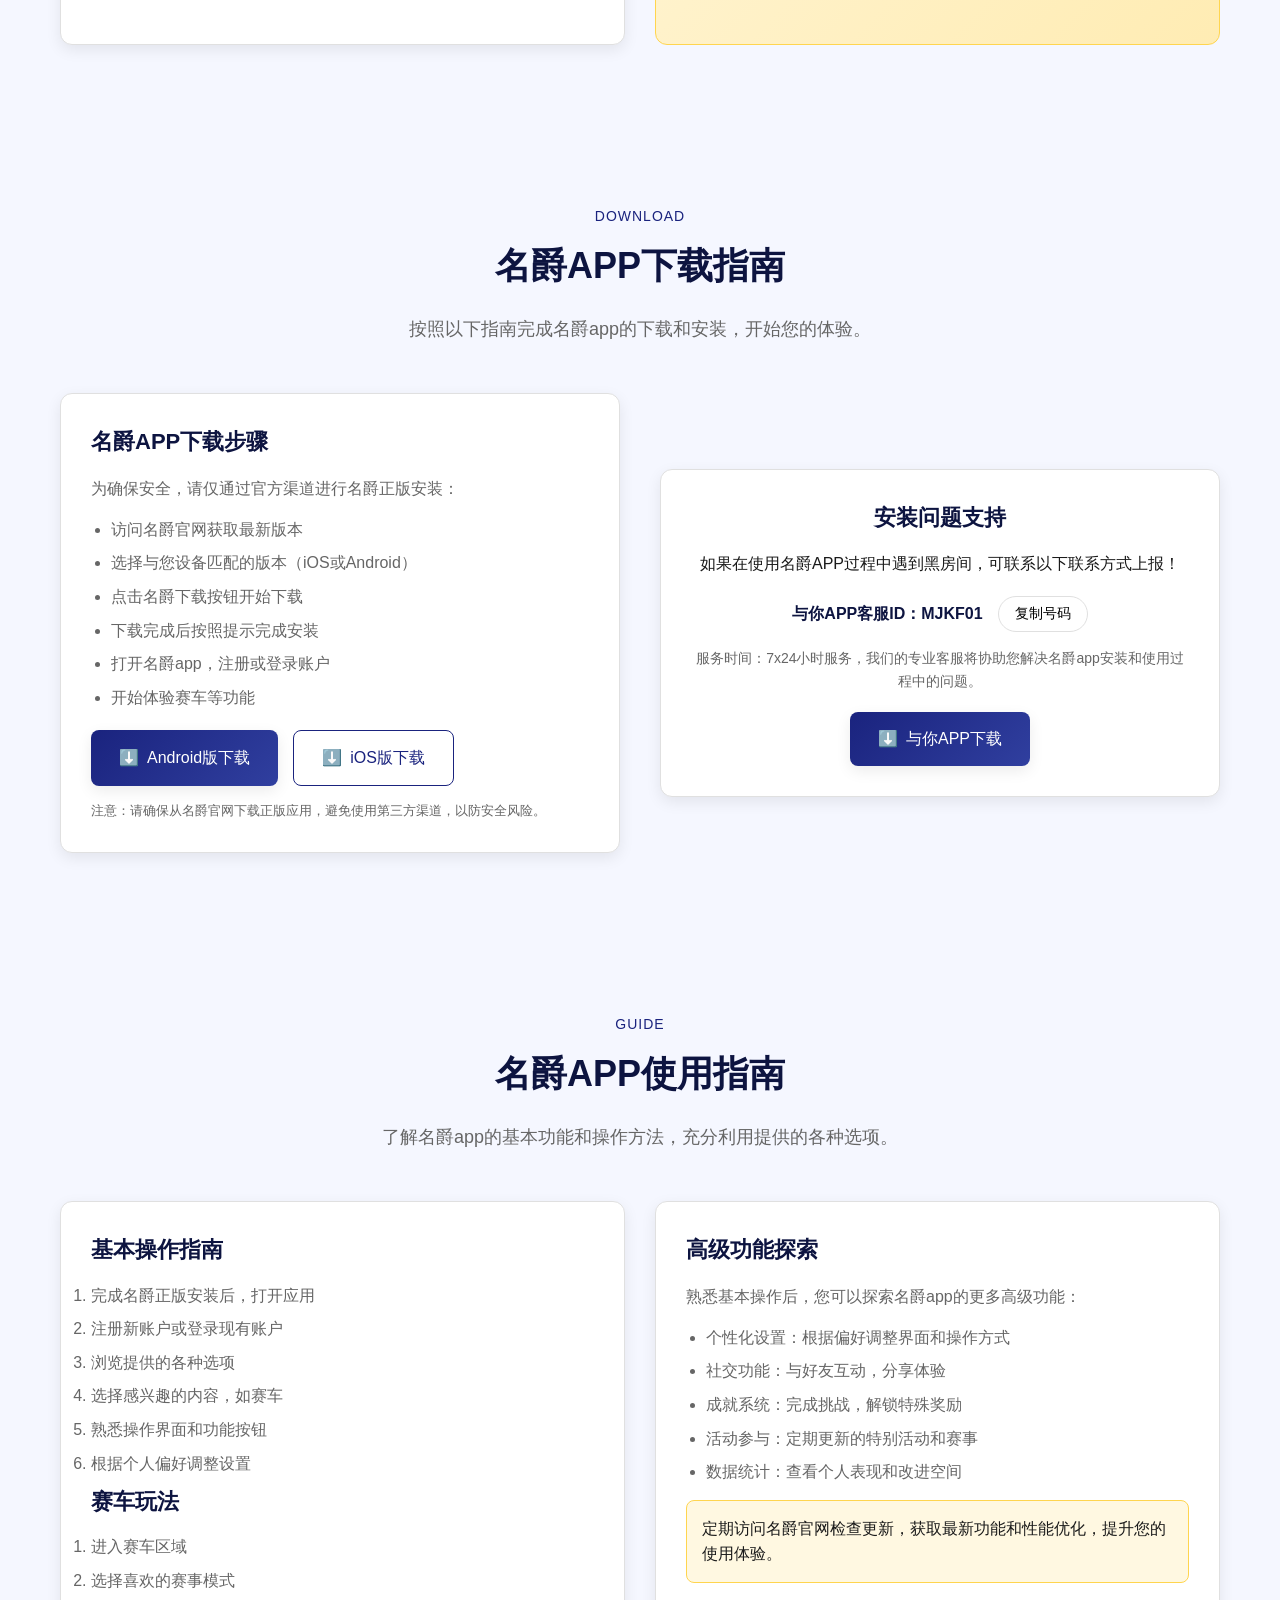
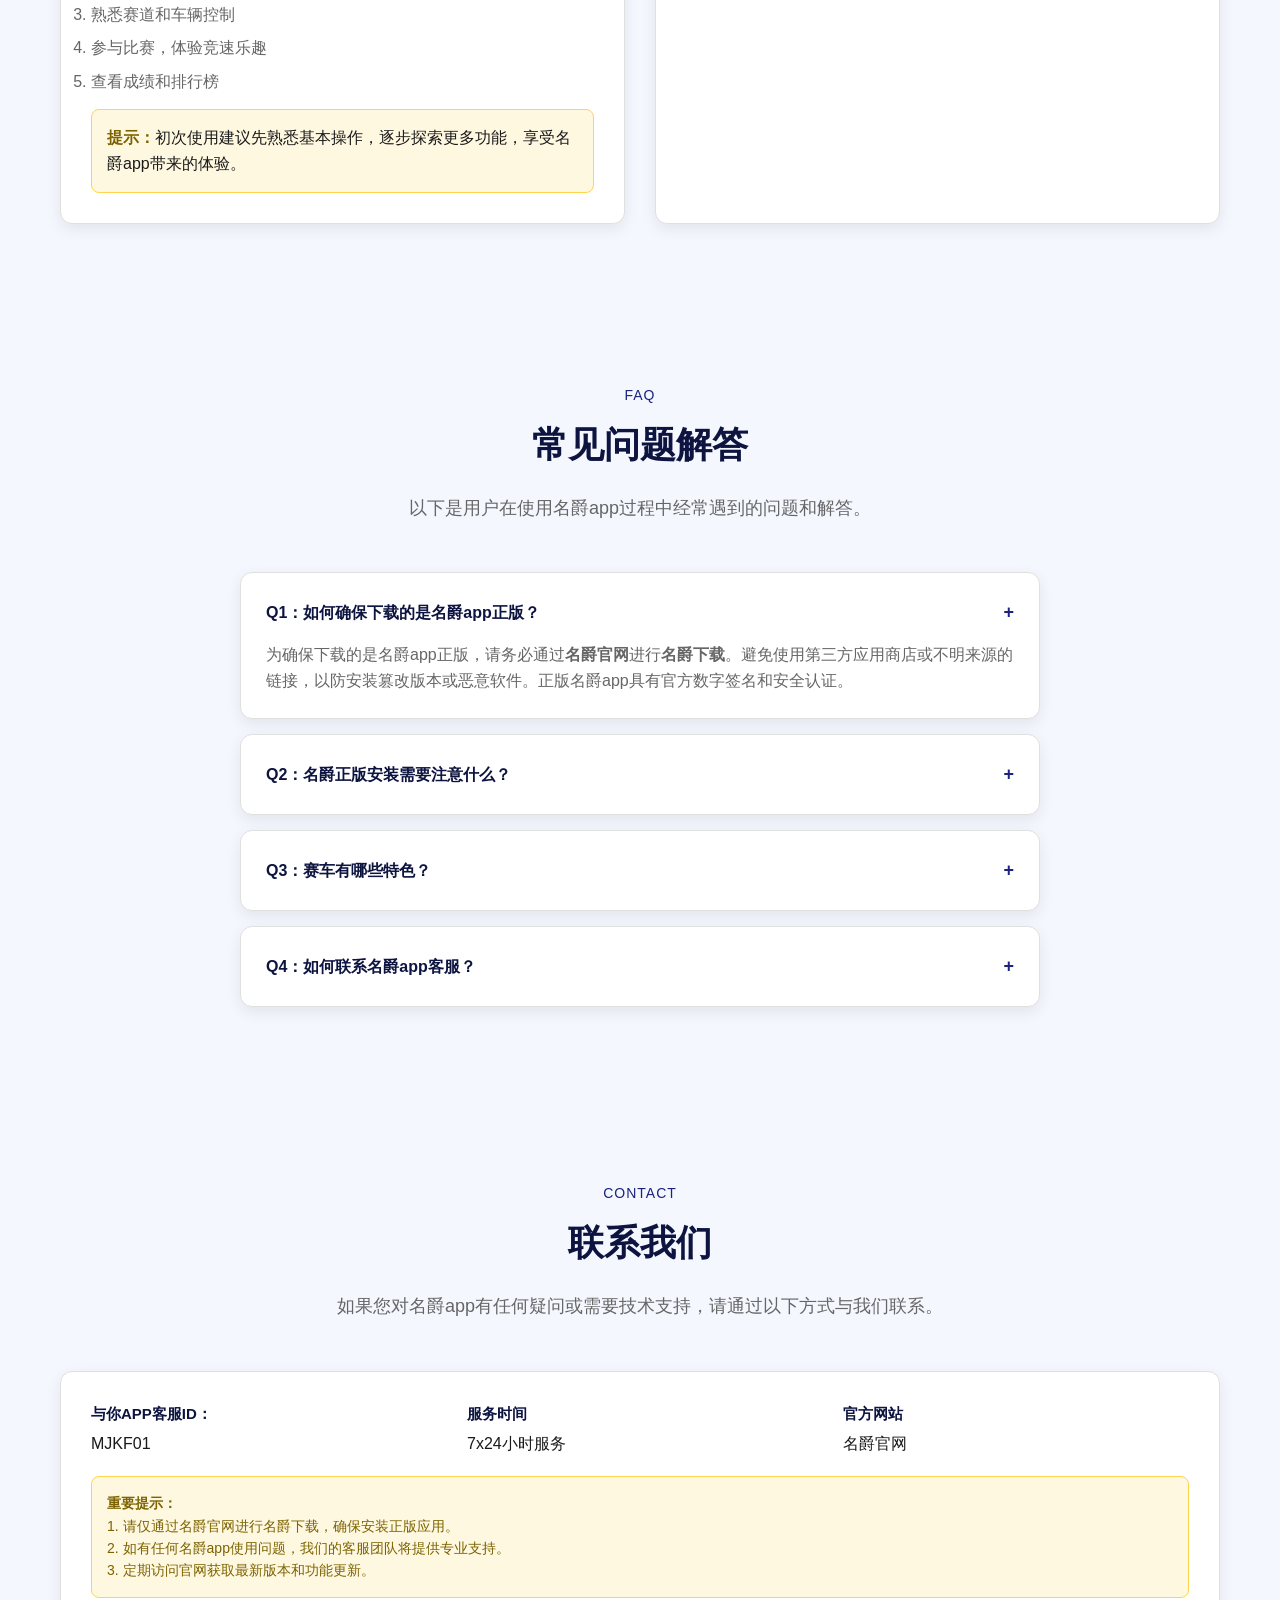
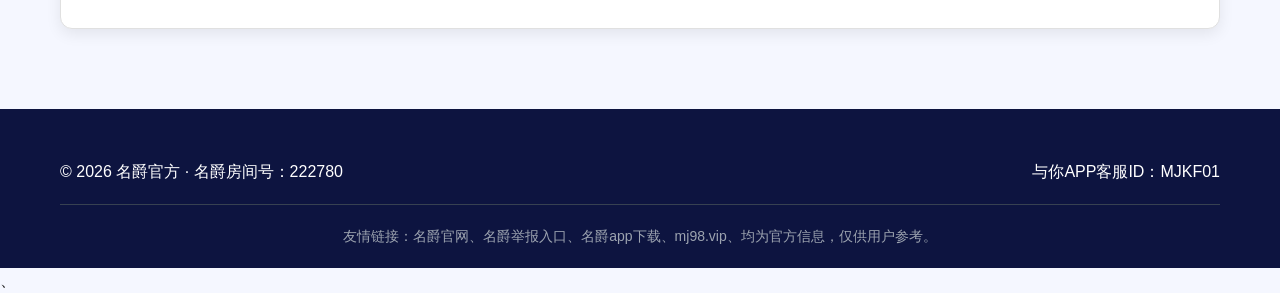
==== commit a652b0f5: "Update index.html" ====
--- a/index.html
+++ b/index.html
@@ -431,7 +431,7 @@
           <a href="#faq">常见问题</a>
           <a href="#contact">联系我们</a>
         </div>
-       <a href="./1/index.html" target="_blank"> <button class="nav-cta">名爵房间号：222780</button></a>
+       <a href="./1/index.html" target="_blank"> <button class="nav-cta">名爵房间号：909999</button></a>
       </div>
       <button class="mobile-toggle" aria-expanded="false" aria-controls="navPanel">☰</button>
     </div>
@@ -453,7 +453,7 @@
 
 <a href="./1/index.html" target="_blank">
     <button class="btn-secondary">
-        <span>🔍</span> 名爵旗下信誉房间号:222780
+        <span>🔍</span> 名爵旗下信誉房间号:909999
     </button>
 </a>
         </div>
@@ -918,7 +918,7 @@
 
 // 复制房间号
 function copyRoomNum() {
-  const roomNum = '222780';
+  const roomNum = '909999';
   const textArea = document.createElement('textarea');
   textArea.value = roomNum;
   document.body.appendChild(textArea);
